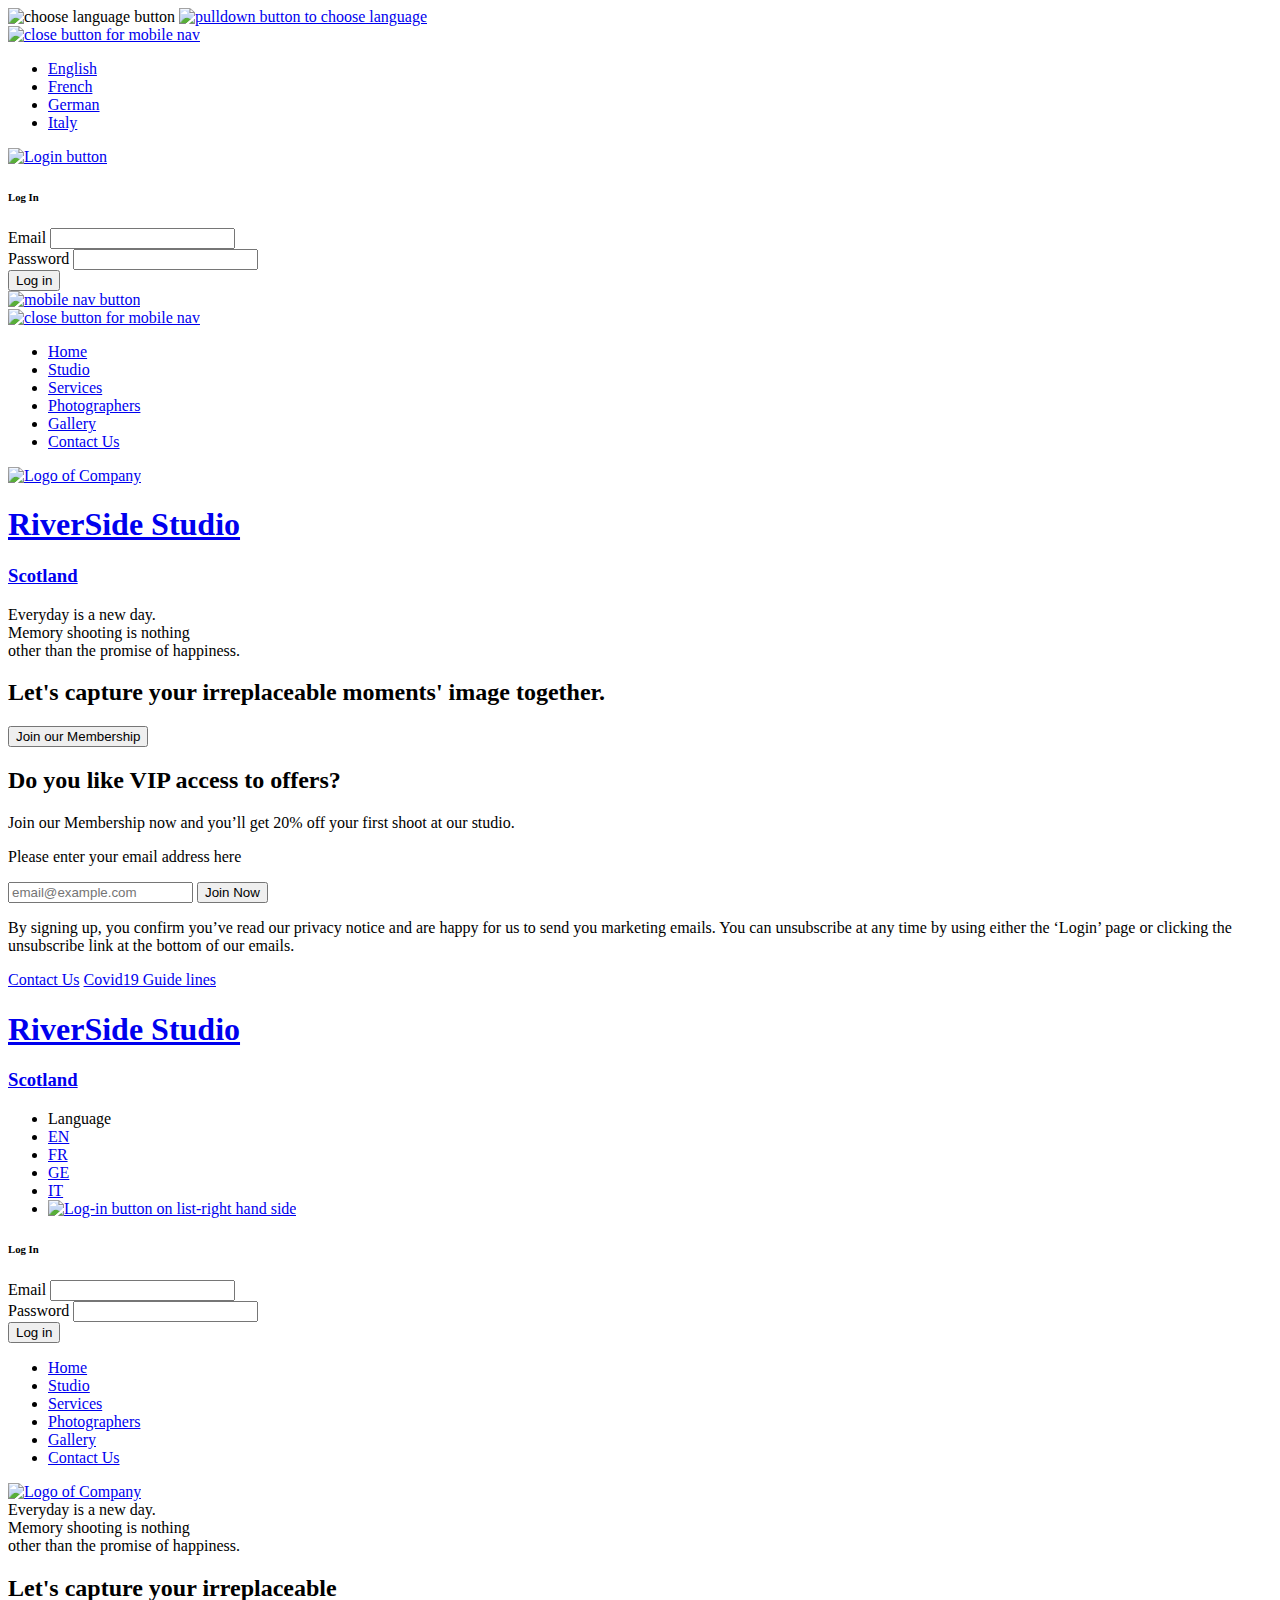
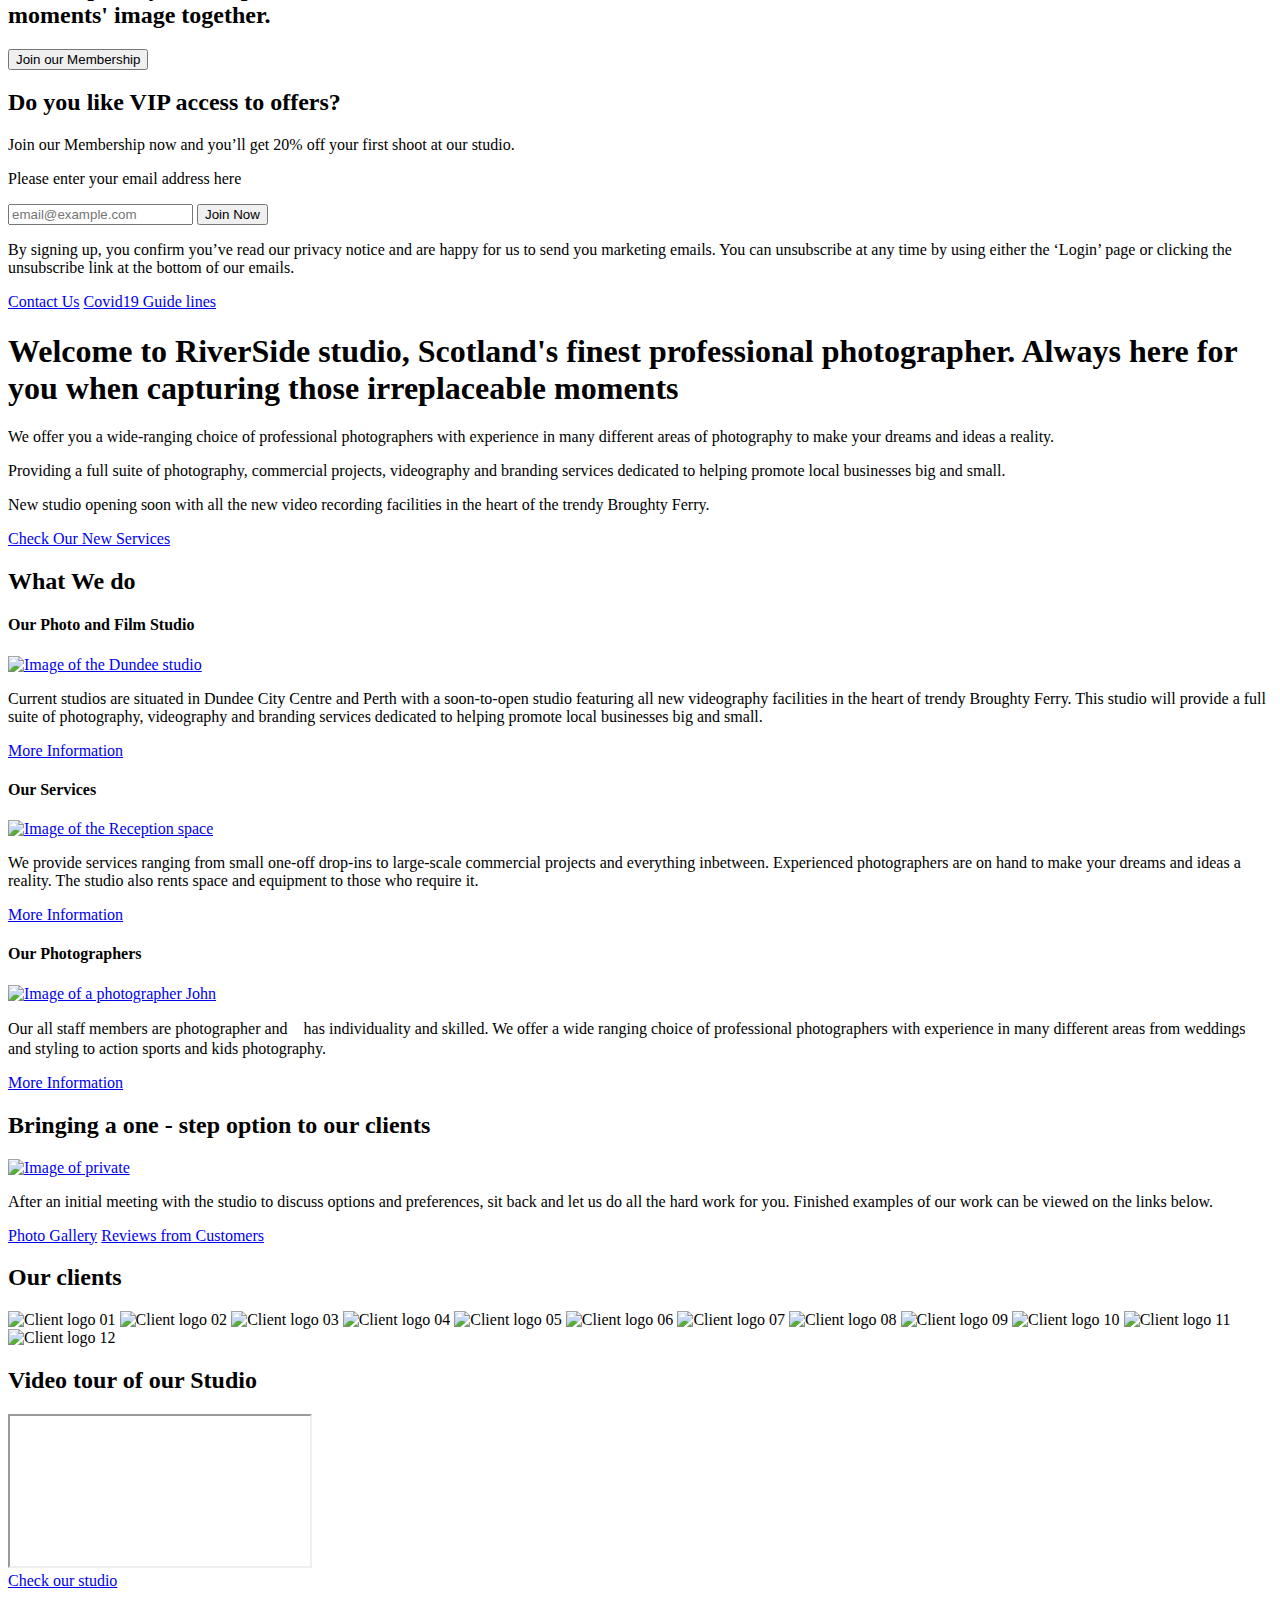
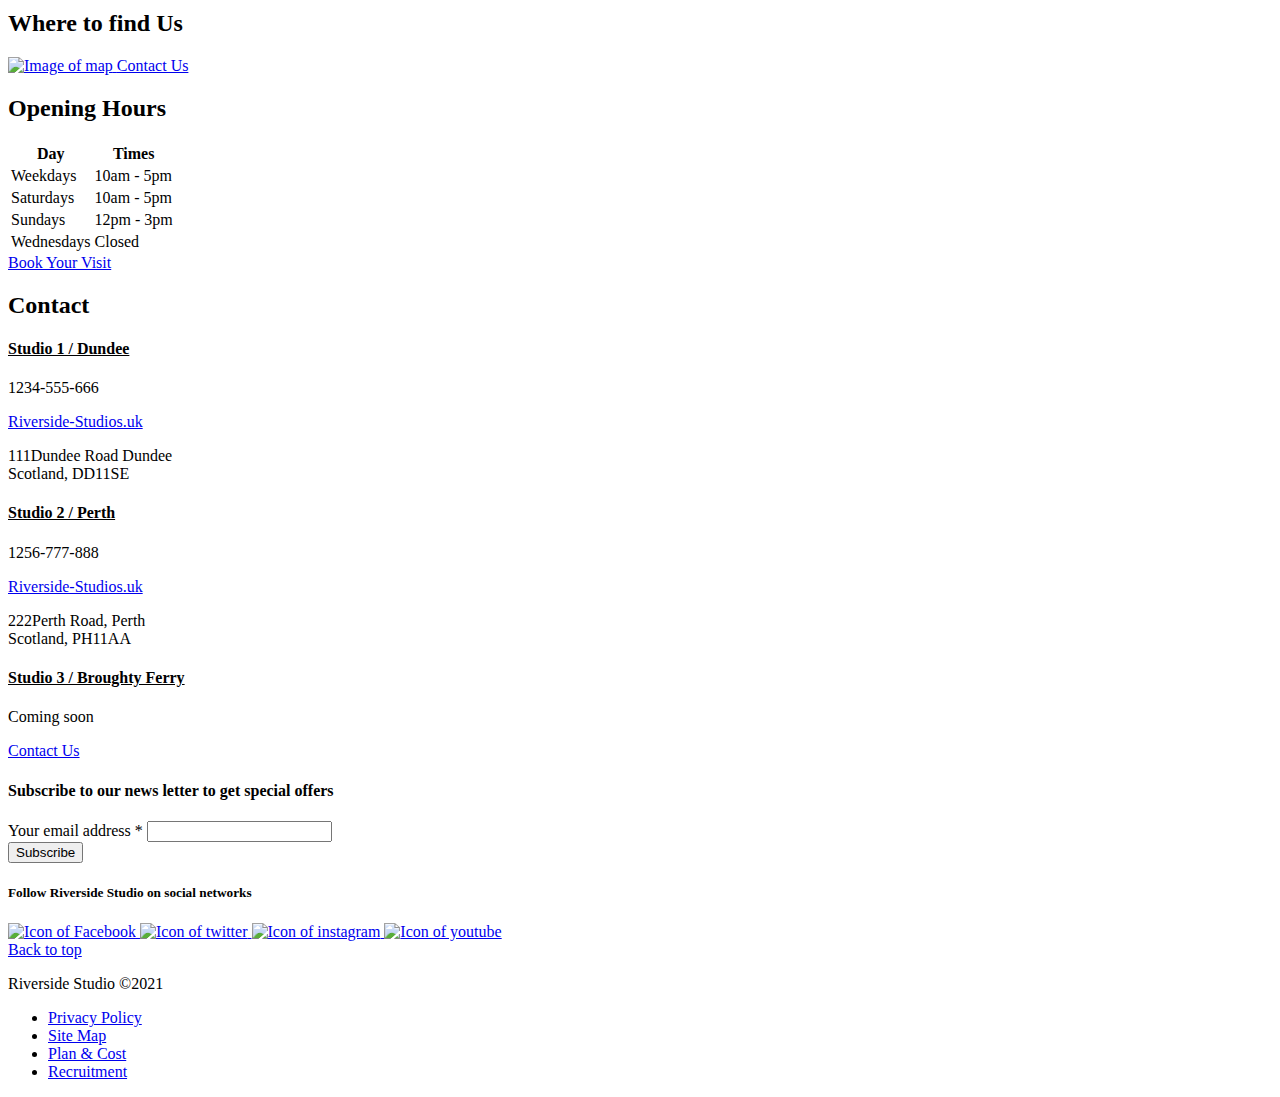
==== index.html @ 03b39ab3 "test" ====
<!DOCTYPE html>
<html lang="en">
<head>
  <meta charset="UTF-8">
  <meta name="viewport" content="width=device-width, initial-scale=1.0">
  <meta name="description" content="Welcome to RiverSide studio, We offer you a wide-ranging choice of professional photographers with experience in many different areas of photography to make your dreams and ideas a reality."/>

  <title>RS Studio - Home</title>

  <link rel="stylesheet" href="css/style.css">
  <link rel="icon" href="favicon/favicon.ico" id="favicon">
  <link rel="apple-touch-icon" href="favicon/apple-touch-icon.ico">

  <script src="scripts/mobileNav.js" defer></script>
  <script src="scripts/ctaJoinVip.js" defer></script>
  <script src="scripts/subscribeEmail.js" defer></script>
  
</head>

<body id="top">
  
  <header class="page-header">
    <section class="hero">
      
        <div class="header-button">
          <div class="header-left">
            <a class="language-btn" id="lng-btn">
              <img src="images/language_button.png" alt="choose language button">
            </a>
            <a href="javascript:;" class="pulldown-btn" id="pld-btn">
              <img src="images/pulldown_button.png" alt="pulldown button to choose language">
            </a>

            <nav class="lng-navigation" id="pld-list">
              <a href="javascript:;" class="close-btn" id="cls-btn">
                  <img src="images/button_close.png" alt="close button for mobile nav">
              </a>
              <ul class="pulldown-list">
                <li><a href="#">English</a></li>
                <li><a href="#">French</a></li>
                <li><a href="#">German</a></li>
                <li><a href="#">Italy</a></li>
              </ul>
            </nav>

            <a href="javascript:;" class="login-btn" id="log-btn">
              <img src="images/login_button.png" alt="Login button">
            </a>

            <div class="login-form" id="log-form">
              <form action="#" method="post">
                <h6>Log In</h6>

                <div class="subscribe">
                  <label for="email-1">Email</label>
                  <input id="email-1" class="email-1" type="email"  name="email" autocomplete="email">
                </div>

                <div class="subscribe">
                  <label for="password-1">Password</label>
                  <input id="password-1" class="password-1" type="password" >
                </div>
                
                <input class= "submit-login" type="submit" value="Log in" >
              </form>
            </div>
          </div>

          <div class="header-right">
            <a href="javascript:;" class="mobile-btn" id="nav-btn">
              <img src="images/menu_button.png" alt="mobile nav button">
            </a>

            <nav class="page-navigation" id="nav-list">
              <a href="javascript:;" class="close-btn" id="cls-btn-2">
                <img src="images/button_close.png" alt="close button for mobile nav">
              </a>
              <ul class="navigation-list">
                <li><a class="active" href="index.html">Home</a></li>
                <li><a href="pages/studio.html">Studio</a></li>
                <li><a href="pages/services.html">Services</a></li>
                <li><a href="pages/photographers.html">Photographers</a></li>
                <li><a href="pages/gallery.html">Gallery</a></li>
                <li><a href="pages/contact.html">Contact Us</a></li>
              </ul>
            </nav>
            
          </div>
        </div>
        <div class="header-content">
          <div class="logo-box">
            <a href="index.html">
              <img src="images/Logo_front.png" alt="Logo of Company" class="page-logo">
            </a>
          </div>
          <div class="hero-text">
            <a href="index.html">
              <h1 class="hero-title">RiverSide Studio</h1>
              <h3 class="hero-subtitle">Scotland</h3>
            </a>
          </div>
        </div>

        <div class="hero-content">
          <a class="btn-text">
            Everyday is a new day.<br>Memory shooting is nothing <br>other than the promise of happiness.<br>
          </a>
          <div class="under-line">
            <h2 class="btn-text-2">Let's capture your irreplaceable moments' image together.</h2>
          </div>

          <div class="btn-container">
            <button id="btn1" class="btn-primary">Join our Membership</button>
          </div>

          <div id="mask" class="hidden"></div>
          <div id="modal" class="hidden">
            <h2>Do you like VIP access to offers?</h2>
            <p class="cta-text">
              Join our Membership now and you’ll get 20% off your first shoot at our studio.
            </p>

            <p class="cta-text2">Please enter your email address here</p>
              <div class="vip-join">
                <input type="email" class="btn-contact" name="mail" placeholder="email@example.com" required>
                <button id="btn2" type="submit" class="btn-primary">Join Now</button>
              </div>
            
            <p class="cta-text3">
              By signing up, you confirm you’ve read our privacy notice and are happy for us to send you marketing emails. You can unsubscribe at any time by using either the ‘Login’ page or clicking the unsubscribe link at the bottom of our emails.
            </p>
          </div>
        </div>
          <a href="pages/contact.html" class="btn-contact">Contact Us</a>
          <a href="pages/covid19.html" class="btn-covid19">Covid19 Guide lines</a>

    </section>
  </header>

<!-- @media size 1366px Start-->
  <header class="desktop-header">
    <div class="top-box">
    <section class="header-top">
      <div class="header-text">
        <a href="index.html">
          <h1 class="header-title">RiverSide Studio</h1>
          <h3 class="header-subtitle">Scotland</h3>
        </a>
      </div>

      <div class="language-right">
        <nav class="navigation-right">
          <ul class="list-right">
            <li>Language</li>
            <li><a href="#">EN</a></li>
            <li><a href="#">FR</a></li>
            <li><a href="#">GE</a></li>
            <li><a href="#">IT</a></li>
            <li>
              <a href="javascript:;" class="login-right-btn" id="log-right-btn">
              <img src="images/login_button.png" alt="Log-in button on list-right hand side">
              </a>
            </li>
          </ul>
        </nav>

        <div class="login-right-form" id="log-dsk-form">
          <form action="#" method="post">
            <h6>Log In</h6>
            <div class="subscribe">
              <label for="email-2">Email</label>
              <input id="email-2" type="email" class="email-2" name="email" autocomplete="email" />
            </div>

            <div class="subscribe">
              <label for="password-2">Password</label>
              <input id="password-2" type="password" class="password-2" />
            </div>
            
            <input class= "submit-login" type="submit" value="Log in" >
          </form>
        </div>

      </div>
      <div class="desktop-menu">
        <nav class="desktop-navigation">
          <ul class="navigation-menu">
            <li><a class="active" href="index.html">Home</a></li>
            <li><a href="pages/studio.html">Studio</a></li>
            <li><a href="pages/services.html">Services</a></li>
            <li><a href="pages/photographers.html">Photographers</a></li>
            <li><a href="pages/gallery.html">Gallery</a></li>
            <li><a href="pages/contact.html">Contact Us</a></li>
          </ul>
        </nav>
      </div>
    </section>
    </div>

    <section class="header-bottom">
      <div class="hero-two">
        <div class="hero-middle">
          <div class="logo-box">
            <a href="index.html">
              <img src="images/Logo_front.png" alt="Logo of Company" class="page-logo">
            </a>
          </div>

          <div class="hero-content">
            <a class="btn-text">
              Everyday is a new day.<br>Memory shooting is nothing <br>other than the promise of happiness.<br>
            </a>
            <h2 class="btn-text-2">
              Let's capture your irreplaceable <br>moments' image together. 
            </h2>
            <div class="btn-container">
              <button id="btn3" class="btn-primary">Join our Membership</button>
            </div>

            <div id="mask2" class="hidden"></div>
            <div id="modal2" class="hidden">
              <h2>Do you like VIP access to offers?</h2>
              <p class="cta-text">
                Join our Membership now and you’ll get 20% off your first shoot at our studio.
              </p>

              <p class="cta-text2">Please enter your email address here</p>
                <div class="vip-join">
                  <input type="email" class="btn-contact" name="mail" placeholder="email@example.com" required>
                  <button id="btn4" type="submit" class="btn-primary">Join Now</button>
                </div>
              
              <p class="cta-text3">
                By signing up, you confirm you’ve read our privacy notice and are happy for us to send you marketing emails. You can unsubscribe at any time by using either the ‘Login’ page or clicking the unsubscribe link at the bottom of our emails.
              </p>
            </div>
          </div>
        </div>
          <a href="pages/contact.html" class="btn-contact">Contact Us</a>
          <a href="pages/covid19.html" class="btn-covid19">Covid19 Guide lines</a>
      </div>
    </section>
  </header>
<!-- @media size 1366px End-->
    
  <main class="page-content">
    
    <section class="section-services">


      <div class="copywriting_left">
        <h1>
          Welcome to RiverSide studio, Scotland's finest professional photographer. Always here for you when capturing those irreplaceable moments
        </h1>
      </div>

      <div class="copywriting_right">
        <p>
          We offer you a wide-ranging choice of professional photographers with experience in many different areas of photography to make your dreams and ideas a reality. 
        </p>

        <p>
          Providing a full suite of photography, commercial projects, videography and branding services dedicated to helping promote local businesses big and small.
        </p>

        <p>
          New studio opening soon with all the new video recording facilities in the heart of the trendy Broughty Ferry.
        </p>

        <a href="pages/services.html" class="btn-primary-2">
          Check Our New Services
        </a>
      </div>

      <div class="under-line">
        <h2 >What We do</h2>
      </div>
     
      <div class="services-container">

        <div class="service-card">
          <h4>Our Photo and Film Studio</h4>
          <div class="card-inner">
            <a class="service" href="pages/studio.html">
              <img src="images/our_studio.jpg" alt="Image of the Dundee studio" class="service-image">
            </a>
            <p>
              Current studios are situated in Dundee City Centre and Perth with a soon-to-open studio featuring all new videography facilities in the heart of trendy Broughty Ferry. This studio will provide a full suite of photography, videography and branding services dedicated to helping promote local businesses big and small.
            </p>
          </div>
            <a href="pages/studio.html" class="btn-primary">More Information</a>
        </div>

        <div class="service-card">
          <h4>Our Services</h4>
          <div class="card-inner">
            <a class="service" href="pages/services.html">
              <img src="images/our_services.jpg" alt="Image of the Reception space" class="service-image">
            </a>
            <p>
              We provide services ranging from small one-off drop-ins to large-scale commercial projects and everything inbetween. Experienced photographers are on hand to make your dreams and ideas a reality. 
              The studio also rents space and equipment to those who require it.
            </p>
          </div>
            <a href="pages/services.html" class="btn-primary">More Information</a> 
        </div>

        <div class="service-card">
          <h4>Our Photographers</h4>
          <div class="card-inner">
            <a class="service" href="pages/photographers.html">
              <img src="images/our_photographer.jpg" alt="Image of a photographer John" class="service-image">
            </a>
            <p>
              Our all staff members are photographer and　has individuality and skilled. We offer a wide ranging choice of professional photographers with experience in many different areas from weddings and styling to action sports and kids photography. 
            </p>
          </div>
            <a href="pages/photographers.html" class="btn-primary">More Information</a>
        </div>

      </div>
    </section>

    <section class="section-private">
      <div class="under-line">
        <h2>Bringing a one - step option to our clients</h2>
      </div>

      <div class="private-container">

        <div class="private-card">
          <div class="private-inner">
            <a class="private" href="pages/gallery.html">
              <img src="images/client_private.jpg" alt="Image of private " class="private-image">
            </a>
            <p>
              After an initial meeting with the studio to discuss options and preferences, sit back and let us do all the hard work for you. Finished examples of our work can be viewed on the links below.
            </p>
          </div>
            <a href="pages/gallery.html" class="btn-primary">Photo Gallery</a>
            <a href="pages/reviews.html" class="btn-primary">Reviews from Customers</a>
        </div>

      </div>
    </section>

    <section class="section-clients">
      <div class="under-line">
        <h2>Our clients</h2>
      </div>

      <div class="client-container">

        <a class="logo-container">
          <img class="client-image" src="images/client_logo01.png" alt="Client logo 01">
        </a>
        <a class="logo-container">
          <img class="client-image" src="images/client_logo02.png" alt="Client logo 02">
        </a>
        <a class="logo-container">
          <img class="client-image" src="images/client_logo03.png" alt="Client logo 03">
        </a>
        <a class="logo-container">
          <img class="client-image" src="images/client_logo04.png" alt="Client logo 04">
        </a>
        <a class="logo-container">
          <img class="client-image" src="images/client_logo05.png" alt="Client logo 05">
        </a>
        <a class="logo-container">
          <img class="client-image" src="images/client_logo06.png" alt="Client logo 06">
        </a>
        <a class="logo-container">
          <img class="client-image" src="images/client_logo07.png" alt="Client logo 07">
        </a>
        <a class="logo-container">
          <img class="client-image" src="images/client_logo08.png" alt="Client logo 08">
        </a>
        <a class="logo-container">
          <img class="client-image" src="images/client_logo09.png" alt="Client logo 09">
        </a>
        <a class="logo-container">
          <img class="client-image" src="images/client_logo10.png" alt="Client logo 10">
        </a>
        <a class="logo-container">
          <img class="client-image" src="images/client_logo11.png" alt="Client logo 11">
        </a>
        <a class="logo-container">
          <img class="client-image" src="images/client_logo12.png" alt="Client logo 12">
        </a>
      </div>
    </section>

    <section class="section-map">
      <div class="under-line">
        <h2>Video tour of our Studio</h2>
      </div>

      <div class="content-video">
        <iframe src="https://www.youtube.com/embed/ScMzIvxBSi4" allow="accelerometer; clipboard-write; encrypted-media; gyroscope; picture-in-picture" allowfullscreen>
        </iframe>
      </div>
        <a href="pages/studio.html" class="btn-primary">Check our studio</a>
    </section>

    <section class="section-map">
      <div class="under-line">
        <h2>Where to find Us</h2>
      </div>
      
      <div class="image-box">
        <a class="map" href="pages/studio.html">
          <img src="images/map_image.jpg" alt="Image of map " class="map-image">
        </a>
        <a href="pages/contact.html" class="btn-contact">Contact Us</a>
      </div>
    </section>

    <section class="section-table">
      <div class="under-line">
       <h2>Opening Hours</h2>
      </div>

      <table>
        <tr>
          <th>Day</th>
          <th>Times</th>
        </tr>

        <tr>
          <td>Weekdays</td>
          <td>10am - 5pm</td>
        </tr>

        <tr>
          <td>Saturdays</td>
          <td>10am - 5pm</td>
        </tr>

        <tr>
          <td>Sundays</td>
          <td>12pm - 3pm</td>
        </tr>

        <tr>
          <td>Wednesdays</td>
          <td>Closed</td>
        </tr>
      </table>

      <a href="pages/contact.html#visit" class="btn-primary">Book Your Visit</a>

    </section>

    <section class="section-contact">

      <div class="under-line">
       <h2>Contact</h2>
      </div>
      <div class="contact-box">
        <div class="contact-studio">
          <h4><u>Studio 1 / Dundee</u></h4>
            <p>1234-555-666</p>
            <a class="job-mail" href="mailto:Riverside-Studios.uk">Riverside-Studios.uk</a>
            <p>111Dundee Road Dundee<br>Scotland, DD11SE</p>
        </div>

        <div class="contact-studio">
          <h4><u>Studio 2 / Perth</u></h4>
            <p>1256-777-888</p>
            <a class="job-mail" href="mailto:Riverside-Studios.uk"> Riverside-Studios.uk</a>
            <p>222Perth Road, Perth<br>Scotland, PH11AA</p>
        </div>

        <div class="contact-studio">
          <h4><u>Studio 3 / Broughty Ferry</u></h4>
          <p>Coming soon</p>
        </div>
      </div>
        <a href="pages/contact.html" class="btn-contact">Contact Us</a>

    </section>

    <section class="section-subscribe">
      <h4>Subscribe to our news letter to get special offers</h4>

      <div class="subscribe-email">
        <form action="#" method="post">
          <div class="subscribe">
            <label for="email">Your email address * </label>
            <input id="email" class="email" type="email"  name="email" autocomplete="email">         
          </div>
          
            <input class= "submit" type="submit" value="Subscribe">
        </form>
      </div>
    </section>
   
  </main>

  <footer class="page-footer">
    
    <h5>Follow Riverside Studio on social networks</h5>
    
    <div class="footer-container">

      <a href="https://en-gb.facebook.com/" target="_blank" class="icon-container">
        <img class="footer-image" src="images/facebook.png" alt="Icon of Facebook">
      </a>

      <a href="https://twitter.com/?lang=en-gb" target="_blank" class="icon-container">
        <img class="footer-image" src="images/twitter.png" alt="Icon of twitter">
      </a>

      <a href="https://www.instagram.com/" target="_blank" class="icon-container">
        <img class="footer-image" src="images/instagram.png" alt="Icon of instagram">
      </a>

      <a href="https://www.youtube.com/" target="_blank" class="icon-container">
        <img class="footer-image" src="images/youtube.png" alt="Icon of youtube">
      </a>
      
    </div>

    <div class="footer-colum">
      <a href="#top">Back to top</a>
      
      <p>Riverside Studio &copy;2021</p>

      <ul class="footer-links">
        <li><a href="pages/privacy_policy.html">Privacy Policy</a></li>
        <li><a href="pages/sitemap.html">Site Map</a></li>
        <li><a href="pages/plan_and_cost.html">Plan &amp; Cost</a></li>
        <li><a href="pages/photographers.html#job">Recruitment</a></li>

      </ul>
    </div> 
    
  </footer>
</body>
</html>
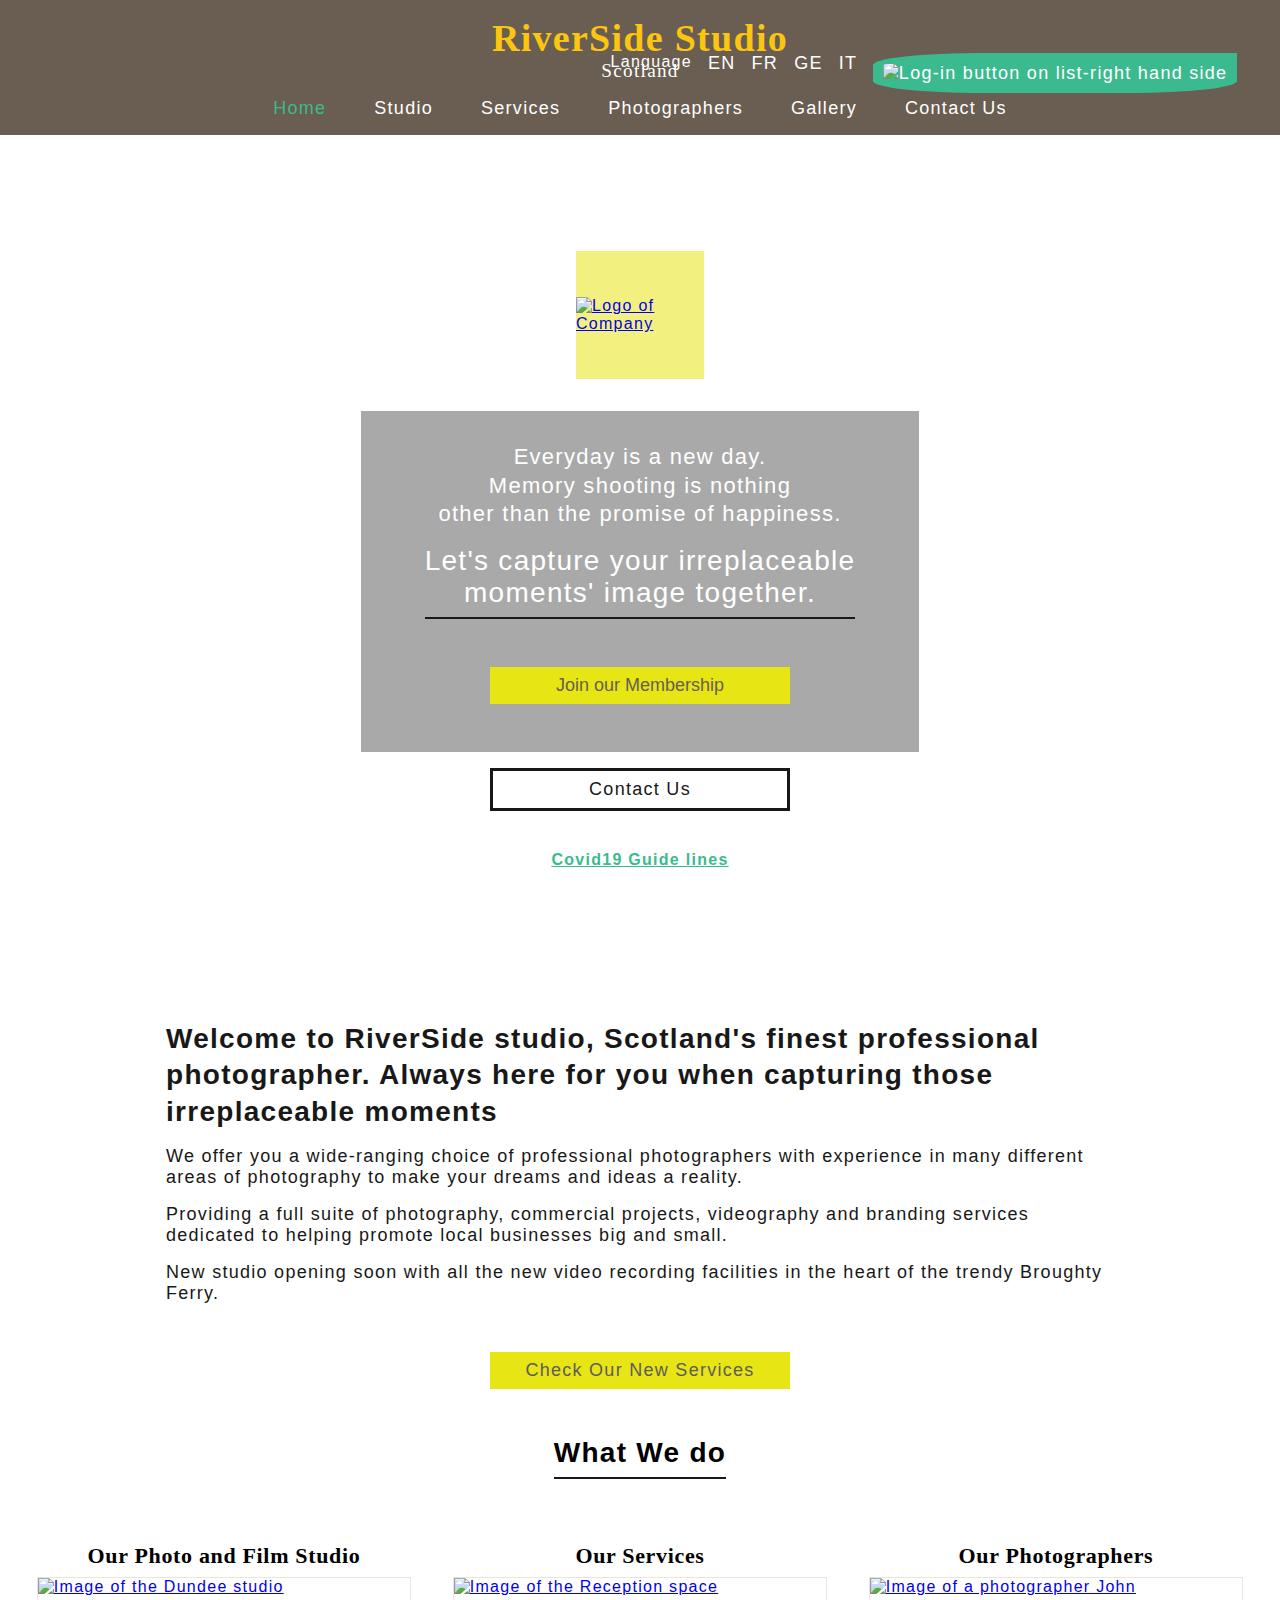
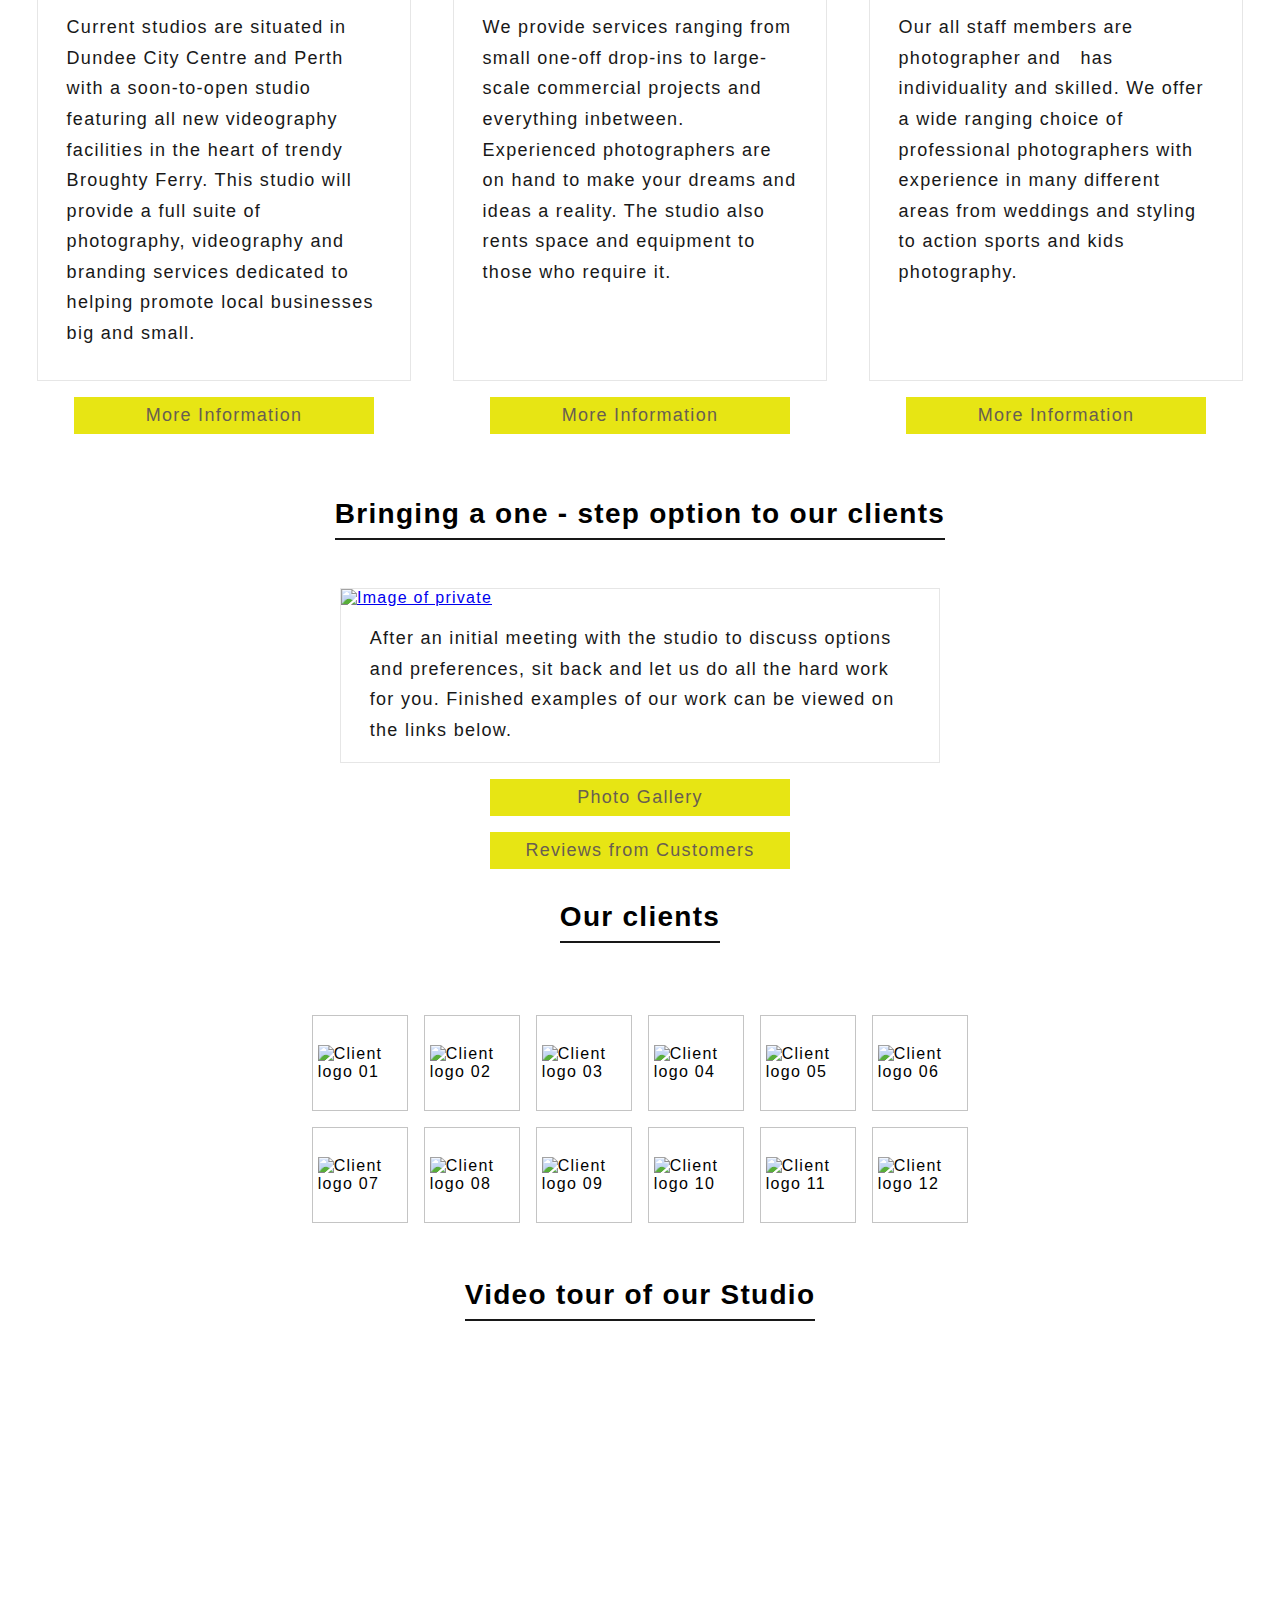
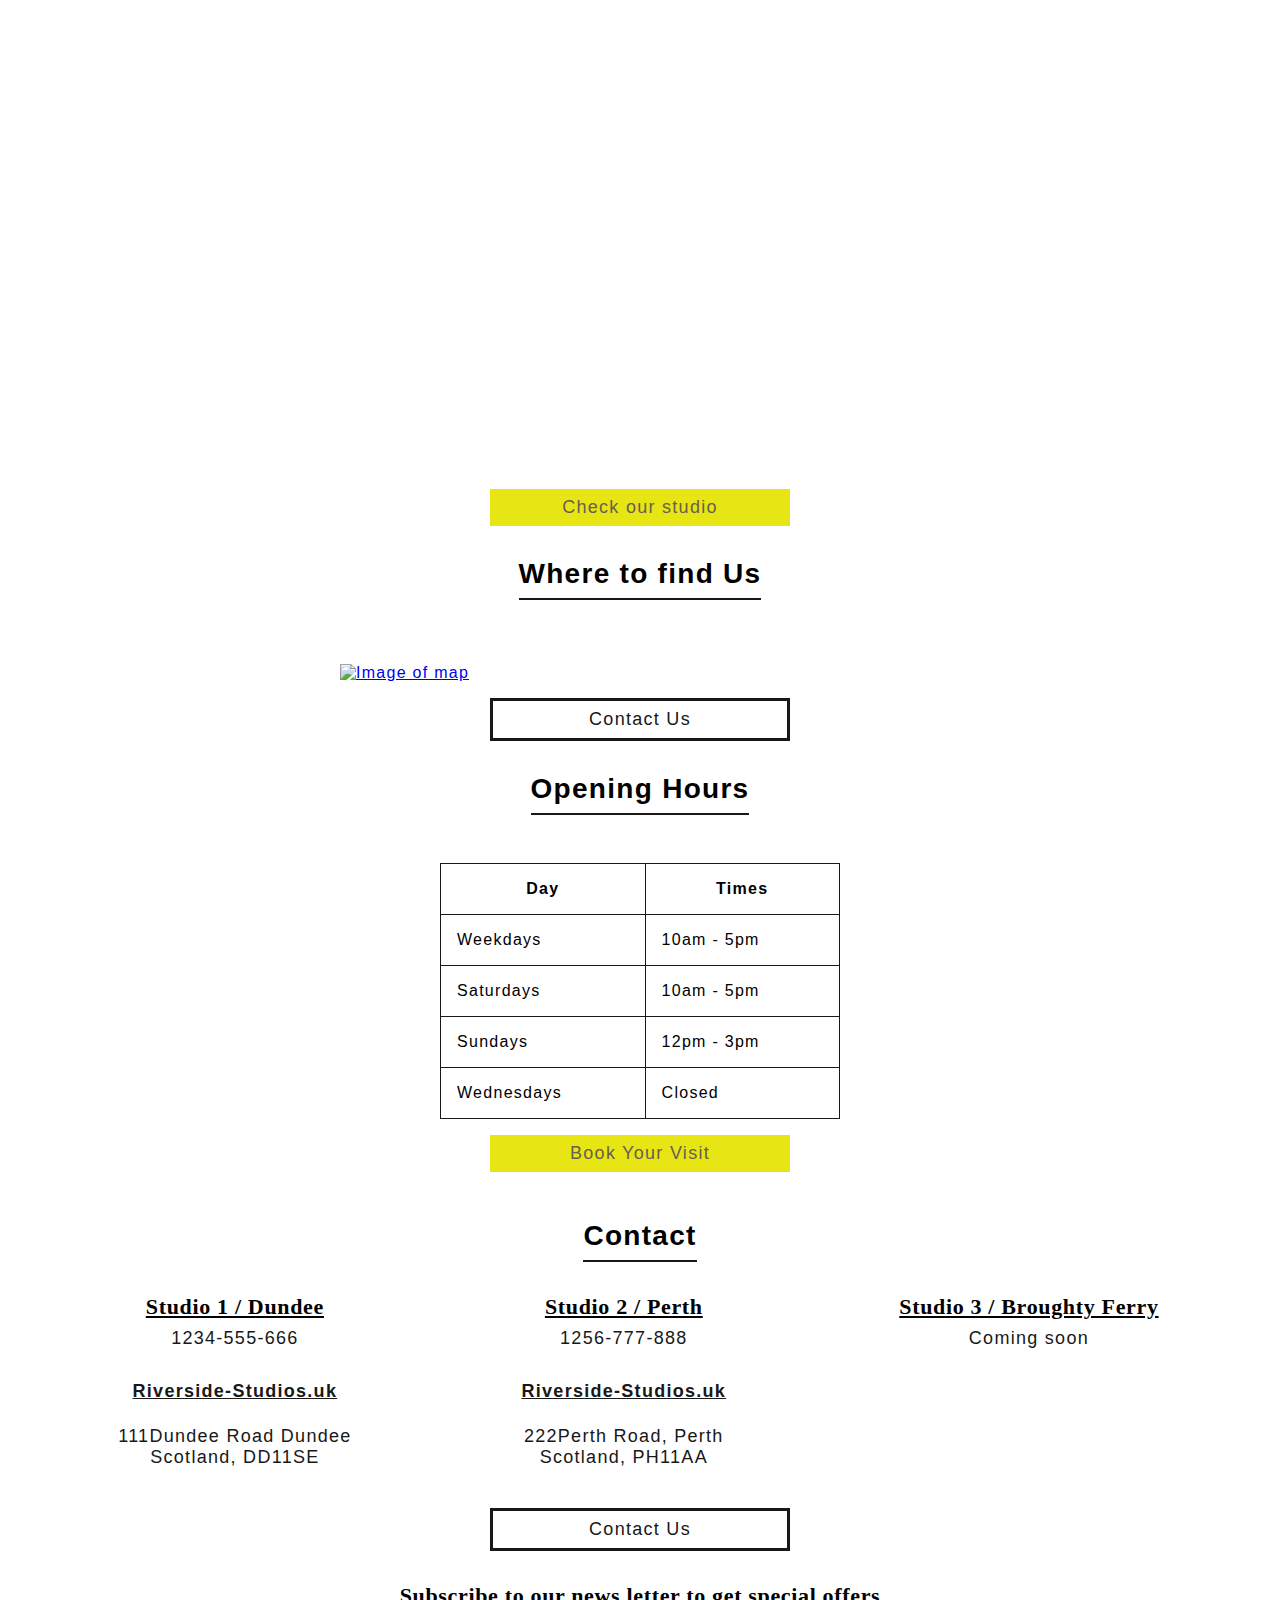
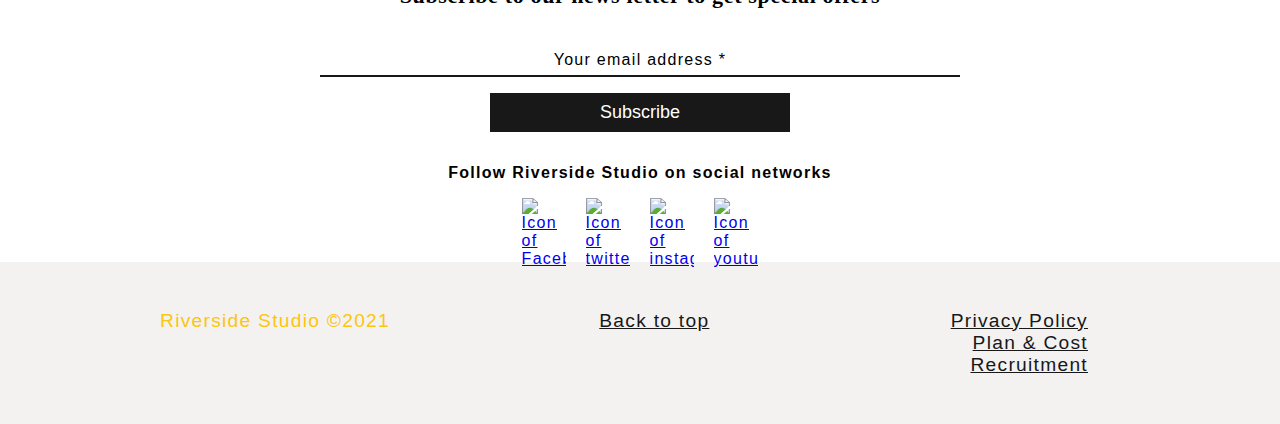
==== commit 2b6b5b1e: "first commit" ====
--- a/index.html
+++ b/index.html
@@ -31,7 +31,7 @@
               <img src="images/pulldown_button.png" alt="pulldown button to choose language">
             </a>
 
-            <nav class="lng-navigation" id="pld-list">
+            <!-- <nav class="lng-navigation" id="pld-list">
               <a href="javascript:;" class="close-btn" id="cls-btn">
                   <img src="images/button_close.png" alt="close button for mobile nav">
               </a>
@@ -41,7 +41,7 @@
                 <li><a href="#">German</a></li>
                 <li><a href="#">Italy</a></li>
               </ul>
-            </nav>
+            </nav> -->
 
             <a href="javascript:;" class="login-btn" id="log-btn">
               <img src="images/login_button.png" alt="Login button">
@@ -75,14 +75,14 @@
               <a href="javascript:;" class="close-btn" id="cls-btn-2">
                 <img src="images/button_close.png" alt="close button for mobile nav">
               </a>
-              <ul class="navigation-list">
+              <!-- <ul class="navigation-list">
                 <li><a class="active" href="index.html">Home</a></li>
                 <li><a href="pages/studio.html">Studio</a></li>
                 <li><a href="pages/services.html">Services</a></li>
                 <li><a href="pages/photographers.html">Photographers</a></li>
                 <li><a href="pages/gallery.html">Gallery</a></li>
                 <li><a href="pages/contact.html">Contact Us</a></li>
-              </ul>
+              </ul> -->
             </nav>
             
           </div>
@@ -528,7 +528,6 @@
 
       <ul class="footer-links">
         <li><a href="pages/privacy_policy.html">Privacy Policy</a></li>
-        <li><a href="pages/sitemap.html">Site Map</a></li>
         <li><a href="pages/plan_and_cost.html">Plan &amp; Cost</a></li>
         <li><a href="pages/photographers.html#job">Recruitment</a></li>
 
--- a/css/style.css
+++ b/css/style.css
@@ -0,0 +1,1618 @@
+* {
+  margin: 0;
+  padding: 0;
+  box-sizing: border-box;
+}
+
+/* input {
+  -webkit-appearance: none;
+  border: none;
+  border-radius: 0;
+  outline: none;
+} */
+
+input[type=text]{ 
+  -webkit-appearance: none;
+  -moz-appearance: none;
+  appearance: none; 
+}
+
+html {
+  scroll-behavior: smooth;
+}
+
+a.anchor {
+  display: block;
+  padding-top: 8.7rem;
+  margin-top: -8.7rem;
+}
+
+@font-face {
+	font-family: 'Goudy Old Style Bold';
+	src: url(Goudy-Old-Style-Bold.ttf) format("truetype");
+}
+
+body {
+  display: flex;
+  flex-direction: column;
+  min-height: 100vh;
+  font-family: "Helvetica Neue", Helvetica, Arial, sans-serif;
+  letter-spacing: 0.08em;
+}
+
+.desktop-header {
+  display: none;
+}
+
+/* h1,
+h3,
+h4 {
+  font-family: "Goudy Old Style", Garamond, "Big Caslon", "Times New Roman",
+    serif;
+} */
+
+h1,
+h3,
+h4 {
+  font-family: "Helvetica Neue", Garamond, "Big Caslon", "Times New Roman",
+    serif;
+}
+
+h1 {
+  font-size: 2rem; /*32px*/
+  color: #fcc50f;
+}
+
+h3 {
+  font-size: 1.125rem; /*18px*/
+  color: #5f5b5b;
+  text-align: center;
+  padding-bottom: 3rem;
+}
+
+h4 {
+  text-align: center;
+  font-size: 1.375rem; /*22px*/
+  margin: 0 2rem 0.5rem 2rem;
+  letter-spacing: 0.03em;
+}
+
+h2,
+h5,
+h6 {
+  font-family: "Helvetica Neue", Helvetica, Arial, sans-serif;
+  margin-top: 1rem;
+}
+
+h2 {
+  display: inline-block;
+  font-size: 1.75rem; /*28px*/
+  padding-bottom: 0.5rem;
+  border-bottom: 2px solid #181818;
+  margin: 1rem 2rem 2rem;
+}
+
+.under-line {
+  text-align: center;
+}
+
+h5 {
+  text-align: center;
+  font-size: 1rem; /*16px*/
+  margin: 1rem;
+}
+
+h6 {
+  display: inline-block;
+  font-size: 1.75rem; /*28px*/
+  padding-bottom: 0.5rem;
+  border-bottom: 2px solid #181818;
+  margin: 3rem 2rem 0;
+}
+
+/* HEADER */
+.header-content {
+  display: flex;
+  flex-direction: column;
+  align-items: center;
+  background-image: url("../images/studio_home.jpg");
+  background-position: center;
+  background-size: cover;
+  padding-top: 3.8rem;
+}
+
+.header-left {
+  width: 100%;
+  text-align: left;
+}
+
+.header-right {
+  width: 100%;
+  text-align: right;
+}
+
+.header-button {
+  display: flex;
+  justify-content: space-between;
+  padding: 1rem 1rem 0.2rem 1rem;
+  width: 100%;
+  position: fixed;
+  top: 0;
+  background-color: #18181888;
+  z-index: 100;
+}
+
+.language-btn,
+.pulldown-btn,
+.login-btn,
+.mobile-btn,
+.close-btn {
+  text-decoration: none;
+}
+
+.language-btn img {
+  width: 1.7rem;
+}
+
+.pulldown-btn img {
+  width: 1.3rem;
+  margin: 0rem;
+  padding: 0 0.3rem 0.2rem 0.3rem;
+  transition-duration: 0.5s;
+}
+
+.login-btn img,
+.mobile-btn img {
+  width: 1.09rem;
+  transition-duration: 0.5s;
+}
+
+.login-btn:hover img,
+.mobile-btn:hover img,
+.pulldown-btn:hover img {
+  transform: scale(1.2);
+  transition-duration: 0.5s;
+}
+
+.close-btn img {
+  width: 1rem;
+  text-align: center;
+  display: block;
+  margin: auto;
+}
+
+.login-form {
+  background-color: #ffffffe2;
+  position: fixed;
+  z-index: 50;
+  left: 0;
+  overflow-x: hidden;
+  text-align: center;
+  width: 18.75rem; /*300px*/
+  transition: all 0.2s;
+  transform: translate(-18.75rem); /*300px*/
+  padding: 0 1rem 3rem;
+  margin: 0.2rem auto;
+}
+
+form .subscribe {
+  /*padding: 0 0 1.5rem 0; 24px*/
+  position: relative;
+  text-align: center;
+}
+
+form label,
+form input {
+  display: block;
+  font-size: 1rem; /*16px*/
+  width: 78%;
+  margin: 0 auto;
+}
+
+form label {
+  cursor: text;
+  padding: 0 0.5px;
+  transform-origin: left;
+  transform: translateY(0);
+  transition: all 0.25s;
+  position: absolute;
+  top: 0.625rem; /*10px*/
+  background-color: transparent;
+  right: 0;
+  bottom: 0;
+  left: 0;
+  margin: auto;
+}
+
+form label.move {
+  transform: translateY(-1.875rem) scale(1); /*30px*/
+  font-size: 1rem; /*16px*/
+}
+
+form .focus {
+  outline: none;
+}
+
+form .email,
+form .email-1,
+form .email-2,
+form .password-1,
+form .password-2 {
+  width: 78%;
+  height: 2.25rem; /*36px*/
+  padding: 0 0.75rem; /*12px*/
+  border: none;
+  border-bottom: 2px solid #181818;
+  margin: auto;
+  transition: all 0.25s;
+}
+
+form .submit-login {
+  width: 78%;
+  margin: 1rem auto;
+  padding: 0.5rem 0;
+  background-color: #181818;
+  color: #ffffff;
+  border: 1px solid #181818;
+  font-size: 1.125rem; /*18px*/
+}
+
+.lng-navigation {
+  background-color: #ffffffe2;
+  position: fixed;
+  z-index: 30;
+  top: 2.6rem;
+  left: 0;
+  overflow-x: hidden;
+  text-align: center;
+  width: 18.75rem; /*300px*/
+  transition: all 0.2s;
+  transform: translate(-18.75rem); /*300px*/
+  padding: 1.5rem;
+}
+
+.page-navigation {
+  background-color: #ffffffe2;
+  position: fixed;
+  z-index: 40;
+  top: 2.6rem;
+  right: 0;
+  overflow-x: hidden;
+  text-align: center;
+  width: 18.75rem; /*300px*/
+  transition: all 0.2s;
+  transform: translate(18.75rem); /*300px*/
+  padding: 1.5rem;
+}
+
+.lng-navigation li,
+.page-navigation li {
+  margin: 0.5rem 0;
+}
+
+.lng-navigation a,
+.page-navigation a {
+  color: #181818;
+  display: block;
+  font-size: 1.2rem;
+  padding: 0.5rem 0;
+  text-align: center;
+  text-decoration: none;
+  white-space: nowrap;
+}
+
+.lng-navigation a:hover,
+.page-navigation a:hover {
+  color: #3cba8f;
+}
+
+.page-navigation a.active {
+  color: #3cba8f;
+}
+
+.logo-box {
+  z-index: 10;
+  width: 9.375rem; /*150px*/
+  height: 9.375rem; /*150px*/
+  background-color: #e7e4148c;
+  margin-top: 2rem;
+  display: flex;
+  justify-content: center;
+  align-items: center;
+}
+
+.page-logo {
+  width: 3.75rem; /*60px*/
+  z-index: 20;
+}
+
+.footer-links,
+.navigation-list,
+.pulldown-list {
+  list-style: none;
+}
+
+.footer-colum a:hover {
+  color: #fcc50f;
+}
+
+.footer-colum li:hover {
+  color: #fcc50f;
+}
+
+/*Java Script*************/
+nav.show-navigation,
+nav.show-pulldown,
+div.show-form {
+  width: 70%;
+  transform: translate(0);
+}
+/*************************/
+
+.hero-text a {
+  text-decoration: none;
+}
+
+.hero-content {
+  background-color: #695e51;
+  text-align: center;
+  padding: 2rem;
+}
+
+.hero-content p {
+  font-family: "Goudy Old Style", Garamond, "Big Caslon", "Times New Roman",
+    serif;
+  color: white;
+  font-size: 1.125rem; /*18px*/
+  margin: 1rem;
+  padding: 1rem;
+  text-align: center;
+  line-height: 1.7;
+}
+
+.btn-text {
+  font-size: 1.375rem; /*22px*/
+  color: #ffffff;
+  line-height: 1.3;
+}
+
+.hidden {
+  display: none;
+}
+
+p.cta-text {
+  font-family: "Helvetica Neue", Helvetica, Arial, sans-serif;
+  color: #695e51;
+  font-size: 1.375rem; /*22px*/
+  font-weight: 700;
+  padding: 0 0 1rem;
+  margin: 0;
+}
+
+p.cta-text2 {
+  font-family: "Helvetica Neue", Helvetica, Arial, sans-serif;
+  color: #695e51;
+  padding: 0;
+  margin: 0;
+}
+
+p.cta-text3 {
+  color: #695e51;
+  font-family: "Helvetica Neue", Helvetica, Arial, sans-serif;
+  font-size: 0.688rem;
+  text-align: left;
+  padding: 0;
+  margin: 0;
+
+}
+
+#mask2,
+#mask {
+  background: #000000b3;
+  position: fixed;
+  top: 0;
+  bottom: 0;
+  right: 0;
+  left: 0;
+  z-index: 101;
+}
+
+#modal2,
+#modal {
+  background: #fff;
+  width: 80%;
+  padding: 24px;
+  border-radius: 4px;
+  color: #695e51;
+  position: fixed;
+  top: 10%;
+  left: 10%;
+  right: 10%;
+  text-align: center;
+  margin: 0 auto;
+  z-index: 102;
+}
+
+.btn-text-2 {
+  font-weight: 500;
+  color: #ffffff;
+}
+
+.copywriting_left h1 {
+  font-size: 1.75rem;
+  font-family: "Helvetica Neue", Helvetica, Arial, sans-serif;
+  color: #181818;
+  margin: 0 auto;
+  text-align: start;
+  padding: 1rem;
+  line-height: 1.3;
+  max-width: 980px;
+}
+
+.copywriting_right p {
+  font-size: 1.125rem;
+  padding: 0 1rem 1rem 1rem;
+  color: #181818;
+  margin: 0 auto;
+  max-width: 980px;
+}
+
+.copywriting_right a {
+  margin: 2rem auto;
+  text-align: center;
+}
+
+.services-container {
+  margin: auto;
+  display: flex;
+  flex-flow: row wrap;
+  padding: 0 1rem;
+}
+
+.service-card {
+  margin-top: 1rem;
+}
+
+.private-inner,
+.card-inner {
+  border: 1px solid #a5a5a546;
+}
+
+#new-services {
+  border: 2px solid #fcc50f;
+}
+
+.private-container {
+  margin-top: 1rem;
+  padding: 0 1rem;
+}
+
+.private-card p,
+.service-card p {
+  color: #181818;
+  background-color: #ffffff;
+  padding: 1rem 1.8rem;
+  margin: auto;
+  font-family: "Helvetica Neue", Helvetica, Arial, sans-serif;
+  font-size: 1.125rem; /*18px*/
+  line-height: 1.7;
+}
+
+.section-contact p {
+  color: #181818;
+  background-color: transparent;
+  padding: 0 1.8rem 0.5rem;
+  margin: auto;
+  font-family: "Helvetica Neue", Helvetica, Arial, sans-serif;
+  font-size: 1.125rem; /*18px*/
+  text-align: center;
+}
+
+.job-mail {
+  font-size: 1.125rem; /*18px*/
+  font-weight: bold;
+  display: block;
+  text-align: center;
+  color: #181818;
+  margin: 1rem auto 1rem;
+  padding: 0.5rem;
+  width: 15.625rem;
+}
+
+.job-mail:hover {
+  background-color: #181818;
+  color: #ffffff;
+}
+
+.btn-primary-3,
+.btn-primary,
+.btn-contact,
+.btn-covid19 {
+  display: block;
+  text-align: center;
+  margin: 1rem auto;
+  padding: 0.5rem;
+  width: 15.625rem; /*250px*/
+}
+
+.btn-primary-2:hover,
+.btn-primary:hover,
+.btn-contact:hover,
+.btn-covid19:hover {
+  background-color: #181818;
+  color: #ffffff;
+}
+
+.btn-primary {
+  background-color: #e7e514;
+  color: #695e51;
+  font-size: 1.125rem; /*18px*/
+  text-decoration: none;
+  border: none;
+}
+
+.btn-primary-2 {
+  display: block;
+  width: 18.75rem;
+  font-size: 1.125rem; /*22px*/
+  max-width: 34.375rem; /*550px*/
+  padding: 0.5rem;
+  margin: 0 auto;
+  background-color: #e7e514;
+  text-decoration: none;
+  color: #5f5b5b;
+  font-family: "Helvetica Neue", Helvetica, Arial, sans-serif;
+}
+
+.btn-contact {
+  background-color: white;
+  color: #181818;
+  font-size: 1.125rem; /*18px*/
+  text-decoration: none;
+  border: 3px solid #181818;
+}
+
+.btn-covid19 {
+  color: #3cba8f;
+  font-size: 1rem; /*16px*/
+  font-weight: bold;
+}
+
+.service img,
+.private img {
+  width: 100%;
+}
+
+.map img {
+  width: 100%;
+  padding: 1rem 1rem 0;
+}
+
+section > p {
+  margin: 1rem 0 2rem;
+}
+
+.content-video {
+  position: relative;
+  width: 100%;
+  height: 0;
+  margin-bottom: 1rem;
+  padding-bottom: 56.25%;
+}
+
+.content-video iframe {
+  position: absolute;
+  width: 100%;
+  height: 100%;
+  border: none;
+  border: 0px;
+}
+
+/* CLIENTS-LOGO & FOOTER-ICON */
+.client-container,
+.footer-container {
+  display: flex;
+  flex-wrap: wrap;
+  justify-content: center;
+  align-items: center;
+  margin: 0 auto;
+  width: 350px;
+}
+
+.logo-container {
+  border: 0.3px solid #c4c4c4;
+  width: 6rem;
+  height: 6rem;
+  margin: 0.5rem;
+  display: flex;
+  justify-content: center;
+  align-items: center;
+}
+
+.icon-container {
+  width: 4rem;
+  height: 4rem;
+  display: flex;
+  justify-content: center;
+  align-items: start;
+}
+
+.client-image {
+  width: 90%;
+}
+
+.footer-image {
+  width: 70%;
+}
+
+/* TABLE - opening time - */
+table {
+  border-collapse: collapse;
+  margin: 1rem auto;
+  width: 90%;
+  max-width: 25rem; /*400px*/
+  min-width: 19rem; /*304px*/
+  background-color: #ffffffce;
+  border: none;
+}
+
+th,
+td {
+  border: 1px solid #181818;
+  padding: 1rem;
+  margin: 1rem;
+}
+
+/*SUBSCRIBE form*/
+.section-subscribe {
+  margin-top: 0;
+}
+
+.subscribe {
+  margin-top: 2rem;
+}
+
+.subscribe-email {
+  text-align: center;
+  position: relative;
+}
+
+.subscribe input {
+  text-align: left;
+}
+
+form .submit {
+  background-color: #181818;
+  color: #ffffff;
+  font-size: 1.125rem; /*18px*/
+  width: 15.625rem; /*250px*/
+  margin: 1rem auto;
+  padding: 0.5rem;
+  text-align: center;
+  border: 1px solid #181818;
+}
+
+form .submit:hover {
+  background-color: #e7e514;
+  color: #695e51;
+  border: 1px solid #e7e514;
+}
+
+::placeholder {
+  color: #d1d0cf;
+}
+
+/* for old Edge */
+::-ms-input-placeholder {
+  color: #d1d0cf;
+}
+
+/* for old IE */
+:-ms-input-placeholder {
+  color: #d1d0cf;
+}
+
+/* FOOTER */
+.footer-colum {
+  /*background-color: #181818;*/
+  background-color: #695e5115;
+  color: #695e51;
+  display: flex;
+  flex-direction: column;
+  padding: 1rem 0;
+  text-align: center;
+  font-size: 0.9rem;
+}
+
+.footer-colum p {
+  padding-top: 1rem;
+  color: #fcc50f;
+  order: 1;
+  margin: 0;
+}
+
+.footer-colum a {
+  color: #181818;
+  padding-bottom: 1rem;
+}
+
+.footer-colum a.active {
+  color: #3cba8f;
+}
+
+/* page STUDIO */
+
+.header-middle {
+  width: 100%;
+}
+
+.header-middle a {
+  text-decoration: none;
+}
+
+.header-middle h1 {
+  font-size: 1rem;
+  text-align: center;
+  margin: 0;
+  letter-spacing: 0;
+}
+
+.header-middle h3 {
+  font-size: 0.6rem;
+  padding: 0;
+  color: #ffffff;
+}
+
+.studio p {
+  font-size: 1.125rem;
+  padding: 0.5rem 1rem 0;
+  color: #3cba8f;
+  margin-top: 3.1rem;
+}
+
+.studio-two img {
+  width: 100%;
+  margin: 1.5rem 0;
+}
+
+.studio-container {
+  position: relative;
+  width: 100%;
+}
+
+.image {
+  display: block;
+  width: 100%;
+  height: auto;
+  margin-bottom: 1rem;
+}
+
+.service-image {
+  display: block;
+  width: 100%;
+  height: auto;
+  padding-top: 0;
+}
+
+.overlay {
+  position: absolute;
+  top: 0;
+  bottom: 0;
+  left: 0;
+  right: 0;
+  height: 100%;
+  width: 100%;
+  opacity: 0;
+  transition: 0.5s ease;
+  background-color: #ffffff65;
+}
+
+.studio-container:hover .overlay {
+  opacity: 1;
+}
+
+.text {
+  color: #181818;
+  font-size: 1.4rem;
+  position: absolute;
+  top: 50%;
+  left: 50%;
+  -webkit-transform: translate(-50%, -50%);
+  -ms-transform: translate(-50%, -50%);
+  transform: translate(-50%, -50%);
+  text-align: center;
+}
+
+/* page GALLERY */
+.second-level {
+  display: none;
+}
+
+.gallery-container {
+  display: flex;
+  flex-wrap: wrap;
+  justify-content: space-evenly;
+  margin: 0 0.5rem 5rem;
+}
+
+.gallery-card-bottom,
+.gallery-card-top {
+  width: 45%;
+  margin-bottom: 1rem;
+  margin: 0.5rem;
+  overflow: hidden;
+}
+
+.gallery-card-bottom img,
+.gallery-card-top img {
+  transition: 1s all;
+}
+
+.gallery-card-bottom img:hover,
+.gallery-card-top img:hover {
+  transform: scale(1.4, 1.4);
+  transition: 1s all;
+  display: flex;
+  justify-content: center;
+}
+
+.gallery-image {
+  width: 100%;
+}
+
+.gallery-inner {
+  position: relative;
+}
+
+.gallery-inner a {
+  position: absolute;
+  color: white;
+  bottom: 5%;
+  left: 0;
+  padding: 0.3rem 1rem;
+  background-color: #1818189f;
+  font-size: 0.875rem;
+  text-decoration: none;
+}
+
+.gallery-inner a:hover {
+  background-color: #181818;
+}
+
+/* page CONTACT*/
+.contact-all {
+  background-image: url("../images/contact01.jpg");
+  background-position: center;
+  background-size: cover;
+  margin-top: 3.1rem;
+}
+
+.bg {
+  background-color: #e7e4145d;
+  margin: 0 auto;
+}
+
+.under-line p {
+  text-align: center;
+  margin: 1rem;
+  line-height: 1.7;
+}
+
+.section-contact {
+  padding: 1rem 0;
+}
+
+.contact-all label {
+  min-width: 19rem;
+  max-width: 25rem;
+  position: relative;
+  margin: 1.4rem auto;
+  padding-left: 0.8rem;
+  cursor: text;
+  transform-origin: left;
+  transform: translateY(0);
+  transition: all 0.25s;
+  top: 0.625rem;
+  background-color: transparent;
+  right: 0;
+  bottom: 0;
+  left: 0;
+}
+
+.contact-all input {
+  min-width: 19rem;
+  max-width: 25rem;
+  margin-top: -2.4rem;
+}
+
+.submit-login:hover {
+  background-color: #e7e514;
+  color: #695e51;
+  border: 1px solid #e7e514;
+}
+
+form input[type="date"] {
+  min-width: 19rem;
+  max-width: 25rem;
+  margin: 0.5rem auto 0;
+  cursor: text;
+}
+
+.page-contact-data {
+  width: 100%;
+}
+
+.page-contact-data p{
+  width: 19rem;
+  max-width: 25rem;
+  height: 2.25rem;
+  margin: 0 auto;
+  padding: 0.5rem 0.8rem;
+  background-color: #ffffff
+}
+
+form label[for="message"],
+form label[for="service"],
+form label[for="date"] {
+  min-width: 19rem;
+  max-width: 25rem;
+  height: 2.25rem;
+  text-align: left;
+  margin: 0.8rem auto;
+  padding: 0.5rem 0.8rem;
+  background-color: #ffffff;
+}
+
+form label[for="send"] {
+  margin-top: 3rem;
+}
+
+.contact-select {
+  display: flex;
+  justify-content: center;
+  align-items: center;
+  position: relative;
+  min-width: 19rem;
+}
+
+textarea {
+  padding: 0.75rem;
+  border: none;
+  border-bottom: 2px solid #181818;
+  margin: auto;
+  transition: all 0.25s;
+  height: 100px;
+  min-width: 19rem;
+  display: flex;
+  justify-content: center;
+  position: relative;
+}
+
+form select[name="service"] {
+  border: none;
+  border-bottom: 2px solid #181818;
+  font-size: 1rem;
+  background-color: #3cba8f;
+  color: #ffffff;
+  min-width: 19rem;
+  height: 3rem;
+  padding: 0.8rem;
+}
+
+form select::after {
+  position: absolute;
+  content: "";
+  width: 0.5rem;
+  height: 0.5rem;
+  right: 0.625rem;
+  top: 50%;
+  transform: translateY(-50%) rotate(45deg);
+  border-bottom: 2px solid #fff;
+  border-right: 2px solid #fff;
+  z-index: -1;
+}
+
+form select::-ms-expand {
+  display: none;
+}
+
+hr {
+  border-top: 1px dashed #bbb;
+  border-bottom: 1px dashed #fff;
+  margin: 0 1.5rem;
+}
+
+.page-contact-data {
+  margin-bottom: 1rem;
+}
+
+.contact-studio {
+  margin: 0 auto 1rem;
+}
+
+.contact-container {
+  padding-bottom: 1.5rem;
+}
+
+/* page COVID-19*/
+
+.covid-title h4 {
+  text-align: left;
+  margin: 0;
+}
+
+.covid-inner {
+  margin: 2rem 0;
+}
+
+.covid-inner img {
+  width: 100%;
+}
+
+.covid-container {
+  margin: 2rem 2rem;
+}
+
+.covid-inner p {
+  width: 100%;
+  text-align: start;
+  padding-bottom: 2rem;
+  line-height: 1.7;
+}
+
+
+
+.covid-list ul {
+  padding: 0 1.5rem;
+  line-height: 1.7;
+}
+
+.covid-title a {
+  text-decoration: none;
+}
+
+.covid-title p,
+.covid-government p {
+  text-align: center;
+  margin: 3rem auto 3rem;
+  font-size: 1.125rem;
+  font-weight: bold;
+  color: #3cba8f;
+  padding: 0.5rem;
+  width: 15.625rem;
+}
+
+.covid-title p:hover,
+.covid-government p:hover {
+  background-color: #181818;
+  color: #ffffff;
+}
+
+.covid-government a {
+  text-decoration: none;
+}
+
+
+
+/* page MAINTENANCE */
+.header-title h1 {
+  text-align: center;
+}
+
+.header-title h3 {
+  padding-bottom:0;
+}
+
+.header-title a {
+  text-decoration: none;
+}
+
+.maintenance-logo {
+  z-index: 10;
+  width: 5rem;
+  height: 5rem;
+  background-color: #e7e4148c;
+  margin: 2rem auto;  
+  display: flex;
+  justify-content: center;
+  align-items: center;
+}
+
+.maintenance-logo img{
+  width: 3rem; /*60px*/
+  z-index: 20;
+}
+
+.maintenance-inner {
+  text-align: center;
+  margin-bottom: 5rem;
+}
+
+.maintenance-title p {
+  font-size: 1.438rem;
+  font-weight: bold;
+  margin: 1rem;
+  background-color: #e7e514;
+  padding: 1rem;
+}
+
+.maintenance-info p {
+  font-size: 1.125rem;
+  margin: 1rem 2rem;
+  line-height: 2;
+  text-align: center;
+}
+
+/* page PRIVACY POLICY */
+.privacy-title h4 {
+  text-align: left;
+}
+.privacy-policy p {
+  width: 100%;
+  margin: 2rem 0;
+  line-height: 1.7;
+  padding: 0 2rem;
+}
+
+.privacy-policy ul {
+  padding-left: 4rem;
+}
+
+.privacy-policy li {
+  padding-bottom: 2rem;
+  line-height: 1.7;
+}
+
+
+/*--------------------------------------------------*/
+@media only screen and (min-width: 375px) and (min-width: 768px) {
+  .header-button {
+    padding: 1.4rem 3rem;
+  }
+
+  .header-content {
+    padding-top: 10rem;
+    padding-bottom: 5rem;
+  }
+
+  .lng-navigation,
+  .page-navigation,
+  form label.move {
+    top: 3.7rem;
+  }
+  
+  .header-middle h1 {
+    font-size: 1.4rem;
+  }
+
+  h1 {
+    margin-top: 3rem;
+  }
+
+  h3 {
+    padding-bottom: 5rem;
+  }
+  
+  .btn-covid19,
+  .btn-contact,
+  .btn-primary,
+  form .submit {
+    width: 18.75rem; /*300px*/
+    margin: 1rem auto;
+  }
+
+  .login-form {
+    margin: 0.85rem auto;
+  }
+
+  form label.move {
+    transform: translateY(-80px) scale(1);
+    font-size: 1rem; /*16px*/
+  }
+
+  form input[type="email"],
+  form input[type="password"] {
+    height: 2.25rem; /*45px*/
+  }
+
+  #modal {
+    width: 50%;
+  }
+
+  .services-container {
+    display: flex;
+    flex-wrap: wrap;
+    justify-content: flex-start;
+  }
+
+  .service-card {
+    width: 45%;
+    margin: 1rem auto;
+  }
+
+  .service-card p {
+    height: 27.5rem; /*300px*/
+  }
+
+  .client-container {
+    margin: 1rem auto;
+    width: 500px;
+  }
+  .private img {
+    width: 37.5rem; /*600px*/
+  }
+
+  .map img {
+    padding: 2rem 0 0 0;
+  }
+
+  .private-card,
+  .image-box {
+    max-width: 37.5rem; /*600px*/
+    min-width: 19rem; /*304px*/
+    margin: 0 auto;
+  }
+
+  /* page STUDIO */
+  .studio p {
+    padding: 1rem 2rem 0;
+    margin-top: 5.1rem;
+    font-size: 1.4rem;
+  }
+
+  /* page GALLERY */
+  .gallery-inner a {
+    font-size: 1rem;
+  }
+
+  /* page CONTACT */
+  form select[name="service"] {
+    max-width: 25rem;
+  }
+
+  textarea {
+    max-width: 25rem;
+  }
+
+  .contact-box {
+    display: flex;
+    margin: 0 2rem;
+  }
+
+  .visit-box {
+    display: flex;
+    justify-content: center;
+  }
+
+  .contact-all form {
+    display: flex;
+    justify-content: center;
+  }
+
+  /* page COVID-19*/
+  .covid-container {
+    display: flex;
+    justify-content: center;
+  }
+
+  .covid-left {
+    width: 35%;
+  }
+
+  .covid-right {
+    width: 50%;
+  }
+
+  .covid-inner {
+    margin: 2rem 0;
+  }
+
+  .covid-inner img {
+    padding-right: 20%;
+  }
+
+  .covid-title p {
+    display: none;
+  }
+  
+  /* page MAINTENANCE */
+  .maintenance-title p {
+    padding: 2rem;
+  }
+
+  .maintenance-inner {
+    margin: 0 4rem;
+  }
+
+  /* page PRIVACY POLICY */
+  .privacy-left {
+    padding: 0 5rem;
+
+  }
+}
+
+@media only screen and (min-width: 1280px/*1365px*/) {
+  /*a.anchor {
+    padding-top: 5rem;
+    margin-top: -5rem;
+  }*/
+  .top-box {
+    margin: 0 auto;
+  }
+
+  .header-bottom,
+  .page-content {
+    width: 100%;
+    max-width: 1500px;
+    margin: auto;
+  }
+
+  .bg {
+    width: 100%;
+  }
+
+  .page-header {
+    display: none;
+  }
+  
+  .desktop-menu,
+  .desktop-header {
+    display: block;
+  }
+  
+  .header-top {
+    width: 100%;
+    background-color: #695e51;
+    position: fixed;
+    z-index: 60;
+  }
+
+  .header-text a {
+    text-decoration: none;
+  }
+
+  h1 {
+    margin-top: 0;
+    text-align: center;
+    padding-top: 1rem;
+    font-size: 2.375rem;
+  }
+
+  h3 {
+    color: #ffffff;
+    padding-bottom: 0;
+    font-size: 1.2rem;
+    font-weight: normal;
+  }
+
+  .language-right {
+    position: absolute;
+    top: 3rem;
+    right: 1.875rem; /*30px*/
+    height: 2rem;
+    padding: 5px;
+  }
+
+  .list-right {
+    display: flex;
+    justify-content: center;
+    list-style: none;
+    text-align: justify;
+  }
+
+  .list-right p {
+    margin: 0 1rem;
+  }
+
+  .list-right li {
+    margin: 0 0.5rem;
+    color: #ffffff;
+  }
+
+  .navigation-menu a,
+  .list-right a {
+    color: #ffffff;
+    text-decoration: none;
+    font-size: 1.125rem; /* 18px */
+  }
+
+  .navigation-menu a:link {
+    color: #ffffff;
+  }
+
+  .navigation-menu a.active {
+    color: #3cba8f;
+  }
+
+  .list-right a:hover,
+  .navigation-menu a:hover {
+    color: #fcc50f;
+    text-decoration: underline;
+    text-decoration-color: #fcc50f;
+  }
+
+  .navigation-menu {
+    display: flex;
+    justify-content: center;
+    list-style: none;
+    text-decoration: none;
+  }
+
+  .navigation-menu li {
+    margin: 1rem 1.5rem;
+  }
+
+  .hero-two {
+    display: flex;
+    flex-direction: column;
+    background-image: url("../images/studio_home.jpg");
+    background-position: center;
+    background-size: cover;
+    justify-content: space-between;
+    padding-bottom: 5rem;
+    padding-top: 5rem;
+    margin-bottom: 2rem;
+  }
+
+  .hero-middle {
+    display: block;
+    padding: 8.7rem 0 0;
+    max-width: 1366px;
+    margin: 0 auto;
+  }
+
+  .logo-box {
+    width: 8rem;
+    height: 8rem;
+    margin: 2rem auto;
+  }
+
+  .page-logo {
+    width: 5rem;
+    height: 5rem;
+  }
+
+  .hero-content {
+    background-color: #00000056;
+    display: block;
+    text-align: center;
+    padding: 2rem;
+  }
+
+  .header-content a {
+    width: 550px;
+    margin: 5rem;
+  }
+
+  #modal2 {
+    width: 30%;
+  }
+
+  .service-card {
+    width: 30%;
+    margin: 2rem auto;
+  }
+
+  .service-card p {
+    height: 24rem; /*300px*/
+  }
+
+  .client-container {
+    width: 700px;
+    margin: 2rem auto;
+  }
+  form input[type="email"],
+  form input[type="password"] {
+    width: 50%;
+  }
+
+  form .submit-login {
+    width: 50%;
+  }
+  .footer-colum {
+    display: flex;
+    flex-direction: row;
+    justify-content: space-between;
+    align-items: flex-start;
+    padding: 3rem 10rem;
+  }
+  .footer-colum a {
+    padding-right: 2rem;
+    font-size: 1.2rem;
+  }
+  .footer-colum p {
+    order: -1;
+    margin: 0;
+    padding-top: 0;
+    font-size: 1.2rem;
+  }
+  .footer-links {
+    text-align: right;
+  }
+
+  .login-right-btn img {
+    width: 2.5rem;
+    padding: 0.6rem;
+    background-color: #3cba8f;
+    border-radius: 30% 0% 30% 30%;
+    cursor: pointer;
+    transition-duration: 0.5s;
+  }
+
+  .login-right-btn img:hover {
+    background-color: #181818;
+  }
+
+  .login-right-form {
+    background-color: #ffffffe2;
+    position: fixed;
+    z-index: 50;
+    top: 5.3rem;
+    right: 0;
+    padding: 2rem 0 3rem 0;
+    margin: 0.8rem auto;
+    text-align: center;
+    transition: 0.5s;
+    transform: translate(100%);
+  }
+
+  .show-log-dsk-form {
+    width: 50%;
+    transform: translate(0);
+  }
+
+  /* page STUDIO */
+  .studio p {
+    padding: 5.1rem 3rem 0;
+    font-size: 1.4rem;
+  }
+
+  /* page GALLERY */
+  .studio {
+    display: inline-block;
+  }
+
+  .second-level {
+    display: inline-block;
+  }
+
+  .level-parts {
+    display: inline-block;
+    transition: all 0.3s ease 0s;
+    text-decoration: none;
+    color: #181818;
+    padding: 0 0.3rem;
+  }
+  .level-parts:hover {
+    cursor: pointer;
+    transform: scale(1.1);
+    color: #3cba8f;
+  }
+
+  .gallery-card-top,
+  .gallery-card-bottom {
+    width: 23%;
+  }
+
+  /* page CONTACT */
+  .contact-all {
+    margin-top: 0;
+  }
+
+  .covid-card p {
+    width: 100%;
+  }
+
+  .covid-title p {
+    width: 25rem;
+  }
+
+  .maintenance-logo {
+    width: 9rem;
+    height: 9rem;
+  }
+  
+  .maintenance-logo img{
+    width: 5rem; /*60px*/
+  }
+}
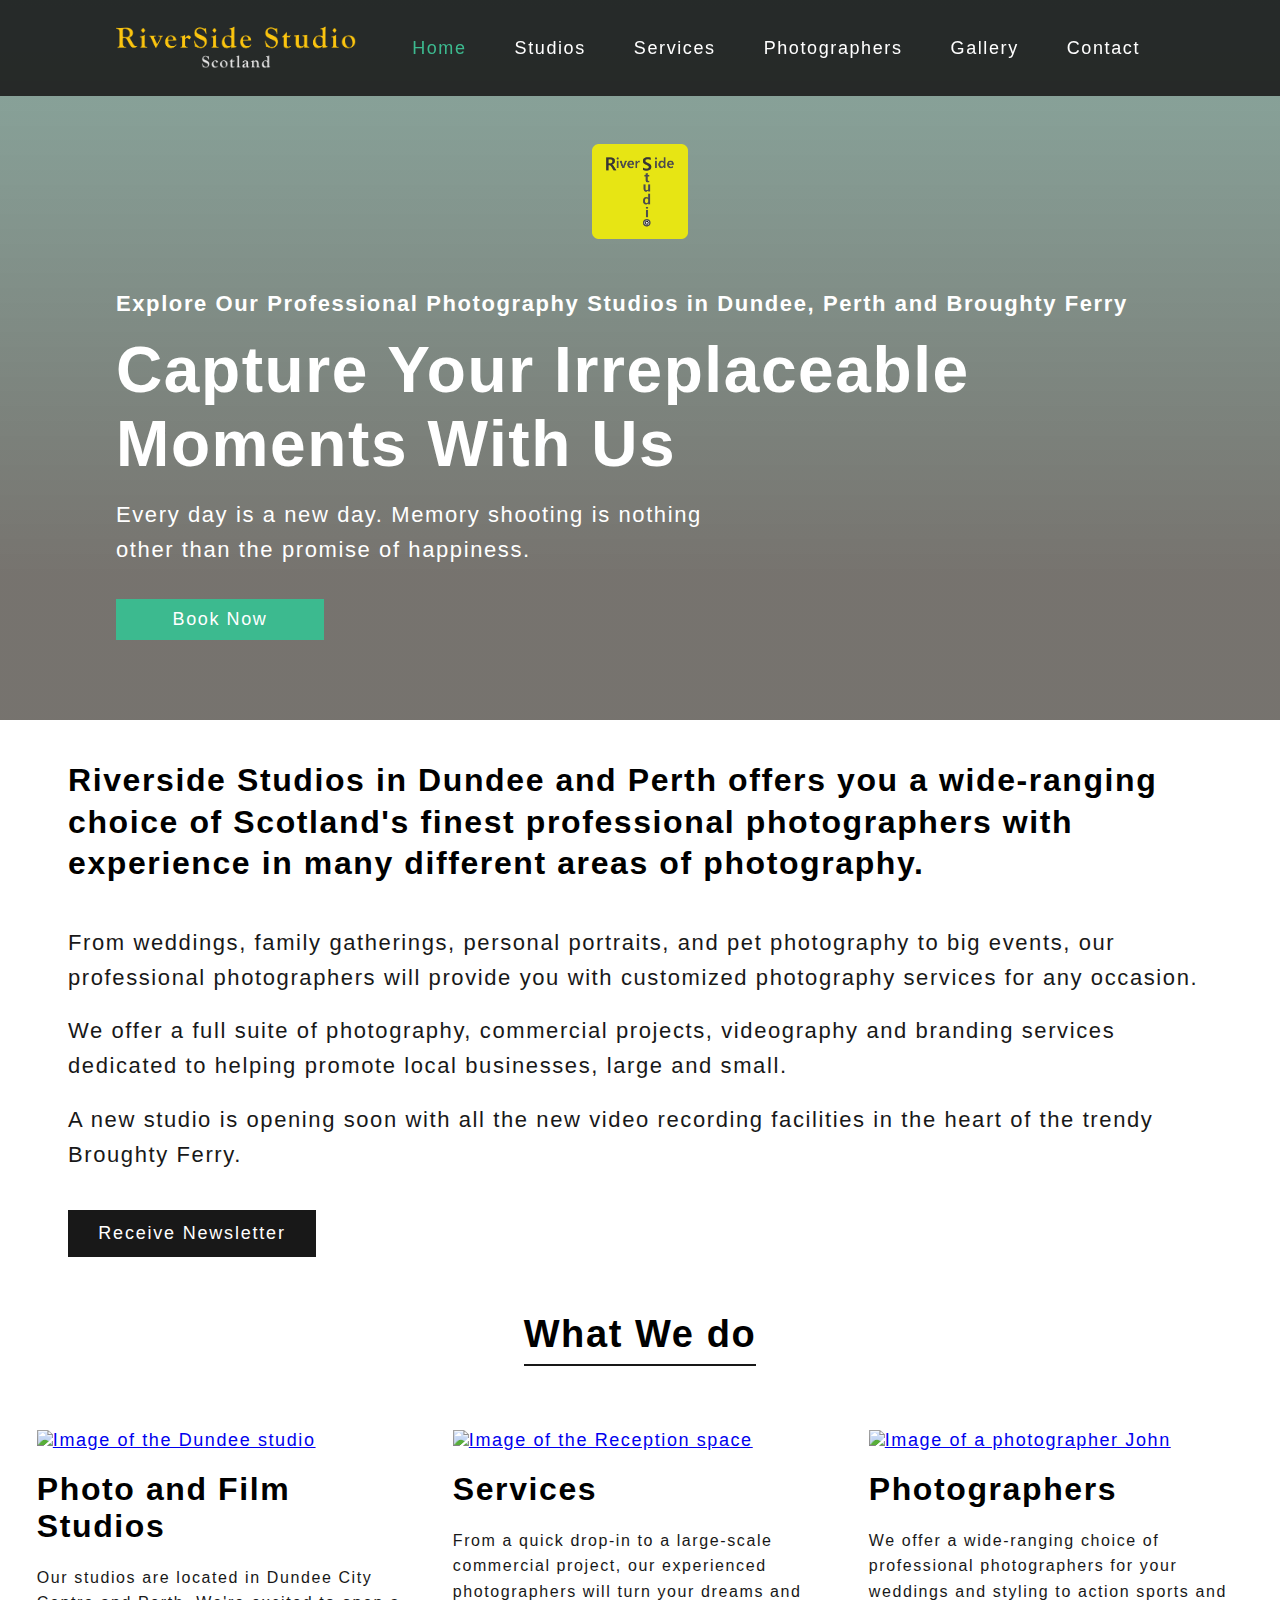
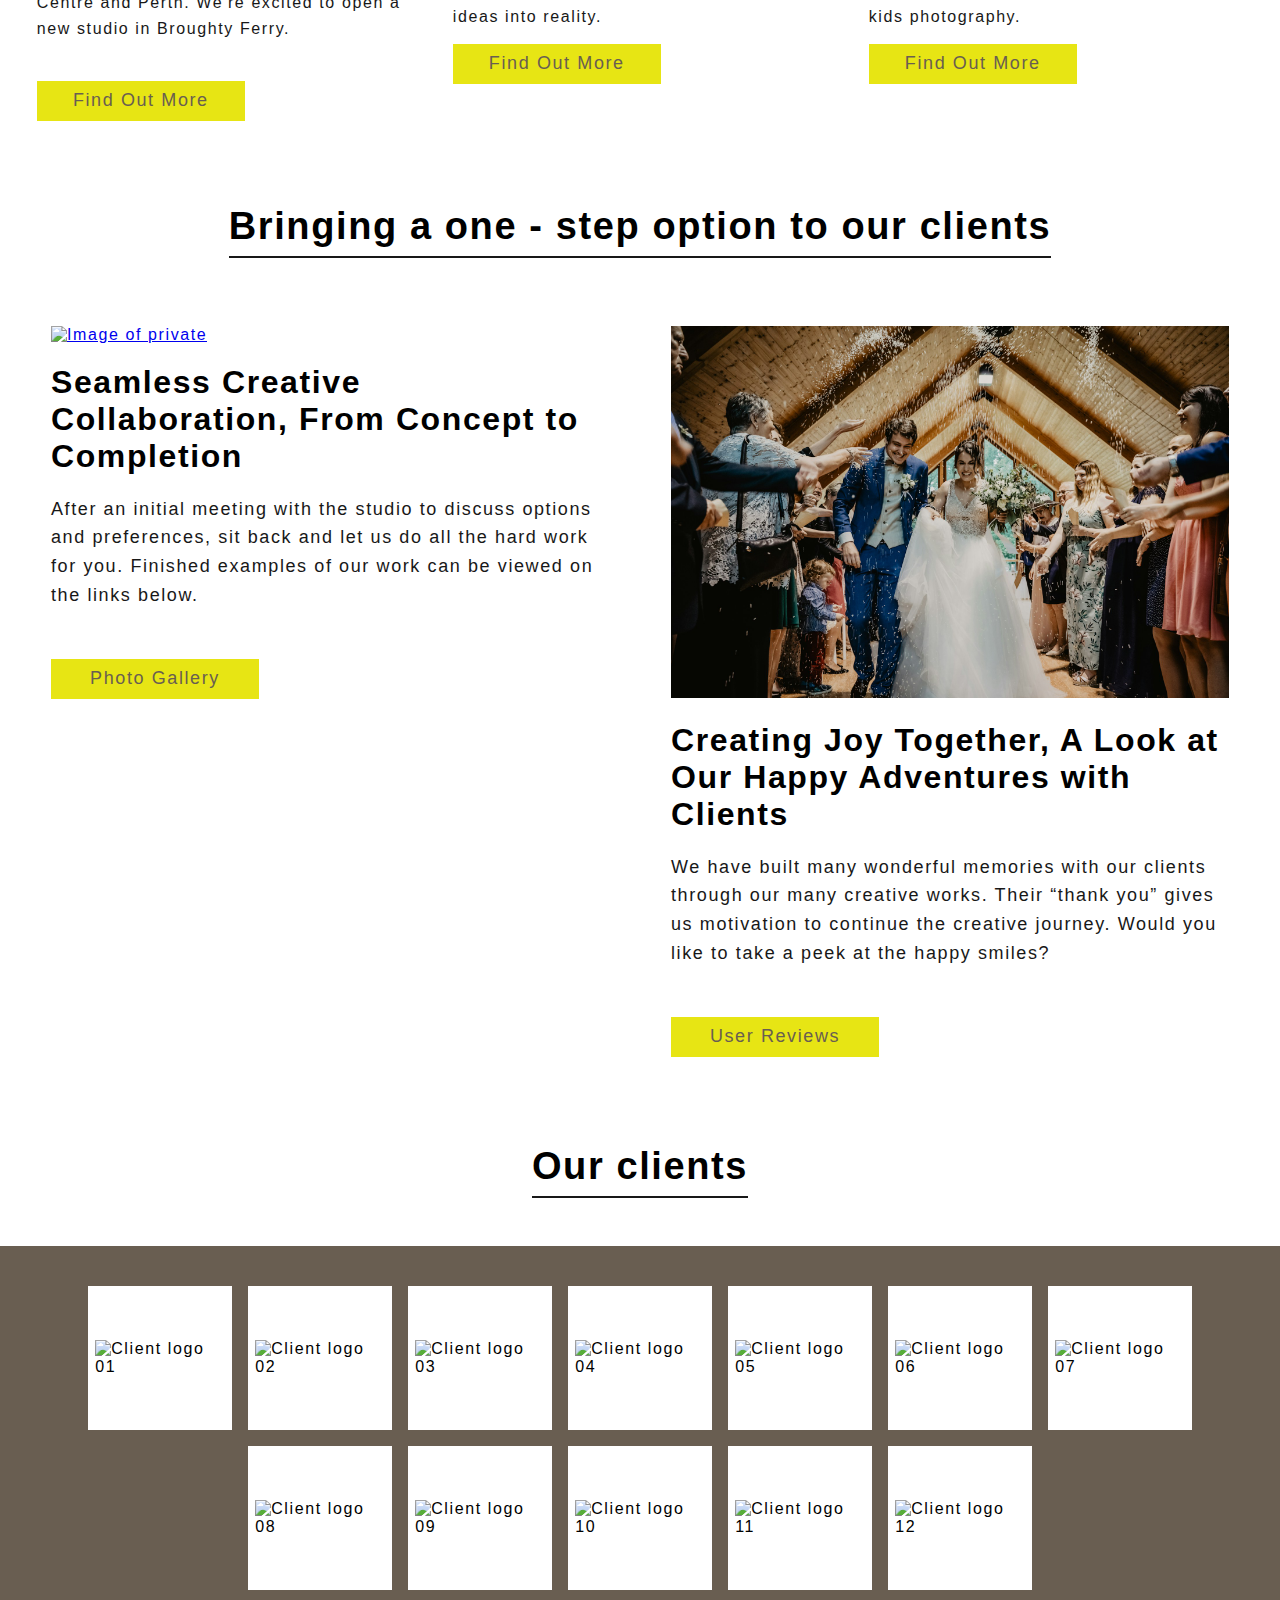
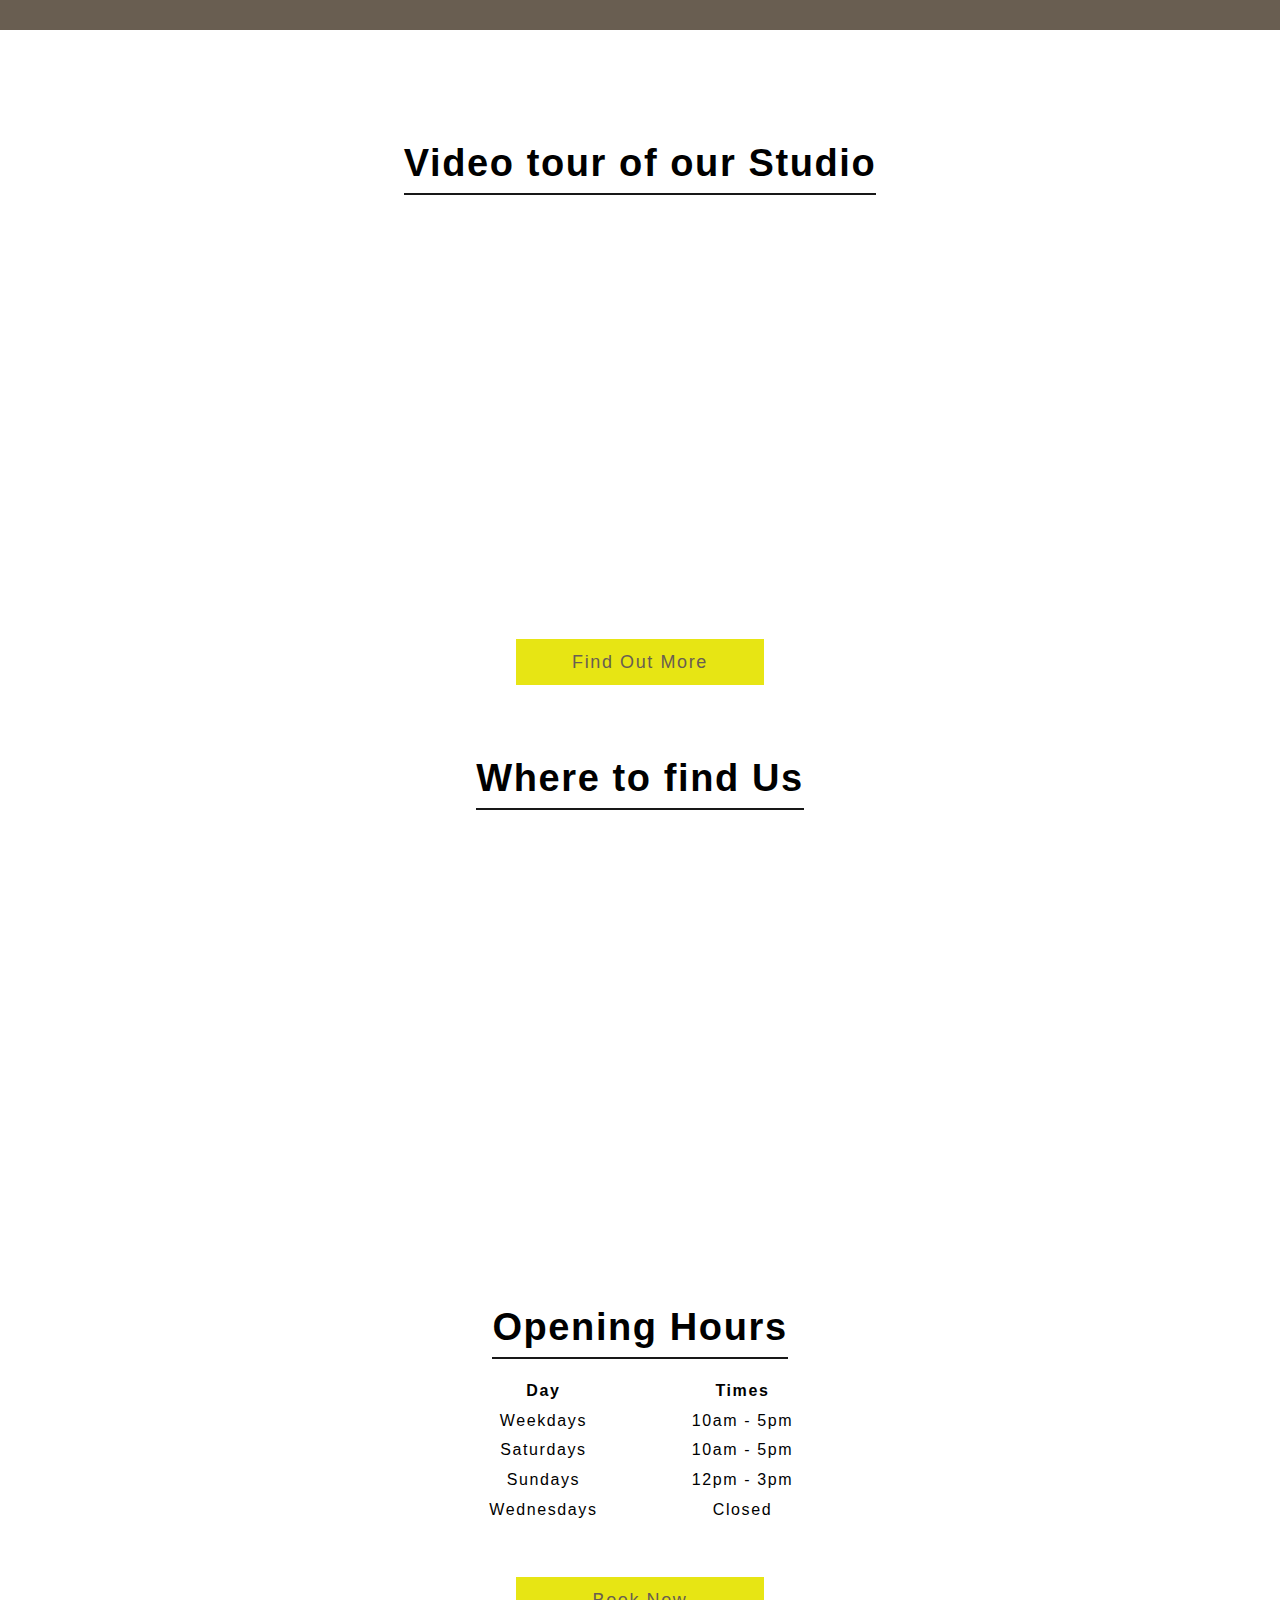
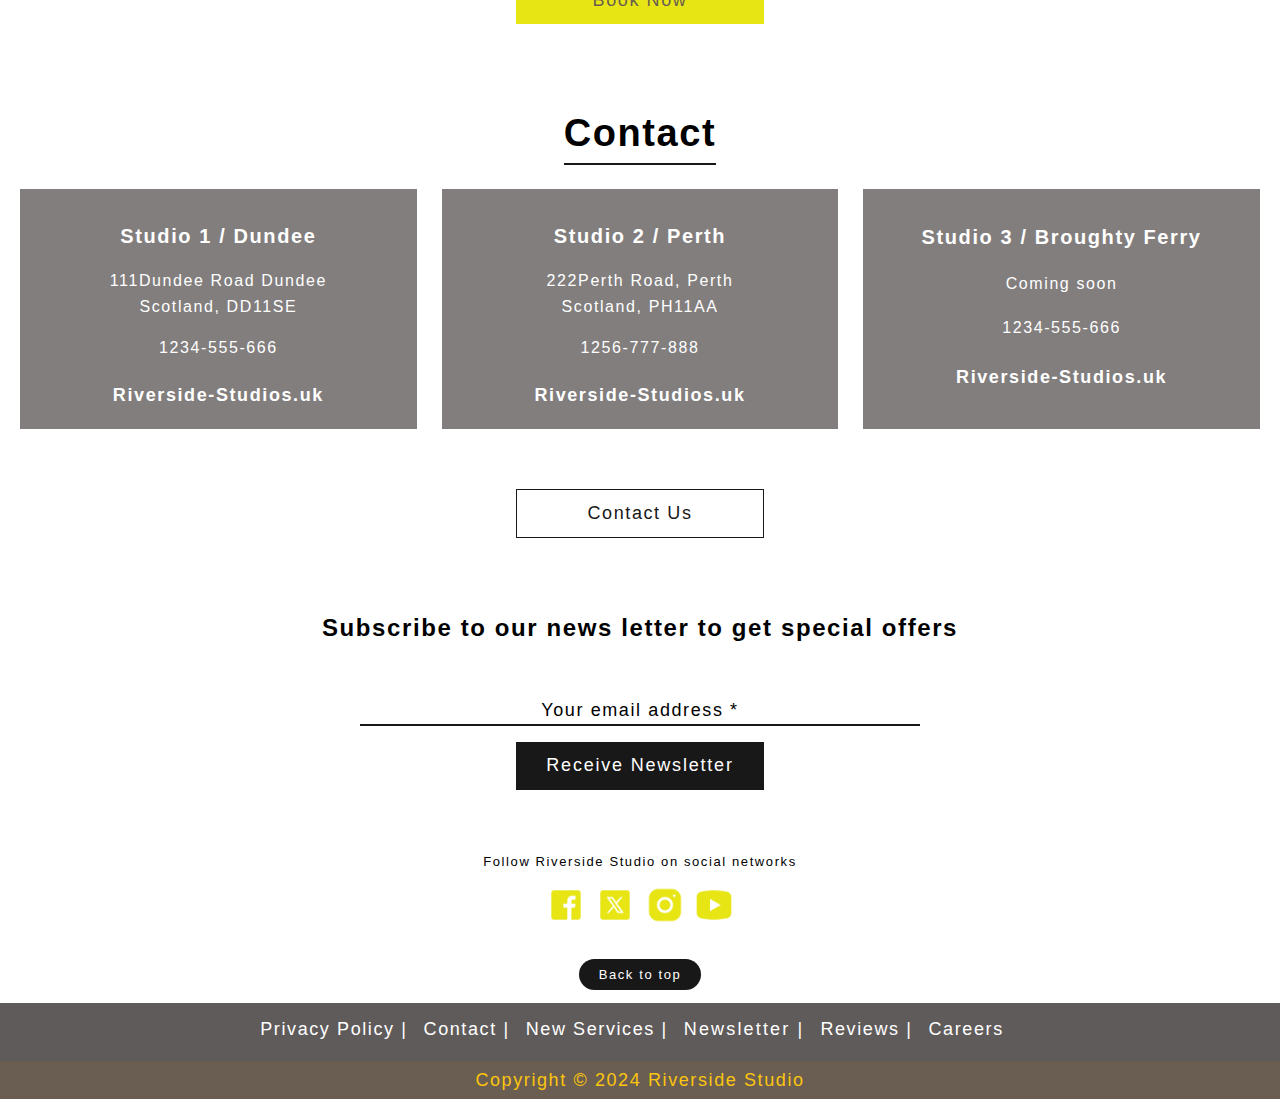
==== commit 432f3d61: "redesign ver 1.0" ====
--- a/index.html
+++ b/index.html
@@ -12,310 +12,236 @@
   <link rel="apple-touch-icon" href="favicon/apple-touch-icon.ico">
 
   <script src="scripts/mobileNav.js" defer></script>
-  <script src="scripts/ctaJoinVip.js" defer></script>
+  <script src="scripts/catNewsLetter.js" defer></script>
   <script src="scripts/subscribeEmail.js" defer></script>
   
 </head>
 
 <body id="top">
-  
   <header class="page-header">
     <section class="hero">
+
+      <div class="header-button">
+
+        <div class="header-left"></div>
+
+        <div class="header-middle">
+          <a href="index.html">
+            <img src="images/Logo_Typo.png" alt="Logo of Company" class="page-typo">
+          </a>
+        </div>
+
+        <div class="header-right">
+          <a href="javascript:;" class="mobile-btn" id="nav-btn">
+            <img src="images/menu_button.png" alt="mobile nav button">
+          </a>
+
+          <nav class="page-navigation" id="nav-list">
+            <a href="javascript:;" class="close-btn" id="cls-btn-2">
+              <img src="images/button_close.png" alt="close button for mobile nav">
+            </a>
+            <ul class="navigation-list">
+              <li><a class="active" href="index.html">Home</a></li>
+              <li><a href="pages/studio.html">Studios</a></li>
+              <li><a href="pages/services.html">Services</a></li>
+              <li><a href="pages/photographers.html">Photographers</a></li>
+              <li><a href="pages/gallery.html">Gallery</a></li>
+              <li><a href="pages/contact.html">Contact</a></li>
+            </ul>
+          </nav>           
+        </div>
+
+      </div>
+
+      <div class="header-content">
+        <div class="logo-box">
+          <a href="index.html">
+            <img src="images/Logo_front.png" alt="Logo of Company" class="page-logo">
+          </a>
+        </div>
+        
+        <div class="hero-text">
+          <h1 class="hero-title">
+            Explore Our Professional Photography Studios in Dundee, Perth and Broughty Ferry
+          </h1>
+
+          <h3 class="hero-subtitle">
+            Capture Your Irreplaceable Moments With Us
+          </h3>
+
+          <p class="hero-copywriting">
+            Every day is a new day. Memory shooting is nothing other than the promise of happiness.
+          </p>
+
+          <a href="pages/contact.html#book" class="btn-primary-2">
+            Book Now
+          </a>
+          
+        </div>     
+      </div>
+    </section>
+
+  <!-- @media size 1366px Start ***************************************************-->
+    <section class="desktop-header">          
+      <div class="header-button">
+        <div class="header-middle">
+          <a href="index.html">
+            <img src="images/Logo_Typo.png" alt="Logo of Company" class="page-typo">
+          </a>
+        </div>         
       
-        <div class="header-button">
-          <div class="header-left">
-            <a class="language-btn" id="lng-btn">
-              <img src="images/language_button.png" alt="choose language button">
-            </a>
-            <a href="javascript:;" class="pulldown-btn" id="pld-btn">
-              <img src="images/pulldown_button.png" alt="pulldown button to choose language">
-            </a>
-
-            <!-- <nav class="lng-navigation" id="pld-list">
-              <a href="javascript:;" class="close-btn" id="cls-btn">
-                  <img src="images/button_close.png" alt="close button for mobile nav">
-              </a>
-              <ul class="pulldown-list">
-                <li><a href="#">English</a></li>
-                <li><a href="#">French</a></li>
-                <li><a href="#">German</a></li>
-                <li><a href="#">Italy</a></li>
-              </ul>
-            </nav> -->
-
-            <a href="javascript:;" class="login-btn" id="log-btn">
-              <img src="images/login_button.png" alt="Login button">
-            </a>
-
-            <div class="login-form" id="log-form">
-              <form action="#" method="post">
-                <h6>Log In</h6>
-
-                <div class="subscribe">
-                  <label for="email-1">Email</label>
-                  <input id="email-1" class="email-1" type="email"  name="email" autocomplete="email">
-                </div>
-
-                <div class="subscribe">
-                  <label for="password-1">Password</label>
-                  <input id="password-1" class="password-1" type="password" >
-                </div>
-                
-                <input class= "submit-login" type="submit" value="Log in" >
-              </form>
-            </div>
-          </div>
-
-          <div class="header-right">
-            <a href="javascript:;" class="mobile-btn" id="nav-btn">
-              <img src="images/menu_button.png" alt="mobile nav button">
-            </a>
-
-            <nav class="page-navigation" id="nav-list">
-              <a href="javascript:;" class="close-btn" id="cls-btn-2">
-                <img src="images/button_close.png" alt="close button for mobile nav">
-              </a>
-              <!-- <ul class="navigation-list">
-                <li><a class="active" href="index.html">Home</a></li>
-                <li><a href="pages/studio.html">Studio</a></li>
-                <li><a href="pages/services.html">Services</a></li>
-                <li><a href="pages/photographers.html">Photographers</a></li>
-                <li><a href="pages/gallery.html">Gallery</a></li>
-                <li><a href="pages/contact.html">Contact Us</a></li>
-              </ul> -->
-            </nav>
+        <div class="desktop-menu">
+          <nav class="desktop-navigation">
+            <ul class="navigation-menu">
+              <li><a class="active" href="index.html">Home</a></li>
+              <li><a href="pages/studio.html">Studios</a></li>
+              <li><a href="pages/services.html">Services</a></li>
+              <li><a href="pages/photographers.html">Photographers</a></li>
+              <li><a href="pages/gallery.html">Gallery</a></li>
+              <li><a href="pages/contact.html">Contact</a></li>
+            </ul>
+          </nav>
+        </div>
+      </div>   
+   
+      <div class="header-content">
+        <div class="logo-box">
+          <a href="index.html">
+            <img src="images/Logo_front.png" alt="Logo of Company" class="page-logo">
+          </a>
+        </div>
+          
+        <div class="hero-text">
+          <h1 class="hero-title">
+            Explore Our Professional Photography Studios in Dundee, Perth and Broughty Ferry
+          </h1>
+
+          <h3 class="hero-subtitle">
+            Capture Your Irreplaceable Moments With Us
+          </h3>
+
+          <p class="hero-copywriting">
+            Every day is a new day. Memory shooting is nothing other than the promise of happiness.
+          </p>
+
+          <a href="pages/contact.html" class="btn-primary-2">
+            Book Now
+          </a>
+          
+        </div>
+      </div>
+    </section>
+  <!-- @media size 1366px End *****************************************************-->
+
+  <!-- For COPYWRITING AREA start *************-->
+    <section>
+      <div class="hero-content">
+        <div class="copywriting">
+          <div class="copywriting_left">
+            <h2>
+              Riverside Studios in Dundee and Perth offers you a wide-ranging choice of Scotland's finest professional photographers with experience in many different areas of photography.
+            </h2>
+          </div>
+    
+          <div class="copywriting_right">
+            <p>
+              From weddings, family gatherings, personal portraits, and pet photography to big events, our professional photographers will provide you with customized photography services for any occasion. 
+            </p>
+    
+            <p>
+              We offer a full suite of photography, commercial projects, videography and branding services dedicated to helping promote local businesses, large and small.
+            </p>
+    
+            <p>
+              A new studio is opening soon with all the new video recording facilities in the heart of the trendy Broughty Ferry.
+            </p>
+    
+          </div>           
+        
+          <div class="btn-container">
+            <button id="btn1" class="btn-primary-3">Receive Newsletter</button>
+          </div>
+        </div>
+                 
+        <div id="mask" class="hidden"></div>
+          <div id="modal" class="hidden">
             
-          </div>
-        </div>
-        <div class="header-content">
-          <div class="logo-box">
-            <a href="index.html">
-              <img src="images/Logo_front.png" alt="Logo of Company" class="page-logo">
-            </a>
-          </div>
-          <div class="hero-text">
-            <a href="index.html">
-              <h1 class="hero-title">RiverSide Studio</h1>
-              <h3 class="hero-subtitle">Scotland</h3>
-            </a>
-          </div>
-        </div>
-
-        <div class="hero-content">
-          <a class="btn-text">
-            Everyday is a new day.<br>Memory shooting is nothing <br>other than the promise of happiness.<br>
-          </a>
-          <div class="under-line">
-            <h2 class="btn-text-2">Let's capture your irreplaceable moments' image together.</h2>
-          </div>
-
-          <div class="btn-container">
-            <button id="btn1" class="btn-primary">Join our Membership</button>
-          </div>
-
-          <div id="mask" class="hidden"></div>
-          <div id="modal" class="hidden">
-            <h2>Do you like VIP access to offers?</h2>
-            <p class="cta-text">
-              Join our Membership now and you’ll get 20% off your first shoot at our studio.
-            </p>
+            <h2 class="cta-text">
+              Subscribe to our Newsletter now and you’ll get 20% off your first shoot at our studio.
+            </h2>
 
             <p class="cta-text2">Please enter your email address here</p>
+
               <div class="vip-join">
-                <input type="email" class="btn-contact" name="mail" placeholder="email@example.com" required>
-                <button id="btn2" type="submit" class="btn-primary">Join Now</button>
+                <input type="email" class="btn-popup" name="mail" placeholder="email@example.com" required>
+                <button id="btn2" type="submit" class="btn-primary-4">Subscribe</button>
               </div>
             
             <p class="cta-text3">
-              By signing up, you confirm you’ve read our privacy notice and are happy for us to send you marketing emails. You can unsubscribe at any time by using either the ‘Login’ page or clicking the unsubscribe link at the bottom of our emails.
-            </p>
-          </div>
-        </div>
-          <a href="pages/contact.html" class="btn-contact">Contact Us</a>
-          <a href="pages/covid19.html" class="btn-covid19">Covid19 Guide lines</a>
-
+              By signing up, you confirm you’ve read our privacy notice and are happy for us to send you marketing emails. You can unsubscribe at any time by sending us a message or alternatively clicking the unsubscribe link at the bottom of our newsletters.
+            </p>
+          </div>
+      </div>
     </section>
   </header>
-
-<!-- @media size 1366px Start-->
-  <header class="desktop-header">
-    <div class="top-box">
-    <section class="header-top">
-      <div class="header-text">
-        <a href="index.html">
-          <h1 class="header-title">RiverSide Studio</h1>
-          <h3 class="header-subtitle">Scotland</h3>
-        </a>
-      </div>
-
-      <div class="language-right">
-        <nav class="navigation-right">
-          <ul class="list-right">
-            <li>Language</li>
-            <li><a href="#">EN</a></li>
-            <li><a href="#">FR</a></li>
-            <li><a href="#">GE</a></li>
-            <li><a href="#">IT</a></li>
-            <li>
-              <a href="javascript:;" class="login-right-btn" id="log-right-btn">
-              <img src="images/login_button.png" alt="Log-in button on list-right hand side">
-              </a>
-            </li>
-          </ul>
-        </nav>
-
-        <div class="login-right-form" id="log-dsk-form">
-          <form action="#" method="post">
-            <h6>Log In</h6>
-            <div class="subscribe">
-              <label for="email-2">Email</label>
-              <input id="email-2" type="email" class="email-2" name="email" autocomplete="email" />
-            </div>
-
-            <div class="subscribe">
-              <label for="password-2">Password</label>
-              <input id="password-2" type="password" class="password-2" />
-            </div>
-            
-            <input class= "submit-login" type="submit" value="Log in" >
-          </form>
-        </div>
-
-      </div>
-      <div class="desktop-menu">
-        <nav class="desktop-navigation">
-          <ul class="navigation-menu">
-            <li><a class="active" href="index.html">Home</a></li>
-            <li><a href="pages/studio.html">Studio</a></li>
-            <li><a href="pages/services.html">Services</a></li>
-            <li><a href="pages/photographers.html">Photographers</a></li>
-            <li><a href="pages/gallery.html">Gallery</a></li>
-            <li><a href="pages/contact.html">Contact Us</a></li>
-          </ul>
-        </nav>
-      </div>
-    </section>
-    </div>
-
-    <section class="header-bottom">
-      <div class="hero-two">
-        <div class="hero-middle">
-          <div class="logo-box">
-            <a href="index.html">
-              <img src="images/Logo_front.png" alt="Logo of Company" class="page-logo">
-            </a>
-          </div>
-
-          <div class="hero-content">
-            <a class="btn-text">
-              Everyday is a new day.<br>Memory shooting is nothing <br>other than the promise of happiness.<br>
-            </a>
-            <h2 class="btn-text-2">
-              Let's capture your irreplaceable <br>moments' image together. 
-            </h2>
-            <div class="btn-container">
-              <button id="btn3" class="btn-primary">Join our Membership</button>
-            </div>
-
-            <div id="mask2" class="hidden"></div>
-            <div id="modal2" class="hidden">
-              <h2>Do you like VIP access to offers?</h2>
-              <p class="cta-text">
-                Join our Membership now and you’ll get 20% off your first shoot at our studio.
-              </p>
-
-              <p class="cta-text2">Please enter your email address here</p>
-                <div class="vip-join">
-                  <input type="email" class="btn-contact" name="mail" placeholder="email@example.com" required>
-                  <button id="btn4" type="submit" class="btn-primary">Join Now</button>
-                </div>
-              
-              <p class="cta-text3">
-                By signing up, you confirm you’ve read our privacy notice and are happy for us to send you marketing emails. You can unsubscribe at any time by using either the ‘Login’ page or clicking the unsubscribe link at the bottom of our emails.
-              </p>
-            </div>
-          </div>
-        </div>
-          <a href="pages/contact.html" class="btn-contact">Contact Us</a>
-          <a href="pages/covid19.html" class="btn-covid19">Covid19 Guide lines</a>
-      </div>
-    </section>
-  </header>
-<!-- @media size 1366px End-->
-    
+  <!-- For COPYWRITING AREA end *************-->
+
   <main class="page-content">
     
     <section class="section-services">
 
-
-      <div class="copywriting_left">
-        <h1>
-          Welcome to RiverSide studio, Scotland's finest professional photographer. Always here for you when capturing those irreplaceable moments
-        </h1>
-      </div>
-
-      <div class="copywriting_right">
-        <p>
-          We offer you a wide-ranging choice of professional photographers with experience in many different areas of photography to make your dreams and ideas a reality. 
-        </p>
-
-        <p>
-          Providing a full suite of photography, commercial projects, videography and branding services dedicated to helping promote local businesses big and small.
-        </p>
-
-        <p>
-          New studio opening soon with all the new video recording facilities in the heart of the trendy Broughty Ferry.
-        </p>
-
-        <a href="pages/services.html" class="btn-primary-2">
-          Check Our New Services
-        </a>
-      </div>
-
-      <div class="under-line">
-        <h2 >What We do</h2>
+      <div class="under-line">
+        <h4 >What We do</h4>
       </div>
      
       <div class="services-container">
 
-        <div class="service-card">
-          <h4>Our Photo and Film Studio</h4>
+        <div class="home-card">
+          
           <div class="card-inner">
             <a class="service" href="pages/studio.html">
               <img src="images/our_studio.jpg" alt="Image of the Dundee studio" class="service-image">
             </a>
-            <p>
-              Current studios are situated in Dundee City Centre and Perth with a soon-to-open studio featuring all new videography facilities in the heart of trendy Broughty Ferry. This studio will provide a full suite of photography, videography and branding services dedicated to helping promote local businesses big and small.
-            </p>
-          </div>
-            <a href="pages/studio.html" class="btn-primary">More Information</a>
-        </div>
-
-        <div class="service-card">
-          <h4>Our Services</h4>
+            <h2>Photo and Film Studios</h2>
+            <p>
+              Our studios are located in Dundee City Centre and Perth. We're excited to open a new studio in Broughty Ferry.
+            </p>            
+          </div>
+          <div>
+            <a href="pages/studio.html" class="btn-primary">Find Out More</a>           
+          </div>
+        </div>
+
+        <div class="home-card">
+          
           <div class="card-inner">
             <a class="service" href="pages/services.html">
               <img src="images/our_services.jpg" alt="Image of the Reception space" class="service-image">
             </a>
-            <p>
-              We provide services ranging from small one-off drop-ins to large-scale commercial projects and everything inbetween. Experienced photographers are on hand to make your dreams and ideas a reality. 
-              The studio also rents space and equipment to those who require it.
-            </p>
-          </div>
-            <a href="pages/services.html" class="btn-primary">More Information</a> 
-        </div>
-
-        <div class="service-card">
-          <h4>Our Photographers</h4>
+            <h2>Services</h2>
+            <p>
+              From a quick drop-in to a large-scale commercial project, our experienced photographers will turn your dreams and ideas into reality.
+            </p>           
+          </div>
+          <div>
+            <a href="pages/services.html" class="btn-primary">Find Out More</a> 
+          </div>
+        </div>
+
+        <div class="home-card">
+          
           <div class="card-inner">
             <a class="service" href="pages/photographers.html">
               <img src="images/our_photographer.jpg" alt="Image of a photographer John" class="service-image">
             </a>
-            <p>
-              Our all staff members are photographer and　has individuality and skilled. We offer a wide ranging choice of professional photographers with experience in many different areas from weddings and styling to action sports and kids photography. 
-            </p>
-          </div>
-            <a href="pages/photographers.html" class="btn-primary">More Information</a>
+            <h2>Photographers</h2>
+            <p>
+              We offer a wide-ranging choice of professional photographers for your weddings and styling to action sports and kids photography.  
+            </p>
+          </div>
+          <div>
+            <a href="pages/photographers.html" class="btn-primary">Find Out More</a>
+          </div>
         </div>
 
       </div>
@@ -323,7 +249,7 @@
 
     <section class="section-private">
       <div class="under-line">
-        <h2>Bringing a one - step option to our clients</h2>
+        <h4>Bringing a one - step option to our clients</h4>
       </div>
 
       <div class="private-container">
@@ -333,12 +259,33 @@
             <a class="private" href="pages/gallery.html">
               <img src="images/client_private.jpg" alt="Image of private " class="private-image">
             </a>
+          </div>    
+          
+          <div class="private-inner">
+            <h2>Seamless Creative Collaboration, From Concept to Completion</h2>
             <p>
               After an initial meeting with the studio to discuss options and preferences, sit back and let us do all the hard work for you. Finished examples of our work can be viewed on the links below.
             </p>
-          </div>
+            
             <a href="pages/gallery.html" class="btn-primary">Photo Gallery</a>
-            <a href="pages/reviews.html" class="btn-primary">Reviews from Customers</a>
+          </div>
+        </div>     
+
+        <div class="private-card">
+          <div class="private-inner">
+            <a class="private" href="pages/gallery.html">
+              <img src="images/happy_wedding.jpg" alt="Image of private " class="private-image">
+            </a>
+          </div>
+          
+          <div class="private-inner">
+            <h2>Creating Joy Together, A Look at Our Happy Adventures with Clients</h2>
+            <p>
+              We have built many wonderful memories with our clients through our many creative works. Their “thank you” gives us motivation to continue the creative journey. Would you like to take a peek at the happy smiles?
+            </p>
+          
+            <a href="pages/reviews.html" class="btn-primary">User Reviews</a>
+          </div>
         </div>
 
       </div>
@@ -346,7 +293,7 @@
 
     <section class="section-clients">
       <div class="under-line">
-        <h2>Our clients</h2>
+        <h4>Our clients</h4>
       </div>
 
       <div class="client-container">
@@ -390,98 +337,110 @@
       </div>
     </section>
 
+    <section class="section-video">
+      <div class="under-line">
+        <h4>Video tour of our Studio</h4>
+      </div>
+
+      <div class="video-container">
+        <div class="content-video">
+          <iframe src="https://www.youtube.com/embed/ScMzIvxBSi4" allow="accelerometer; clipboard-write; encrypted-media; gyroscope; picture-in-picture" allowfullscreen>
+          </iframe>
+          
+        </div> 
+          <a href="pages/studio.html" class="btn-primary-4">Find Out More</a>      
+      </div>           
+    </section>
+
     <section class="section-map">
       <div class="under-line">
-        <h2>Video tour of our Studio</h2>
-      </div>
-
-      <div class="content-video">
-        <iframe src="https://www.youtube.com/embed/ScMzIvxBSi4" allow="accelerometer; clipboard-write; encrypted-media; gyroscope; picture-in-picture" allowfullscreen>
-        </iframe>
-      </div>
-        <a href="pages/studio.html" class="btn-primary">Check our studio</a>
-    </section>
-
-    <section class="section-map">
-      <div class="under-line">
-        <h2>Where to find Us</h2>
-      </div>
-      
-      <div class="image-box">
-        <a class="map" href="pages/studio.html">
-          <img src="images/map_image.jpg" alt="Image of map " class="map-image">
-        </a>
+        <h4>Where to find Us</h4>
+      </div>
+
+        <div class="gmap-container">
+          <div class="google-map">
+            <iframe src="https://www.google.com/maps/embed?pb=!1m18!1m12!1m3!1d2234.93432245139!2d-3.216792322249692!3d55.933176478082714!2m3!1f0!2f0!3f0!3m2!1i1024!2i768!4f13.1!3m3!1m2!1s0x4887c7094d1a3ff9%3A0x63b967e8d1488094!2sEdinburgh%20Napier%20University%20Merchiston%20Campus!5e0!3m2!1sen!2suk!4v1710790081666!5m2!1sen!2suk" width="600" height="450" style="border:0;" allowfullscreen="" loading="lazy" referrerpolicy="no-referrer-when-downgrade"></iframe>
+          </div>
+          
+        </div>
+    </section>
+
+    <section class="section-table">
+      <div class="under-line">
+       <h4>Opening Hours</h4>
+      </div>
+
+      <div class="hours-container">
+        <table>
+          <tr>
+            <th>Day</th>
+            <th>Times</th>
+          </tr>
+
+          <tr>
+            <td>Weekdays</td>
+            <td>10am - 5pm</td>
+          </tr>
+
+          <tr>
+            <td>Saturdays</td>
+            <td>10am - 5pm</td>
+          </tr>
+
+          <tr>
+            <td>Sundays</td>
+            <td>12pm - 3pm</td>
+          </tr>
+
+          <tr>
+            <td>Wednesdays</td>
+            <td>Closed</td>
+          </tr>
+        </table>
+
+        <a href="pages/contact.html#book" class="btn-primary-4">Book Now</a> 
+      </div>
+    </section>
+
+    <section class="section-contact">
+      <div class="under-line">
+       <h4>Contact</h4>
+      </div>
+      <div class="contact-box">
+        
+        <div class="contact-card">
+          <div class="contact-studio">
+            <h2><a href="pages/studio.html#studio1">Studio 1 / Dundee</a></h2>
+              <p>111Dundee Road Dundee<br>Scotland, DD11SE</p>
+              <p>1234-555-666</p>
+              <a class="job-mail" href="mailto:Riverside-Studios.uk">Riverside-Studios.uk</a>
+              
+          </div> 
+        </div>
+        <div class="contact-card">
+          <div class="contact-studio">
+            <h2><a href="pages/studio.html#studio2">Studio 2 / Perth</a></h2>
+              <p>222Perth Road, Perth<br>Scotland, PH11AA</p>
+              <p>1256-777-888</p>
+              <a class="job-mail" href="mailto:Riverside-Studios.uk"> Riverside-Studios.uk</a>
+              
+          </div>
+        </div>
+        <div class="contact-card">
+          <div class="contact-studio">
+            <h2><a href="pages/studio.html#studio3">Studio 3 / Broughty Ferry</a></h2>
+            <p>Coming soon</p>
+            <p>1234-555-666</p>
+            <a class="job-mail" href="mailto:Riverside-Studios.uk"> Riverside-Studios.uk</a>
+          </div>
+        </div>
+        
+      </div>
         <a href="pages/contact.html" class="btn-contact">Contact Us</a>
-      </div>
-    </section>
-
-    <section class="section-table">
-      <div class="under-line">
-       <h2>Opening Hours</h2>
-      </div>
-
-      <table>
-        <tr>
-          <th>Day</th>
-          <th>Times</th>
-        </tr>
-
-        <tr>
-          <td>Weekdays</td>
-          <td>10am - 5pm</td>
-        </tr>
-
-        <tr>
-          <td>Saturdays</td>
-          <td>10am - 5pm</td>
-        </tr>
-
-        <tr>
-          <td>Sundays</td>
-          <td>12pm - 3pm</td>
-        </tr>
-
-        <tr>
-          <td>Wednesdays</td>
-          <td>Closed</td>
-        </tr>
-      </table>
-
-      <a href="pages/contact.html#visit" class="btn-primary">Book Your Visit</a>
-
-    </section>
-
-    <section class="section-contact">
-
-      <div class="under-line">
-       <h2>Contact</h2>
-      </div>
-      <div class="contact-box">
-        <div class="contact-studio">
-          <h4><u>Studio 1 / Dundee</u></h4>
-            <p>1234-555-666</p>
-            <a class="job-mail" href="mailto:Riverside-Studios.uk">Riverside-Studios.uk</a>
-            <p>111Dundee Road Dundee<br>Scotland, DD11SE</p>
-        </div>
-
-        <div class="contact-studio">
-          <h4><u>Studio 2 / Perth</u></h4>
-            <p>1256-777-888</p>
-            <a class="job-mail" href="mailto:Riverside-Studios.uk"> Riverside-Studios.uk</a>
-            <p>222Perth Road, Perth<br>Scotland, PH11AA</p>
-        </div>
-
-        <div class="contact-studio">
-          <h4><u>Studio 3 / Broughty Ferry</u></h4>
-          <p>Coming soon</p>
-        </div>
-      </div>
-        <a href="pages/contact.html" class="btn-contact">Contact Us</a>
-
     </section>
 
     <section class="section-subscribe">
-      <h4>Subscribe to our news letter to get special offers</h4>
+      <h2>Subscribe to our news letter to get special offers</h2>
 
       <div class="subscribe-email">
         <form action="#" method="post">
@@ -490,7 +449,7 @@
             <input id="email" class="email" type="email"  name="email" autocomplete="email">         
           </div>
           
-            <input class= "submit" type="submit" value="Subscribe">
+            <input class= "submit" type="submit" value="Receive Newsletter">
         </form>
       </div>
     </section>
@@ -521,18 +480,25 @@
       
     </div>
 
+    <div class="footer-back">
+      <a href="#top">Back to top</a>
+    </div>
+    
     <div class="footer-colum">
-      <a href="#top">Back to top</a>
-      
-      <p>Riverside Studio &copy;2021</p>
-
-      <ul class="footer-links">
-        <li><a href="pages/privacy_policy.html">Privacy Policy</a></li>
-        <li><a href="pages/plan_and_cost.html">Plan &amp; Cost</a></li>
-        <li><a href="pages/photographers.html#job">Recruitment</a></li>
-
-      </ul>
-    </div> 
+      <div class="footer-links">
+        <ul>
+          <li><a href="pages/privacy_policy.html">Privacy Policy |</a></li>
+          <li><a href="pages/contact.html">Contact |</a></li>
+          <li><a href="pages/services.html">New Services |</a></li>
+          <li><button id="btn3">Newsletter |</button></li>
+          <li><a href="pages/reviews.html">Reviews |</a></li>
+          <li><a href="pages/photographers.html#job">Careers</a></li>
+        </ul>  
+      </div>
+    </div>
+    <div class="footer-end">
+      <p>Copyright &copy; 2024 Riverside Studio</p>
+    </div>
     
   </footer>
 </body>
--- a/css/style.css
+++ b/css/style.css
@@ -4,13 +4,6 @@
   box-sizing: border-box;
 }
 
-/* input {
-  -webkit-appearance: none;
-  border: none;
-  border-radius: 0;
-  outline: none;
-} */
-
 input[type=text]{ 
   -webkit-appearance: none;
   -moz-appearance: none;
@@ -23,8 +16,8 @@
 
 a.anchor {
   display: block;
-  padding-top: 8.7rem;
-  margin-top: -8.7rem;
+  padding-top: 6rem;
+  margin-top: -6rem;
 }
 
 @font-face {
@@ -33,170 +26,131 @@
 }
 
 body {
-  display: flex;
-  flex-direction: column;
   min-height: 100vh;
-  font-family: "Helvetica Neue", Helvetica, Arial, sans-serif;
-  letter-spacing: 0.08em;
-}
+  font-family: 'Helvetica Neue', Helvetica, Arial, sans-serif;
+  letter-spacing: 0.1em;
+  -webkit-text-size-adjust: 100%;
+}
+
+/* MOBILE DEVICE -- Start -- ********************************** */
 
 .desktop-header {
   display: none;
 }
 
-/* h1,
-h3,
-h4 {
-  font-family: "Goudy Old Style", Garamond, "Big Caslon", "Times New Roman",
-    serif;
-} */
-
-h1,
-h3,
-h4 {
-  font-family: "Helvetica Neue", Garamond, "Big Caslon", "Times New Roman",
-    serif;
+h1,h2,h3,h4,h5,h6 {
+  font-family: 'Helvetica Neue', Helvetica, Arial, sans-serif;
 }
 
 h1 {
-  font-size: 2rem; /*32px*/
-  color: #fcc50f;
-}
-
+  font-size: 0.875rem; /*14px*/
+  color: #ffffff;
+  padding: 0 1.25rem 1rem 1.25rem;
+}
+
+h2 {
+  font-size: 1.5rem; /*24px*/
+  margin: 1.25rem 0;
+}
 h3 {
-  font-size: 1.125rem; /*18px*/
-  color: #5f5b5b;
-  text-align: center;
-  padding-bottom: 3rem;
-}
-
-h4 {
-  text-align: center;
-  font-size: 1.375rem; /*22px*/
-  margin: 0 2rem 0.5rem 2rem;
-  letter-spacing: 0.03em;
-}
-
-h2,
-h5,
+  font-size: 2.375rem; /*38px*/
+  color: #ffffff;
+  text-align: left;
+  padding: 0 1.25rem 1rem 1.25rem;
+}
+
+h4 {  
+  font-size: 1.75rem; /*28px*/
+  display: inline-block;
+  border-bottom: 2px solid #181818;
+  padding-bottom: 0.5rem; /*8px*/
+  margin: 1rem 0;
+}
+
+.under-line {
+  text-align: center;
+  margin: 0 1.25rem; /*2px*/
+}
+
+h5 {
+  font-size: 0.813rem; /*13px*/
+  text-align: center;
+  font-weight: 200;
+}
+
 h6 {
-  font-family: "Helvetica Neue", Helvetica, Arial, sans-serif;
-  margin-top: 1rem;
-}
-
-h2 {
-  display: inline-block;
-  font-size: 1.75rem; /*28px*/
-  padding-bottom: 0.5rem;
-  border-bottom: 2px solid #181818;
-  margin: 1rem 2rem 2rem;
-}
-
-.under-line {
-  text-align: center;
-}
-
-h5 {
-  text-align: center;
-  font-size: 1rem; /*16px*/
-  margin: 1rem;
-}
-
-h6 {
-  display: inline-block;
-  font-size: 1.75rem; /*28px*/
-  padding-bottom: 0.5rem;
-  border-bottom: 2px solid #181818;
-  margin: 3rem 2rem 0;
+  font-size: 1.125rem; /*18px */
+  /* display: inline-block; */
+  /* padding-bottom: 0.5rem; */
+  /* border-bottom: 2px solid #181818; */
+  /* margin: 1rem; */
+}
+
+p {
+  font-size: 1rem;
+  line-height: 1.6;
+  font-family: 'Helvetica Neue', Helvetica, Arial, sans-serif;
 }
 
 /* HEADER */
+.header-button {
+  position: fixed;
+  top: 0;
+  right: 0;
+  z-index: 100;
+  padding: 0.5rem 1.25rem 0.3rem 1.25rem;
+  background-color: #181818df;
+  display: flex;
+  justify-content: space-between;
+  align-items: center;
+  width: 100%;
+}
+
+.header-left {
+  width: 1.25rem;
+}
+
+.header-middle img {
+  width: 8.5rem;
+}
+
 .header-content {
+  width: 100%;
   display: flex;
   flex-direction: column;
   align-items: center;
-  background-image: url("../images/studio_home.jpg");
-  background-position: center;
+  justify-content: space-evenly;
+  background-image: url("../images/studio_home.jpg"), linear-gradient(180deg, #1d5a4783 0%, #322d26aa 80%);
+  background-blend-mode: overlay;
+  background-position: center center;
   background-size: cover;
-  padding-top: 3.8rem;
-}
-
-.header-left {
-  width: 100%;
-  text-align: left;
-}
-
-.header-right {
-  width: 100%;
-  text-align: right;
-}
-
-.header-button {
-  display: flex;
-  justify-content: space-between;
-  padding: 1rem 1rem 0.2rem 1rem;
-  width: 100%;
-  position: fixed;
-  top: 0;
-  background-color: #18181888;
-  z-index: 100;
-}
-
-.language-btn,
-.pulldown-btn,
-.login-btn,
+}
 .mobile-btn,
 .close-btn {
   text-decoration: none;
 }
 
-.language-btn img {
-  width: 1.7rem;
-}
-
-.pulldown-btn img {
-  width: 1.3rem;
-  margin: 0rem;
-  padding: 0 0.3rem 0.2rem 0.3rem;
-  transition-duration: 0.5s;
-}
-
-.login-btn img,
 .mobile-btn img {
   width: 1.09rem;
   transition-duration: 0.5s;
 }
 
-.login-btn:hover img,
-.mobile-btn:hover img,
-.pulldown-btn:hover img {
+.close-btn:hover img,
+.mobile-btn:hover img{
   transform: scale(1.2);
   transition-duration: 0.5s;
 }
 
 .close-btn img {
   width: 1rem;
-  text-align: center;
-  display: block;
-  margin: auto;
-}
-
-.login-form {
-  background-color: #ffffffe2;
-  position: fixed;
-  z-index: 50;
-  left: 0;
-  overflow-x: hidden;
-  text-align: center;
-  width: 18.75rem; /*300px*/
-  transition: all 0.2s;
-  transform: translate(-18.75rem); /*300px*/
-  padding: 0 1rem 3rem;
-  margin: 0.2rem auto;
+  position: absolute;
+  top: 8%;
+  left:90%;
+  transform: translate(-50%,-50%);
 }
 
 form .subscribe {
-  /*padding: 0 0 1.5rem 0; 24px*/
+  /* padding: 0 0 1rem 0; */
   position: relative;
   text-align: center;
 }
@@ -226,23 +180,19 @@
 
 form label.move {
   transform: translateY(-1.875rem) scale(1); /*30px*/
-  font-size: 1rem; /*16px*/
-}
-
+  font-size: 0.875rem; /*14px*/
+}
+.btn-popup:focus,
 form .focus {
-  outline: none;
-}
-
-form .email,
-form .email-1,
-form .email-2,
-form .password-1,
-form .password-2 {
-  width: 78%;
+  outline: 0;
+}
+
+form .email {
+  max-width: 35rem;
   height: 2.25rem; /*36px*/
   padding: 0 0.75rem; /*12px*/
   border: none;
-  border-bottom: 2px solid #181818;
+  /* border-bottom: 2px solid #181818; */
   margin: auto;
   transition: all 0.25s;
 }
@@ -257,51 +207,38 @@
   font-size: 1.125rem; /*18px*/
 }
 
-.lng-navigation {
-  background-color: #ffffffe2;
-  position: fixed;
-  z-index: 30;
-  top: 2.6rem;
-  left: 0;
-  overflow-x: hidden;
-  text-align: center;
-  width: 18.75rem; /*300px*/
-  transition: all 0.2s;
-  transform: translate(-18.75rem); /*300px*/
-  padding: 1.5rem;
+.page-navigation img {
+  text-align: right;
 }
 
 .page-navigation {
-  background-color: #ffffffe2;
+  background-color: #ffffffeb;
   position: fixed;
   z-index: 40;
-  top: 2.6rem;
+  top: 2.8rem;
   right: 0;
   overflow-x: hidden;
-  text-align: center;
+  /* text-align: center; */
   width: 18.75rem; /*300px*/
   transition: all 0.2s;
   transform: translate(18.75rem); /*300px*/
   padding: 1.5rem;
 }
 
-.lng-navigation li,
 .page-navigation li {
   margin: 0.5rem 0;
 }
 
-.lng-navigation a,
 .page-navigation a {
   color: #181818;
   display: block;
   font-size: 1.2rem;
   padding: 0.5rem 0;
-  text-align: center;
+  text-align: left;
   text-decoration: none;
   white-space: nowrap;
 }
 
-.lng-navigation a:hover,
 .page-navigation a:hover {
   color: #3cba8f;
 }
@@ -312,62 +249,72 @@
 
 .logo-box {
   z-index: 10;
-  width: 9.375rem; /*150px*/
-  height: 9.375rem; /*150px*/
-  background-color: #e7e4148c;
-  margin-top: 2rem;
+  margin: 0 auto;
+  /* width: 9.375rem;
+  margin: 4rem 0 2rem 0;
   display: flex;
   justify-content: center;
-  align-items: center;
+  align-items: center; */
 }
 
 .page-logo {
   width: 3.75rem; /*60px*/
+  margin: 4rem 0 2rem 0;
   z-index: 20;
 }
 
-.footer-links,
-.navigation-list,
-.pulldown-list {
+.navigation-list {
   list-style: none;
 }
 
 .footer-colum a:hover {
-  color: #fcc50f;
+  color: #3cba8f;
 }
 
 .footer-colum li:hover {
-  color: #fcc50f;
+  color: #3cba8f;
 }
 
 /*Java Script*************/
+/* nav.show-pulldown, */
 nav.show-navigation,
-nav.show-pulldown,
 div.show-form {
   width: 70%;
+  max-width: 30rem; /* 480px */
   transform: translate(0);
 }
 /*************************/
 
-.hero-text a {
-  text-decoration: none;
+.hero-text {
+  padding-bottom: 2rem;
+}
+
+.hero-text h1 {
+  max-width: 30rem; /* 680px */
+}
+
+.hero-copywriting {
+  font-size: 1rem;
+  font-weight: 200;
+  padding: 0 1.25rem 1rem 1.25rem;
+  color: #ffffff;
+  /* margin: 0 auto; */
+  max-width: 1500px;
+}
+
+.hero-copywriting a {
+  margin: 2rem auto;
+  text-align: center;
 }
 
 .hero-content {
-  background-color: #695e51;
-  text-align: center;
-  padding: 2rem;
-}
-
-.hero-content p {
-  font-family: "Goudy Old Style", Garamond, "Big Caslon", "Times New Roman",
-    serif;
-  color: white;
-  font-size: 1.125rem; /*18px*/
-  margin: 1rem;
-  padding: 1rem;
-  text-align: center;
-  line-height: 1.7;
+  text-align: center;
+  padding: 1.25rem; /*20px*/
+}
+
+.copywriting {
+  max-width: 1500px;
+  margin: 0 auto;
 }
 
 .btn-text {
@@ -376,12 +323,13 @@
   line-height: 1.3;
 }
 
+ 
+.hidden4, .hidden5, .hidden6, .hidden7, .hidden8, .hidden9, .hidden10,
 .hidden {
   display: none;
 }
 
 p.cta-text {
-  font-family: "Helvetica Neue", Helvetica, Arial, sans-serif;
   color: #695e51;
   font-size: 1.375rem; /*22px*/
   font-weight: 700;
@@ -390,7 +338,7 @@
 }
 
 p.cta-text2 {
-  font-family: "Helvetica Neue", Helvetica, Arial, sans-serif;
+  font-size: 1rem;
   color: #695e51;
   padding: 0;
   margin: 0;
@@ -398,14 +346,13 @@
 
 p.cta-text3 {
   color: #695e51;
-  font-family: "Helvetica Neue", Helvetica, Arial, sans-serif;
-  font-size: 0.688rem;
+  font-size: 0.688rem; /*11px*/
   text-align: left;
   padding: 0;
   margin: 0;
 
 }
-
+#mask4, #mask5, #mask6, #mask7, #mask8, #mask9, #mask10,
 #mask2,
 #mask {
   background: #000000b3;
@@ -416,11 +363,12 @@
   left: 0;
   z-index: 101;
 }
-
+#modal4, #modal5, #modal6, #modal7,#modal8, #modal9, #modal10,
 #modal2,
 #modal {
   background: #fff;
   width: 80%;
+  max-width: 42rem;
   padding: 24px;
   border-radius: 4px;
   color: #695e51;
@@ -438,23 +386,32 @@
   color: #ffffff;
 }
 
-.copywriting_left h1 {
-  font-size: 1.75rem;
-  font-family: "Helvetica Neue", Helvetica, Arial, sans-serif;
+.copywriting_left h2 {
+  text-align: start;
+  padding-bottom: 1.25rem;
+  line-height: 1.3;
+  max-width: 1500px;
+}
+
+.copywriting_services {
+  margin: 1.25rem;
+}
+.copywriting_services p {
+  font-size: 1rem;
+  font-weight: 200;
+  max-width: 1500px;
+  text-align: center;
+  padding: 0 0 1.125rem 0;
+}
+
+.copywriting_right p {
+  font-size: 1rem;
+  font-weight: 200;
+  text-align: start;
+  padding: 0 0 1.125rem 0;
   color: #181818;
-  margin: 0 auto;
-  text-align: start;
-  padding: 1rem;
-  line-height: 1.3;
-  max-width: 980px;
-}
-
-.copywriting_right p {
-  font-size: 1.125rem;
-  padding: 0 1rem 1rem 1rem;
-  color: #181818;
-  margin: 0 auto;
-  max-width: 980px;
+  max-width: 1500px;
+  /* letter-spacing: 0.1em; */
 }
 
 .copywriting_right a {
@@ -463,19 +420,16 @@
 }
 
 .services-container {
-  margin: auto;
+  margin: 0 auto;
   display: flex;
   flex-flow: row wrap;
-  padding: 0 1rem;
-}
-
+  padding: 1rem;
+  max-width: 1500px;
+}
+
+.home-card,
 .service-card {
-  margin-top: 1rem;
-}
-
-.private-inner,
-.card-inner {
-  border: 1px solid #a5a5a546;
+  margin: 1rem 0;
 }
 
 #new-services {
@@ -483,29 +437,54 @@
 }
 
 .private-container {
-  margin-top: 1rem;
-  padding: 0 1rem;
-}
-
+  margin: 1rem auto;
+  padding: 1.25rem;
+  max-width: 1500px;
+}
+
+/* GOOGLE map */
+.video-container,
+.gmap-container {
+  margin: 1rem auto;
+  padding: 1.25rem;
+  max-width: 47.5rem;
+}
+
+.content-video,
+.google-map {
+  position: relative;
+  padding-bottom: 50%;
+  width: 100%;
+  height: 0;
+  margin-bottom: 2rem;
+}
+
+.content-video iframe,
+.google-map iframe {
+  position: absolute;
+  top: 0;
+  left: 0;
+  width: 100%;
+  height: 100%;
+  border: 0px;
+}
+
+.private-card {
+  margin: 0 0 4rem 0;
+}
+
+.home-card p,
 .private-card p,
 .service-card p {
   color: #181818;
   background-color: #ffffff;
-  padding: 1rem 1.8rem;
   margin: auto;
-  font-family: "Helvetica Neue", Helvetica, Arial, sans-serif;
-  font-size: 1.125rem; /*18px*/
-  line-height: 1.7;
+  font-size: 1rem; /*16px*/
 }
 
 .section-contact p {
   color: #181818;
-  background-color: transparent;
-  padding: 0 1.8rem 0.5rem;
-  margin: auto;
-  font-family: "Helvetica Neue", Helvetica, Arial, sans-serif;
-  font-size: 1.125rem; /*18px*/
-  text-align: center;
+  padding: 0 0 1.25rem 0;
 }
 
 .job-mail {
@@ -514,31 +493,11 @@
   display: block;
   text-align: center;
   color: #181818;
-  margin: 1rem auto 1rem;
   padding: 0.5rem;
   width: 15.625rem;
 }
 
 .job-mail:hover {
-  background-color: #181818;
-  color: #ffffff;
-}
-
-.btn-primary-3,
-.btn-primary,
-.btn-contact,
-.btn-covid19 {
-  display: block;
-  text-align: center;
-  margin: 1rem auto;
-  padding: 0.5rem;
-  width: 15.625rem; /*250px*/
-}
-
-.btn-primary-2:hover,
-.btn-primary:hover,
-.btn-contact:hover,
-.btn-covid19:hover {
   background-color: #181818;
   color: #ffffff;
 }
@@ -546,36 +505,96 @@
 .btn-primary {
   background-color: #e7e514;
   color: #695e51;
-  font-size: 1.125rem; /*18px*/
+  margin: 1.25rem 0;
+  width: 10rem; /*200px*/
+
+  font-size: 0.875rem; /*14px*/
   text-decoration: none;
   border: none;
+  display: block;
+  text-align: center;
+  padding: 0.6rem;
 }
 
 .btn-primary-2 {
+  background-color: #3cba8f;
+  color: #ffffff;
+  margin: 1rem 1.25rem 1rem 1.25rem;
+  width: 10rem; /*128px */
+
+  font-size: 0.875rem; /*14px*/
+  text-decoration: none;
+  border: none;
   display: block;
-  width: 18.75rem;
-  font-size: 1.125rem; /*22px*/
-  max-width: 34.375rem; /*550px*/
-  padding: 0.5rem;
-  margin: 0 auto;
+  text-align: center;
+  padding: 0.6rem;
+}
+
+.btn-primary-3 {
+  background-color: #181818;
+  color: #ffffff;
+  margin: 1.25rem 0;
+  width: 13.5rem; /*216px*/
+  font-family: 'Helvetica Neue', Helvetica, Arial, sans-serif;
+
+  font-size: 0.875rem; /*14px*/
+  text-decoration: none;
+  border: none;
+  display: block;
+  text-align: center;
+  padding: 0.6rem;
+  letter-spacing: 0.1em;
+}
+
+.btn-primary-4 {
   background-color: #e7e514;
+  color: #695e51;
+  margin: 1.25rem auto;
+  width: 11.5rem; /*200px*/
+
+  font-size: 0.875rem; /*14px*/
   text-decoration: none;
-  color: #5f5b5b;
-  font-family: "Helvetica Neue", Helvetica, Arial, sans-serif;
-}
-
+  border: none;
+  display: block;
+  text-align: center;
+  padding: 0.6rem;
+}
+
+.btn-popup,
+.btn-contact {
+  display: block;
+  text-align: center;
+  margin: 1.25rem auto;
+  padding: 0.6rem;
+  width: 12.5rem; /*200px*/
+}
+.btn-popup:hover {
+  color: #181818;
+}
+.btn-primary-4:hover,
+.btn-primary:hover,
+.btn-contact:hover {
+  background-color: #181818;
+  color: #ffffff;
+}
+
+.btn-primary-2:hover {
+  background-color: #e7e514;
+  color: #695e51;
+}
+
+.btn-primary-3:hover {
+  background-color: #e7e514;
+  color: #695e51;
+}
+
+.btn-popup,
 .btn-contact {
   background-color: white;
   color: #181818;
-  font-size: 1.125rem; /*18px*/
+  font-size: 1rem; /*16px*/
   text-decoration: none;
-  border: 3px solid #181818;
-}
-
-.btn-covid19 {
-  color: #3cba8f;
-  font-size: 1rem; /*16px*/
-  font-weight: bold;
+  border: 1px solid #181818;
 }
 
 .service img,
@@ -585,89 +604,83 @@
 
 .map img {
   width: 100%;
-  padding: 1rem 1rem 0;
 }
 
 section > p {
   margin: 1rem 0 2rem;
 }
 
-.content-video {
-  position: relative;
-  width: 100%;
-  height: 0;
-  margin-bottom: 1rem;
-  padding-bottom: 56.25%;
-}
-
-.content-video iframe {
-  position: absolute;
-  width: 100%;
-  height: 100%;
-  border: none;
-  border: 0px;
-}
-
 /* CLIENTS-LOGO & FOOTER-ICON */
-.client-container,
-.footer-container {
+.section-clients {
+  padding-bottom: 4rem;
+}
+.client-container {
   display: flex;
   flex-wrap: wrap;
   justify-content: center;
   align-items: center;
   margin: 0 auto;
-  width: 350px;
+  background-color: #695e51;
+  padding: 2rem 1.25rem;
+  max-width: 1500px;
+}
+
+.client-image {
+  width: 90%;
 }
 
 .logo-container {
-  border: 0.3px solid #c4c4c4;
-  width: 6rem;
-  height: 6rem;
+  width: 9rem;
+  height: 9rem;
   margin: 0.5rem;
   display: flex;
   justify-content: center;
   align-items: center;
-}
-
-.icon-container {
-  width: 4rem;
-  height: 4rem;
+  background-color: #ffffff;
+}
+
+.footer-container {
   display: flex;
   justify-content: center;
-  align-items: start;
-}
-
-.client-image {
-  width: 90%;
 }
 
 .footer-image {
-  width: 70%;
+  width: 2.5rem;
+  height: 2.5rem;
+  margin: 1rem 0.3rem;
 }
 
 /* TABLE - opening time - */
 table {
-  border-collapse: collapse;
-  margin: 1rem auto;
+  margin: 0 auto;
   width: 90%;
   max-width: 25rem; /*400px*/
   min-width: 19rem; /*304px*/
-  background-color: #ffffffce;
   border: none;
 }
 
-th,
+th {
+  text-align: center;
+  padding: 0.3rem;
+}
+
 td {
-  border: 1px solid #181818;
-  padding: 1rem;
-  margin: 1rem;
+  text-align: center;
+  padding: 0.3rem;
 }
 
 /*SUBSCRIBE form*/
 .section-subscribe {
   margin-top: 0;
-}
-
+  padding: 1rem;
+}
+
+.section-subscribe h2 {
+  font-size: 1.125rem;
+  display: flex;
+  justify-content: center;
+  text-align: center;
+}
 .subscribe {
   margin-top: 2rem;
 }
@@ -678,18 +691,20 @@
 }
 
 .subscribe input {
-  text-align: left;
+  text-align: center;
+  border-bottom: 2px solid #181818;
 }
 
 form .submit {
   background-color: #181818;
   color: #ffffff;
-  font-size: 1.125rem; /*18px*/
-  width: 15.625rem; /*250px*/
+  font-size: 1rem; /*16px*/
+  width: 13.5rem; /*200px*/
   margin: 1rem auto;
-  padding: 0.5rem;
+  padding: 0.6rem;
   text-align: center;
   border: 1px solid #181818;
+  letter-spacing: 0.1em;
 }
 
 form .submit:hover {
@@ -713,54 +728,70 @@
 }
 
 /* FOOTER */
+.page-footer {
+  margin-top: 2rem;
+}
+
+.footer-back {
+  display: none !important;
+}
+
 .footer-colum {
-  /*background-color: #181818;*/
-  background-color: #695e5115;
-  color: #695e51;
+  background-color: #5f5b5b;
+  padding: 1rem;
+}
+
+.footer-links ul {
   display: flex;
-  flex-direction: column;
-  padding: 1rem 0;
-  text-align: center;
-  font-size: 0.9rem;
-}
-
-.footer-colum p {
-  padding-top: 1rem;
+  flex-wrap: wrap;
+  justify-content: center;
+}
+
+.footer-links li {
+  list-style: none;
+  margin: 0 1rem 0.3rem 0;
+}
+
+.footer-links a {
+  text-decoration: none;
+  font-size: 0.813rem; /*13px*/
+  color: #ffffff;
+  font-weight: 200;
+}
+
+.footer-links button {
+  padding: 0;
+  border: none;
+  outline: none;
+  appearance: none;
+  background: none;
+  cursor: pointer;
+  color: #ffffff;
+  font-weight: 200;
+  font-size: 0.813rem;
+  font-family: 'Helvetica Neue', Helvetica, Arial, sans-serif;
+  letter-spacing: 0.12em;
+}
+
+.footer-end {
+  background-color: #695e51;
+  text-align: center;
+}
+
+.footer-end p {
+  font-size: 0.688rem; /*11px*/
+  padding: 0.3rem;
   color: #fcc50f;
-  order: 1;
-  margin: 0;
-}
-
-.footer-colum a {
-  color: #181818;
-  padding-bottom: 1rem;
-}
-
-.footer-colum a.active {
+  font-weight: 200;
+}
+
+/* page STUDIO */
+.services-title h1 {
   color: #3cba8f;
-}
-
-/* page STUDIO */
-
-.header-middle {
-  width: 100%;
-}
-
-.header-middle a {
-  text-decoration: none;
-}
-
-.header-middle h1 {
-  font-size: 1rem;
-  text-align: center;
-  margin: 0;
-  letter-spacing: 0;
-}
-
-.header-middle h3 {
-  font-size: 0.6rem;
-  padding: 0;
-  color: #ffffff;
+  font-size: 1.75rem; /*38px*/
+  padding: 5rem 1.25rem 0 1.25rem;
+  text-align: center;
+  filter: drop-shadow(2px 2px 5px rgba(228, 228, 228, 0.773));
 }
 
 .studio p {
@@ -775,11 +806,6 @@
   margin: 1.5rem 0;
 }
 
-.studio-container {
-  position: relative;
-  width: 100%;
-}
-
 .image {
   display: block;
   width: 100%;
@@ -794,26 +820,23 @@
   padding-top: 0;
 }
 
+.studio-container {
+ position: relative;
+ width: 100%;
+}
+
 .overlay {
   position: absolute;
   top: 0;
-  bottom: 0;
   left: 0;
-  right: 0;
+  width: 100%;
   height: 100%;
-  width: 100%;
-  opacity: 0;
-  transition: 0.5s ease;
-  background-color: #ffffff65;
-}
-
-.studio-container:hover .overlay {
-  opacity: 1;
+  background-color: rgba(28, 13, 57, 0.223);
 }
 
 .text {
-  color: #181818;
-  font-size: 1.4rem;
+  color: #ffffff;
+  font-size: 1.125rem;
   position: absolute;
   top: 50%;
   left: 50%;
@@ -823,10 +846,31 @@
   text-align: center;
 }
 
+.studio-card {
+  padding: 1.25rem;
+}
+
+/* page PHOTOGRAPHERS */
+.requirement p{
+  text-align: start;
+  padding: 1rem 2rem 0;
+}
+
+.requirement p a {
+  font-size: 1.125rem;
+  font-weight: 700;
+  text-decoration: none;
+  color: #3cba8f;
+}
+
+.image-box {
+  width: 100%;
+  max-width: 47.5rem;
+  margin: 0 auto;
+  padding-bottom: 1rem;
+}
+
 /* page GALLERY */
-.second-level {
-  display: none;
-}
 
 .gallery-container {
   display: flex;
@@ -881,10 +925,10 @@
 
 /* page CONTACT*/
 .contact-all {
-  background-image: url("../images/contact01.jpg");
-  background-position: center;
+  background-image: url("../images/contact01.jpg"), linear-gradient(rgba(0, 0, 0, 0.3), rgba(0, 0, 0, 0.3));
+  background-blend-mode: overlay;
+  background-position: center center;
   background-size: cover;
-  margin-top: 3.1rem;
 }
 
 .bg {
@@ -892,14 +936,40 @@
   margin: 0 auto;
 }
 
-.under-line p {
-  text-align: center;
-  margin: 1rem;
-  line-height: 1.7;
-}
-
 .section-contact {
+  padding: 1.25rem;
+}
+
+.contact-logo img {
+  margin: 0 0 1.25rem 0;
+  filter:drop-shadow(1px 3px 5px #5f5b5bc5);
+}
+
+.contact-logo {
+  text-align: center;
+}
+
+.table-container {
+  background-color: #5f5b5bc8;
+  width: 90%;
+  max-width: 25rem;
+  min-width: 19rem;
+  margin: 0 auto;
   padding: 1rem 0;
+}
+
+.table-container th, 
+.table-container td {
+  color: #ffffff;
+}
+
+.section-table {
+  padding-bottom: 2rem;
+}
+
+.section-table p {
+  text-align: center;
+  padding: 0.6rem;
 }
 
 .contact-all label {
@@ -931,6 +1001,19 @@
   border: 1px solid #e7e514;
 }
 
+.visit-title {
+  text-align: center;
+  margin: 0 1.25rem;
+}
+
+.visit-title h2 {
+  margin-top: 0;
+}
+
+.visit-box {
+  padding: 1rem 0 2rem 0;
+}
+
 form input[type="date"] {
   min-width: 19rem;
   max-width: 25rem;
@@ -938,13 +1021,13 @@
   cursor: text;
 }
 
+.contact-container 
+
 .page-contact-data {
   width: 100%;
 }
-
+.page-contact-data label,
 .page-contact-data p{
-  width: 19rem;
-  max-width: 25rem;
   height: 2.25rem;
   margin: 0 auto;
   padding: 0.5rem 0.8rem;
@@ -978,11 +1061,12 @@
 textarea {
   padding: 0.75rem;
   border: none;
-  border-bottom: 2px solid #181818;
   margin: auto;
   transition: all 0.25s;
   height: 100px;
   min-width: 19rem;
+  width: 78%;
+  max-width: 25rem;
   display: flex;
   justify-content: center;
   position: relative;
@@ -990,13 +1074,14 @@
 
 form select[name="service"] {
   border: none;
-  border-bottom: 2px solid #181818;
   font-size: 1rem;
   background-color: #3cba8f;
   color: #ffffff;
-  min-width: 19rem;
   height: 3rem;
   padding: 0.8rem;
+  min-width: 19rem;
+  max-width: 25rem;
+  width: 78%;
 }
 
 form select::after {
@@ -1017,123 +1102,108 @@
 }
 
 hr {
-  border-top: 1px dashed #bbb;
-  border-bottom: 1px dashed #fff;
-  margin: 0 1.5rem;
+  display: none;
 }
 
 .page-contact-data {
   margin-bottom: 1rem;
 }
 
+.contact-box {
+  margin: 2rem 0 0 0;
+}
+
+.contact-card {
+  margin-bottom: 2rem;
+}
+
 .contact-studio {
-  margin: 0 auto 1rem;
+  display: flex;
+  flex-direction: column;
+  justify-content: space-around;
+  align-items: center;
+  width: 100%;
+  height: 15rem;
+  padding: 1rem 1rem 2rem 1rem;
+  color: #ffffff;
+  background-color: #5f5b5bc8;
+  text-align: center;
+  margin: 0.5rem 0 0.5rem;
+}
+
+.contact-studio h2 {
+  font-size: 1.25rem;
+}
+
+.contact-studio p {
+  color: #ffffff;
+  padding: 0 0 1rem 0;
+}
+
+.contact-studio a {
+  color: #ffffff;
+  text-decoration: none;
+}
+
+.contact-studio a:hover {
+  color: #fcc50f;
 }
 
 .contact-container {
   padding-bottom: 1.5rem;
 }
 
-/* page COVID-19*/
-
-.covid-title h4 {
-  text-align: left;
-  margin: 0;
-}
-
-.covid-inner {
-  margin: 2rem 0;
-}
-
-.covid-inner img {
+/* Page MAINTENANCE */
+
+.logo-typo {
+  z-index: 10;
+  margin: 2rem auto;  
+}
+
+.logo-typo img{
+  width: 15rem; /*60px*/
+  z-index: 20;
+}
+
+.maintenance-card {
   width: 100%;
-}
-
-.covid-container {
-  margin: 2rem 2rem;
-}
-
-.covid-inner p {
-  width: 100%;
-  text-align: start;
-  padding-bottom: 2rem;
-  line-height: 1.7;
-}
-
-
-
-.covid-list ul {
-  padding: 0 1.5rem;
-  line-height: 1.7;
-}
-
-.covid-title a {
+  max-width: 1500px;
+  text-align: center;
+  margin: 0 auto;
+  
+}
+
+.maintenance-inner {
+  display: flex;
+  flex-direction: column;
+}
+
+.back-home {
+  display: block;
+  text-align: center;
+  margin: 1.25rem;
+  margin: 1.25rem 1.25rem 2.3rem 1.25rem;
+}
+
+.back-home a {
   text-decoration: none;
-}
-
-.covid-title p,
-.covid-government p {
-  text-align: center;
-  margin: 3rem auto 3rem;
-  font-size: 1.125rem;
-  font-weight: bold;
-  color: #3cba8f;
-  padding: 0.5rem;
-  width: 15.625rem;
-}
-
-.covid-title p:hover,
-.covid-government p:hover {
-  background-color: #181818;
-  color: #ffffff;
-}
-
-.covid-government a {
-  text-decoration: none;
-}
-
-
-
-/* page MAINTENANCE */
-.header-title h1 {
-  text-align: center;
-}
-
-.header-title h3 {
-  padding-bottom:0;
-}
-
-.header-title a {
-  text-decoration: none;
-}
-
-.maintenance-logo {
-  z-index: 10;
-  width: 5rem;
-  height: 5rem;
-  background-color: #e7e4148c;
-  margin: 2rem auto;  
-  display: flex;
-  justify-content: center;
-  align-items: center;
-}
-
-.maintenance-logo img{
-  width: 3rem; /*60px*/
-  z-index: 20;
-}
-
-.maintenance-inner {
-  text-align: center;
-  margin-bottom: 5rem;
+  color: #ffffff;
+  font-size: 0.813rem;
+  background-color: #5f5b5b;
+  padding: 0.5rem 1.25rem;
+  border-radius: 1rem;
+}
+
+.back-home a:hover {
+  color: #695e51;
+  background-color: #e7e514;
 }
 
 .maintenance-title p {
   font-size: 1.438rem;
   font-weight: bold;
-  margin: 1rem;
+  margin: 1.25rem;
   background-color: #e7e514;
-  padding: 1rem;
 }
 
 .maintenance-info p {
@@ -1144,70 +1214,112 @@
 }
 
 /* page PRIVACY POLICY */
-.privacy-title h4 {
+.section-privacy {
+  margin: 0 1.25rem;
+}
+.privacy-title h2 {
   text-align: left;
 }
 .privacy-policy p {
   width: 100%;
-  margin: 2rem 0;
-  line-height: 1.7;
-  padding: 0 2rem;
+  margin: 1.25rem 0;
 }
 
 .privacy-policy ul {
-  padding-left: 4rem;
+  padding-left: 2rem;
 }
 
 .privacy-policy li {
   padding-bottom: 2rem;
-  line-height: 1.7;
-}
-
-
-/*--------------------------------------------------*/
-@media only screen and (min-width: 375px) and (min-width: 768px) {
+  line-height: 1.6;
+}
+
+
+/*----------------------------------------------------------------------*/
+/* @media only screen and (min-width: 375px) and (min-width: 768px) { */
+  @media only screen and (min-width: 768px) {
+  
   .header-button {
-    padding: 1.4rem 3rem;
+    padding: 1.25rem 4rem;
   }
 
   .header-content {
-    padding-top: 10rem;
-    padding-bottom: 5rem;
-  }
-
-  .lng-navigation,
-  .page-navigation,
+    padding: 3rem 3rem 2rem 3rem;
+    align-items: start;
+    height: 80vh;
+  }
+
+  .page-navigation {
+    top: 6rem;
+  }
+
+  .page-logo {
+    width: 6rem;
+    margin: 6rem 0 3rem 0;
+  }
+
+  .header-middle img {
+    width: 15rem;
+  }
+
+  .hero-text h1 {
+    font-size: 1rem;
+  }
+
+  .hero-copywriting,
+  h3 {
+    max-width: 42.5rem; /*680px */
+  }
+
+  .hero-copywriting {
+    font-size: 1.25rem;
+    max-width: 42.5rem; /*680px */
+  }
+
+  form label,
+  form input,
+  .home-card,
+  .private-card p,
+  .service-card p,
+  .copywriting_right p {
+    font-size: 1.125rem; /*18px */
+  }
+
+  .hero-content {
+    padding: 1.25rem 4.25rem;
+  }
+
+  .btn-primary,
+  .btn-primary-2 {
+    font-size: 1.125rem;
+    width: 13rem;
+  }
+
+  form .submit,
+  .btn-popup,
+  .btn-contact,
+  .btn-primary-3,
+  .btn-primary-4 {
+    font-size: 1.125rem;
+    width: 15.5rem; /*216px*/
+    padding: 0.8rem;
+  }
+
+  p.cta-text3 {
+    font-size: 0.813rem; /*13px*/
+  }
+
+  /* .login-form {
+    margin: 0.85rem auto;
+  } */
+
   form label.move {
-    top: 3.7rem;
-  }
-  
-  .header-middle h1 {
-    font-size: 1.4rem;
-  }
-
-  h1 {
+    transform: translateY(-35px) scale(1);
+    font-size: 1rem; /*16px*/
+  }
+
+  .subscribe {
     margin-top: 3rem;
-  }
-
-  h3 {
-    padding-bottom: 5rem;
-  }
-  
-  .btn-covid19,
-  .btn-contact,
-  .btn-primary,
-  form .submit {
-    width: 18.75rem; /*300px*/
-    margin: 1rem auto;
-  }
-
-  .login-form {
-    margin: 0.85rem auto;
-  }
-
-  form label.move {
-    transform: translateY(-80px) scale(1);
-    font-size: 1rem; /*16px*/
   }
 
   form input[type="email"],
@@ -1215,49 +1327,103 @@
     height: 2.25rem; /*45px*/
   }
 
-  #modal {
-    width: 50%;
-  }
-
+  .private-container,
   .services-container {
     display: flex;
     flex-wrap: wrap;
     justify-content: flex-start;
   }
 
+  .home-card,
+  .private-card,
   .service-card {
     width: 45%;
     margin: 1rem auto;
   }
 
-  .service-card p {
-    height: 27.5rem; /*300px*/
+  .private-card p {
+    height: 12rem;
   }
 
   .client-container {
-    margin: 1rem auto;
-    width: 500px;
-  }
-  .private img {
-    width: 37.5rem; /*600px*/
+    padding: 2rem;
   }
 
   .map img {
     padding: 2rem 0 0 0;
   }
 
-  .private-card,
-  .image-box {
-    max-width: 37.5rem; /*600px*/
-    min-width: 19rem; /*304px*/
+  table {
+    padding-bottom: 2rem;
+  }
+
+  .contact-box {
+    display: flex;
+    justify-content: space-between;
+    max-width: 1500px;
+    /* max-width: 2000px; */
     margin: 0 auto;
   }
+  .contact-card {
+    width: 32%;
+  }
+
+  .footer-container img {
+    transition:1s all;
+  }
+
+  .footer-container img:hover {
+    transform:scale(1.2,1.2);
+    transition:1s all;
+  }
+
+  .footer-back {
+    display: none !important;
+  }
 
   /* page STUDIO */
-  .studio p {
-    padding: 1rem 2rem 0;
-    margin-top: 5.1rem;
-    font-size: 1.4rem;
+  .services-title h1 {
+    padding: 8rem 0 1rem;
+  }
+
+  .copywriting_services {
+    padding: 1.25rem 3.25rem;
+    display: flex;
+    flex-direction: column;
+    align-items: center;
+  }
+
+  .studio-box {
+    /* max-width: 2000px; */
+    max-width: 1500px;
+    margin: 0 auto;
+  }
+
+   .studio-card p {
+    font-size: 1.25rem;
+    padding-bottom: 1rem;
+  }
+
+  .card-top {
+    display: flex;
+    justify-content: center;
+  }
+
+  .card-bottom {
+    display: flex;
+    justify-content: center;
+  } 
+
+  .studio-inner {
+    display: flex;
+    width: 45%;
+    margin: 1rem;
+    flex-direction: column;
+    justify-content: center;
+  }
+
+  .image {
+    margin-bottom: 0;
   }
 
   /* page GALLERY */
@@ -1274,14 +1440,10 @@
     max-width: 25rem;
   }
 
-  .contact-box {
-    display: flex;
-    margin: 0 2rem;
-  }
-
   .visit-box {
     display: flex;
     justify-content: center;
+    padding-top: 2rem;
   }
 
   .contact-all form {
@@ -1289,30 +1451,11 @@
     justify-content: center;
   }
 
-  /* page COVID-19*/
-  .covid-container {
-    display: flex;
-    justify-content: center;
-  }
-
-  .covid-left {
-    width: 35%;
-  }
-
-  .covid-right {
-    width: 50%;
-  }
-
-  .covid-inner {
-    margin: 2rem 0;
-  }
-
-  .covid-inner img {
-    padding-right: 20%;
-  }
-
-  .covid-title p {
-    display: none;
+  hr {
+    display: block;
+    border-top: 1px dashed #bbb;
+    border-bottom: 1px dashed #fff;
+    margin: 0 1.5rem;
   }
   
   /* page MAINTENANCE */
@@ -1324,96 +1467,76 @@
     margin: 0 4rem;
   }
 
+  
+  /* form select[name="service"],
+  .page-contact-data p {
+    width: 19rem;
+  } */
+
   /* page PRIVACY POLICY */
   .privacy-left {
     padding: 0 5rem;
-
-  }
-}
-
+  }
+
+}
+
+/* ------------------------------------------------------------------------ */
 @media only screen and (min-width: 1280px/*1365px*/) {
-  /*a.anchor {
-    padding-top: 5rem;
-    margin-top: -5rem;
-  }*/
-  .top-box {
-    margin: 0 auto;
-  }
-
-  .header-bottom,
-  .page-content {
-    width: 100%;
-    max-width: 1500px;
-    margin: auto;
-  }
-
-  .bg {
-    width: 100%;
-  }
-
-  .page-header {
+  
+  .hero {
     display: none;
   }
-  
-  .desktop-menu,
+
   .desktop-header {
     display: block;
   }
+
+  a.anchor {
+    padding-top: 7rem;
+    margin-top: -7rem;
+  }
+
+  h2 {
+    font-size: 1,75rem;
+  }
   
-  .header-top {
-    width: 100%;
-    background-color: #695e51;
-    position: fixed;
-    z-index: 60;
-  }
-
-  .header-text a {
-    text-decoration: none;
-  }
-
-  h1 {
-    margin-top: 0;
-    text-align: center;
-    padding-top: 1rem;
+  h3 {
+    font-size: 4rem;
+    max-width: 65rem;
+  }
+
+  h4 {
     font-size: 2.375rem;
   }
-
-  h3 {
-    color: #ffffff;
-    padding-bottom: 0;
-    font-size: 1.2rem;
-    font-weight: normal;
-  }
-
-  .language-right {
-    position: absolute;
-    top: 3rem;
-    right: 1.875rem; /*30px*/
-    height: 2rem;
-    padding: 5px;
-  }
-
-  .list-right {
-    display: flex;
-    justify-content: center;
-    list-style: none;
-    text-align: justify;
-  }
-
-  .list-right p {
-    margin: 0 1rem;
-  }
-
-  .list-right li {
-    margin: 0 0.5rem;
-    color: #ffffff;
+  
+  /* page HOME */
+  .page-header {
+    margin: 0 auto;
+  }
+
+  .header-button {
+    padding: 1.25rem 7.25rem;
+  }
+
+  .private-card p {
+    height: 9rem;
+  }
+
+  .footer-links button,
+  .footer-links a,
+  .footer-end p {
+    font-size: 1.125rem;
+  }
+ 
+  .desktop-menu {
+    display: block;
   }
 
   .navigation-menu a,
   .list-right a {
     color: #ffffff;
     text-decoration: none;
-    font-size: 1.125rem; /* 18px */
+    font-size: 1.125rem;
   }
 
   .navigation-menu a:link {
@@ -1427,8 +1550,8 @@
   .list-right a:hover,
   .navigation-menu a:hover {
     color: #fcc50f;
-    text-decoration: underline;
-    text-decoration-color: #fcc50f;
+    /* text-decoration: underline;
+    text-decoration-color: #fcc50f; */
   }
 
   .navigation-menu {
@@ -1442,65 +1565,141 @@
     margin: 1rem 1.5rem;
   }
 
-  .hero-two {
-    display: flex;
-    flex-direction: column;
-    background-image: url("../images/studio_home.jpg");
-    background-position: center;
-    background-size: cover;
-    justify-content: space-between;
-    padding-bottom: 5rem;
-    padding-top: 5rem;
-    margin-bottom: 2rem;
-  }
-
-  .hero-middle {
-    display: block;
-    padding: 8.7rem 0 0;
-    max-width: 1366px;
-    margin: 0 auto;
-  }
-
-  .logo-box {
-    width: 8rem;
-    height: 8rem;
+  .hero-text h1 {
+    font-size: 1.375rem;
+    max-width: initial;
+  }
+
+  .header-content {
+    padding: 3rem 6rem 2rem 6rem;
+  }
+
+  .hero-copywriting {
+    font-size: 1.375rem;
+    /* max-width: 65rem; */
+  }
+
+  .copywriting_right p {
+    font-size: 1.375rem;
+  }
+  
+  .section-subscribe h2 {
+    font-size: 1.5rem;
+  }
+  
+  .studio-inner h2,
+  .private-inner h2,
+  .card-inner h2,
+  .copywriting_left h2 {
+    font-size: 2rem;
+  }
+  
+  .services-title h1 {
+    font-size: 3rem;
+  }
+  
+  .home-card,
+  .service-card {
+      width: 30%;
+      margin: 2rem auto;
+  }
+
+  .home-card p {
+    height: 6rem;
+  }
+
+  .service-card p {
+    height: 19rem;
+  }
+  .studio-card {
+    margin-top: 2rem;
+    margin-bottom: 4rem;
+  }
+
+  .footer-back {
+    display: block !important;
+    text-align: center;
+    margin: 1.25rem;
+  }
+
+  .footer-back a {
+    text-decoration: none;
+    color: #ffffff;
+    font-size: 0.813rem;
+    background-color: #181818;
+    padding: 0.5rem 1.25rem;
+    border-radius: 1rem;
+  }
+
+  .footer-back a:hover {
+    color: #ffffff;
+    background-color: #5f5b5b;
+  }
+
+  .text {
+    font-size: 1.375rem;
+  }
+
+  /* page PHOTOGRAPHERS */
+
+  .requirement p a {
+    font-size: 1.375rem;
+  }
+
+  /* page GALLERY */
+  .studio {
+    display: inline-block;
+  }
+
+  .gallery-card-top,
+  .gallery-card-bottom {
+    width: 23%;
+  }
+
+  .gallery-new,
+  .gallery-wedding,
+  .gallery-event,
+  .gallery-family,
+  .gallery-anniversary,
+  .gallery-portrait,
+  .gallery-rental {
+    width: 100%;
+    max-width: 1500px;
+    margin: auto;
+  }
+
+  /* page CONTACT */
+  
+  .contact-all {
+    margin-top: 0;
+  }
+
+  .bg {
+    width: 100%;
+  }
+
+  .contact-logo img {
+    margin-bottom: 3rem;
+  }
+
+  /* OVERLAY on the images */
+  .overlay {
+    opacity: 0;
+    transition: 0.5s ease;
+  }
+
+  .studio-container .overlay {
+    opacity: 0;
+  }
+
+  .studio-container:hover .overlay {
+    opacity: 1;
+  }
+
+  .client-container {
     margin: 2rem auto;
   }
 
-  .page-logo {
-    width: 5rem;
-    height: 5rem;
-  }
-
-  .hero-content {
-    background-color: #00000056;
-    display: block;
-    text-align: center;
-    padding: 2rem;
-  }
-
-  .header-content a {
-    width: 550px;
-    margin: 5rem;
-  }
-
-  #modal2 {
-    width: 30%;
-  }
-
-  .service-card {
-    width: 30%;
-    margin: 2rem auto;
-  }
-
-  .service-card p {
-    height: 24rem; /*300px*/
-  }
-
-  .client-container {
-    width: 700px;
-    margin: 2rem auto;
-  }
   form input[type="email"],
   form input[type="password"] {
     width: 50%;
@@ -1509,28 +1708,8 @@
   form .submit-login {
     width: 50%;
   }
-  .footer-colum {
-    display: flex;
-    flex-direction: row;
-    justify-content: space-between;
-    align-items: flex-start;
-    padding: 3rem 10rem;
-  }
-  .footer-colum a {
-    padding-right: 2rem;
-    font-size: 1.2rem;
-  }
-  .footer-colum p {
-    order: -1;
-    margin: 0;
-    padding-top: 0;
-    font-size: 1.2rem;
-  }
-  .footer-links {
-    text-align: right;
-  }
-
-  .login-right-btn img {
+  
+  /* .login-right-btn img {
     width: 2.5rem;
     padding: 0.6rem;
     background-color: #3cba8f;
@@ -1556,63 +1735,12 @@
     transform: translate(100%);
   }
 
+  filter: drop-shadow(1px 3px 5px #5f5b5bc5);
+
   .show-log-dsk-form {
     width: 50%;
     transform: translate(0);
-  }
-
-  /* page STUDIO */
-  .studio p {
-    padding: 5.1rem 3rem 0;
-    font-size: 1.4rem;
-  }
-
-  /* page GALLERY */
-  .studio {
-    display: inline-block;
-  }
-
-  .second-level {
-    display: inline-block;
-  }
-
-  .level-parts {
-    display: inline-block;
-    transition: all 0.3s ease 0s;
-    text-decoration: none;
-    color: #181818;
-    padding: 0 0.3rem;
-  }
-  .level-parts:hover {
-    cursor: pointer;
-    transform: scale(1.1);
-    color: #3cba8f;
-  }
-
-  .gallery-card-top,
-  .gallery-card-bottom {
-    width: 23%;
-  }
-
-  /* page CONTACT */
-  .contact-all {
-    margin-top: 0;
-  }
-
-  .covid-card p {
-    width: 100%;
-  }
-
-  .covid-title p {
-    width: 25rem;
-  }
-
-  .maintenance-logo {
-    width: 9rem;
-    height: 9rem;
-  }
+  } */
+
   
-  .maintenance-logo img{
-    width: 5rem; /*60px*/
-  }
-}
+}
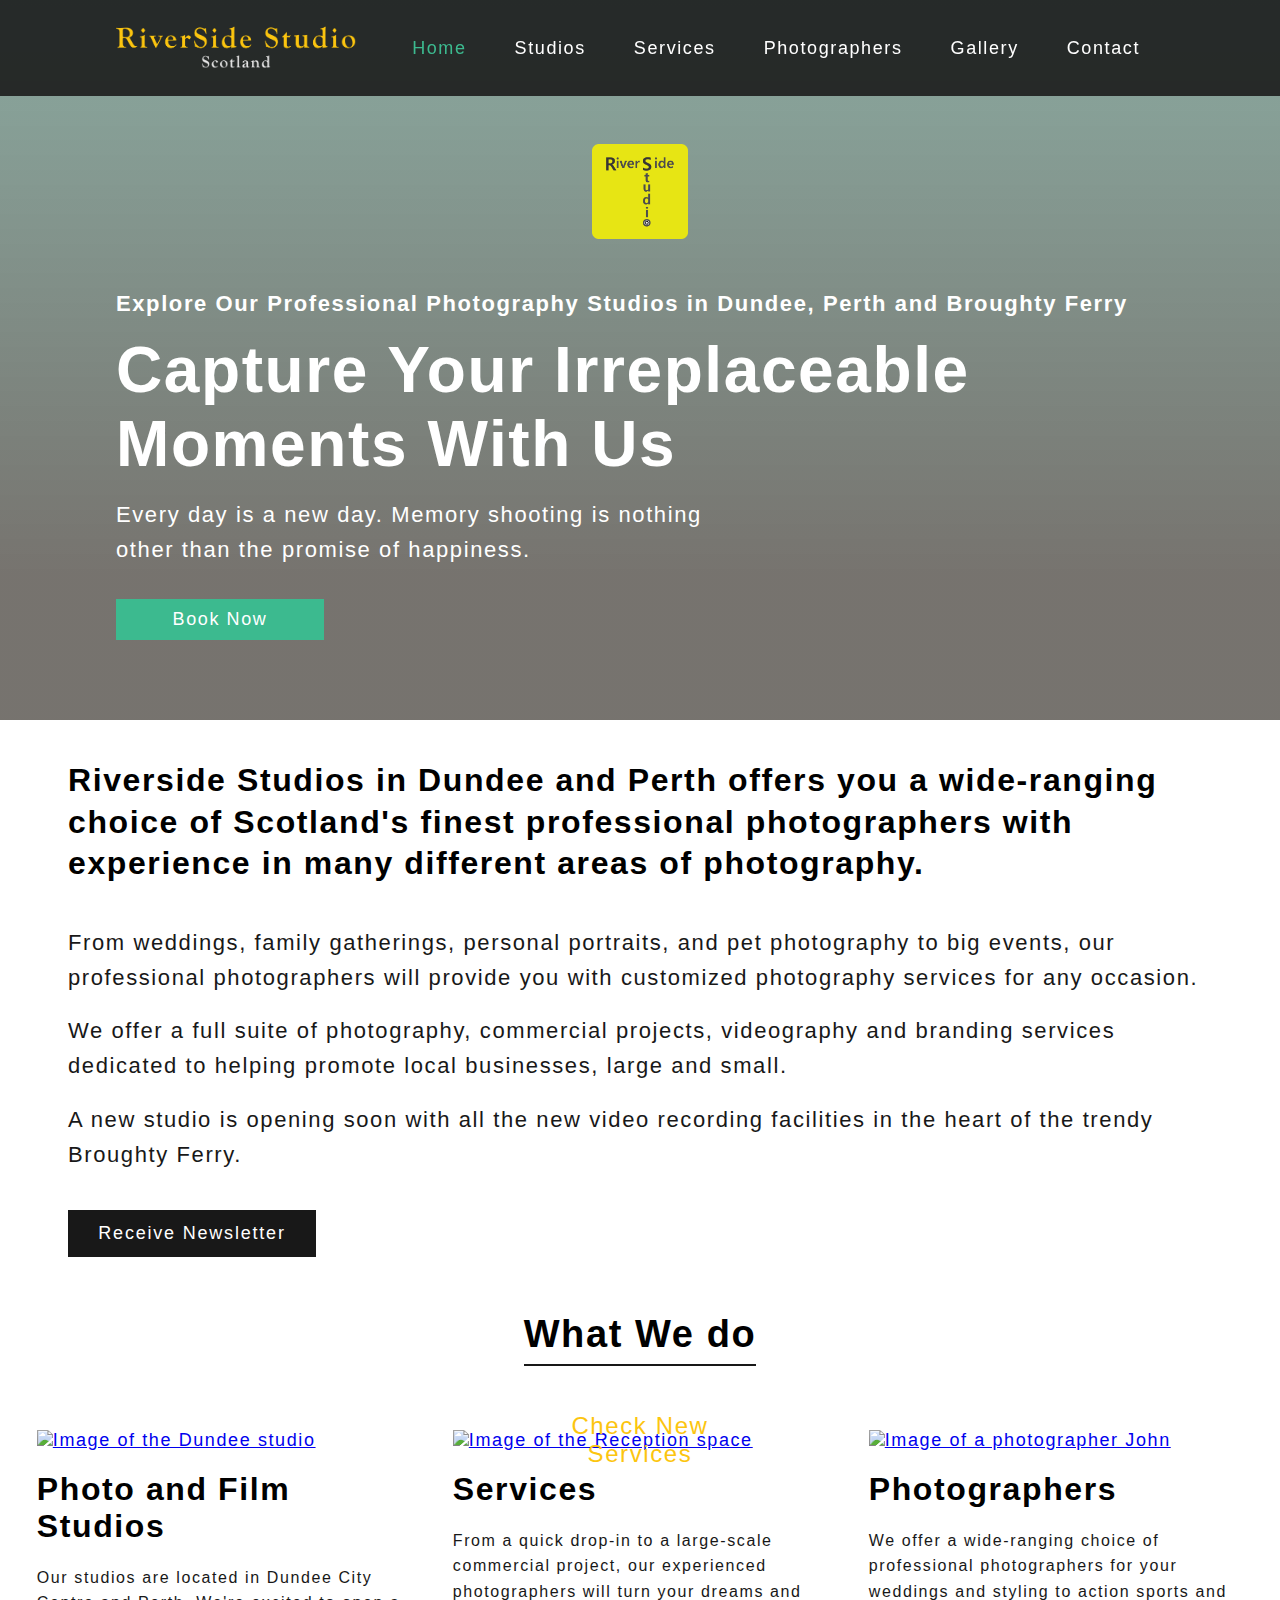
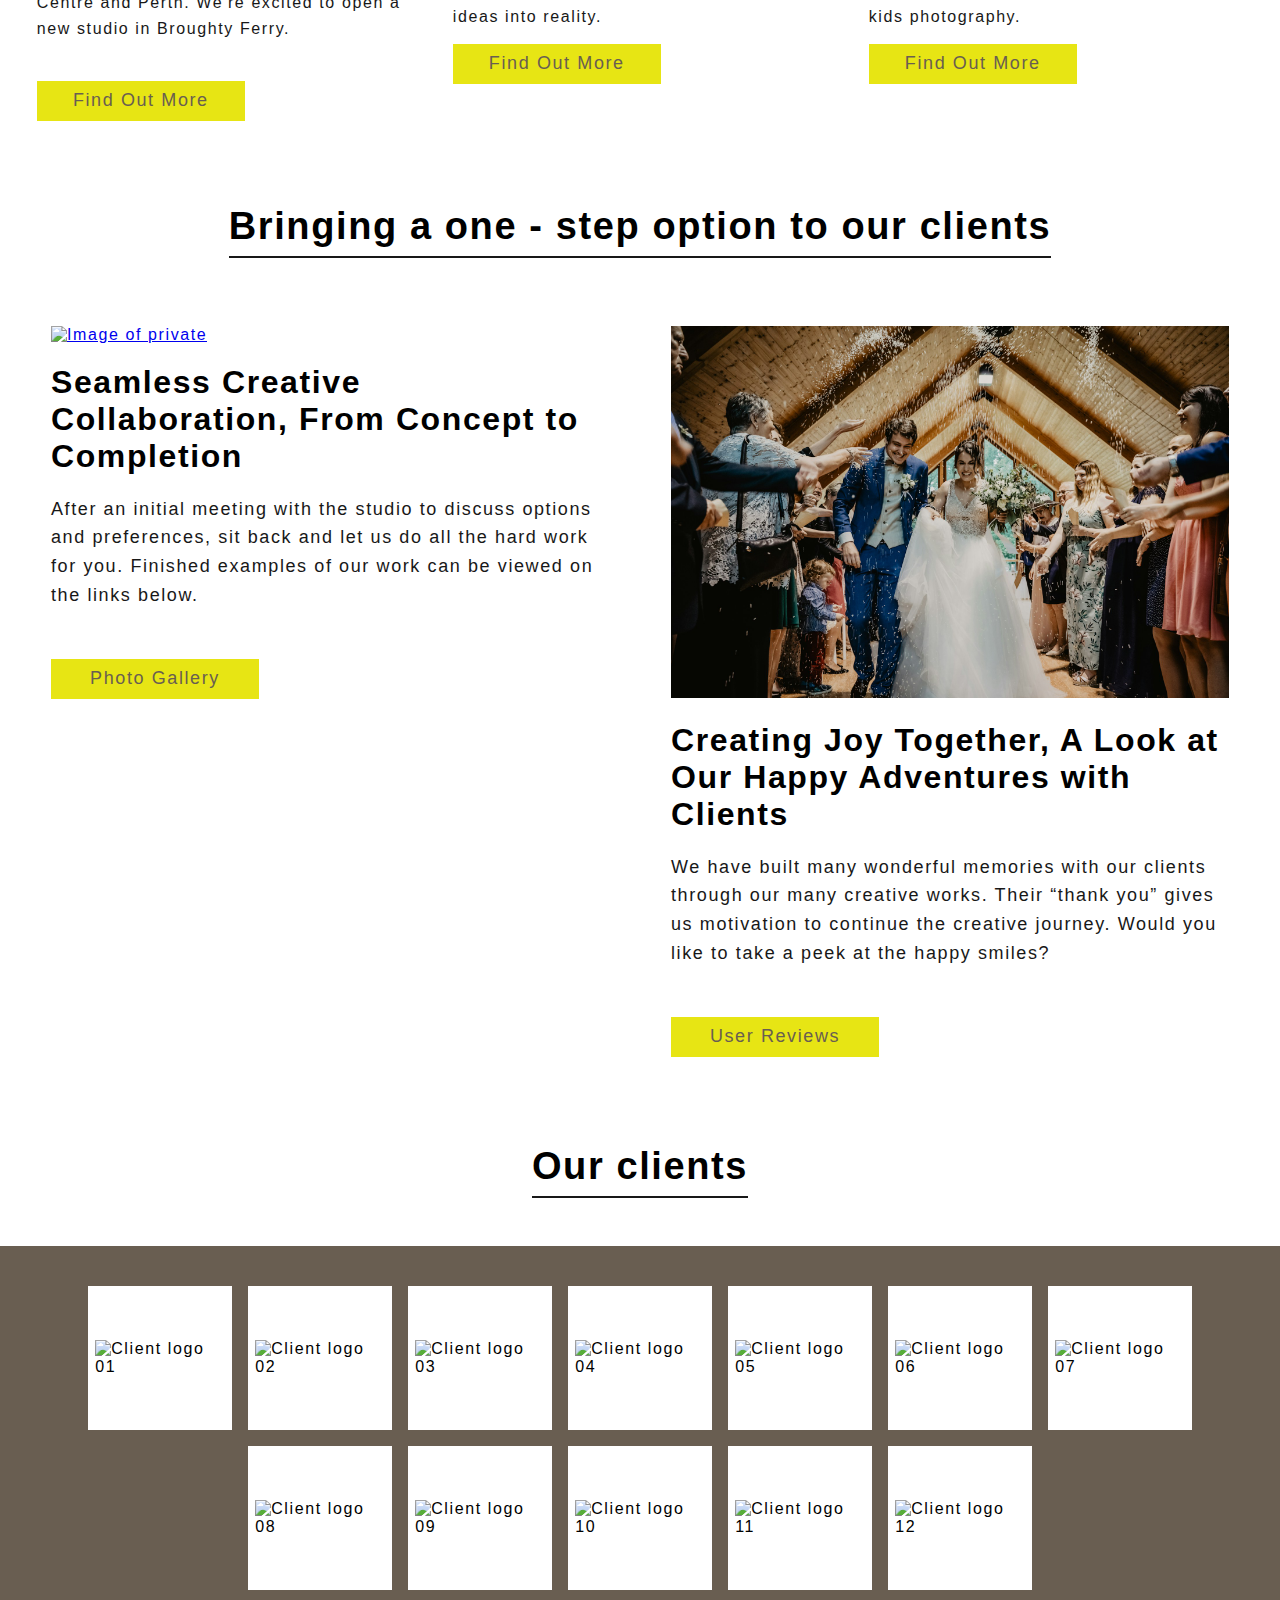
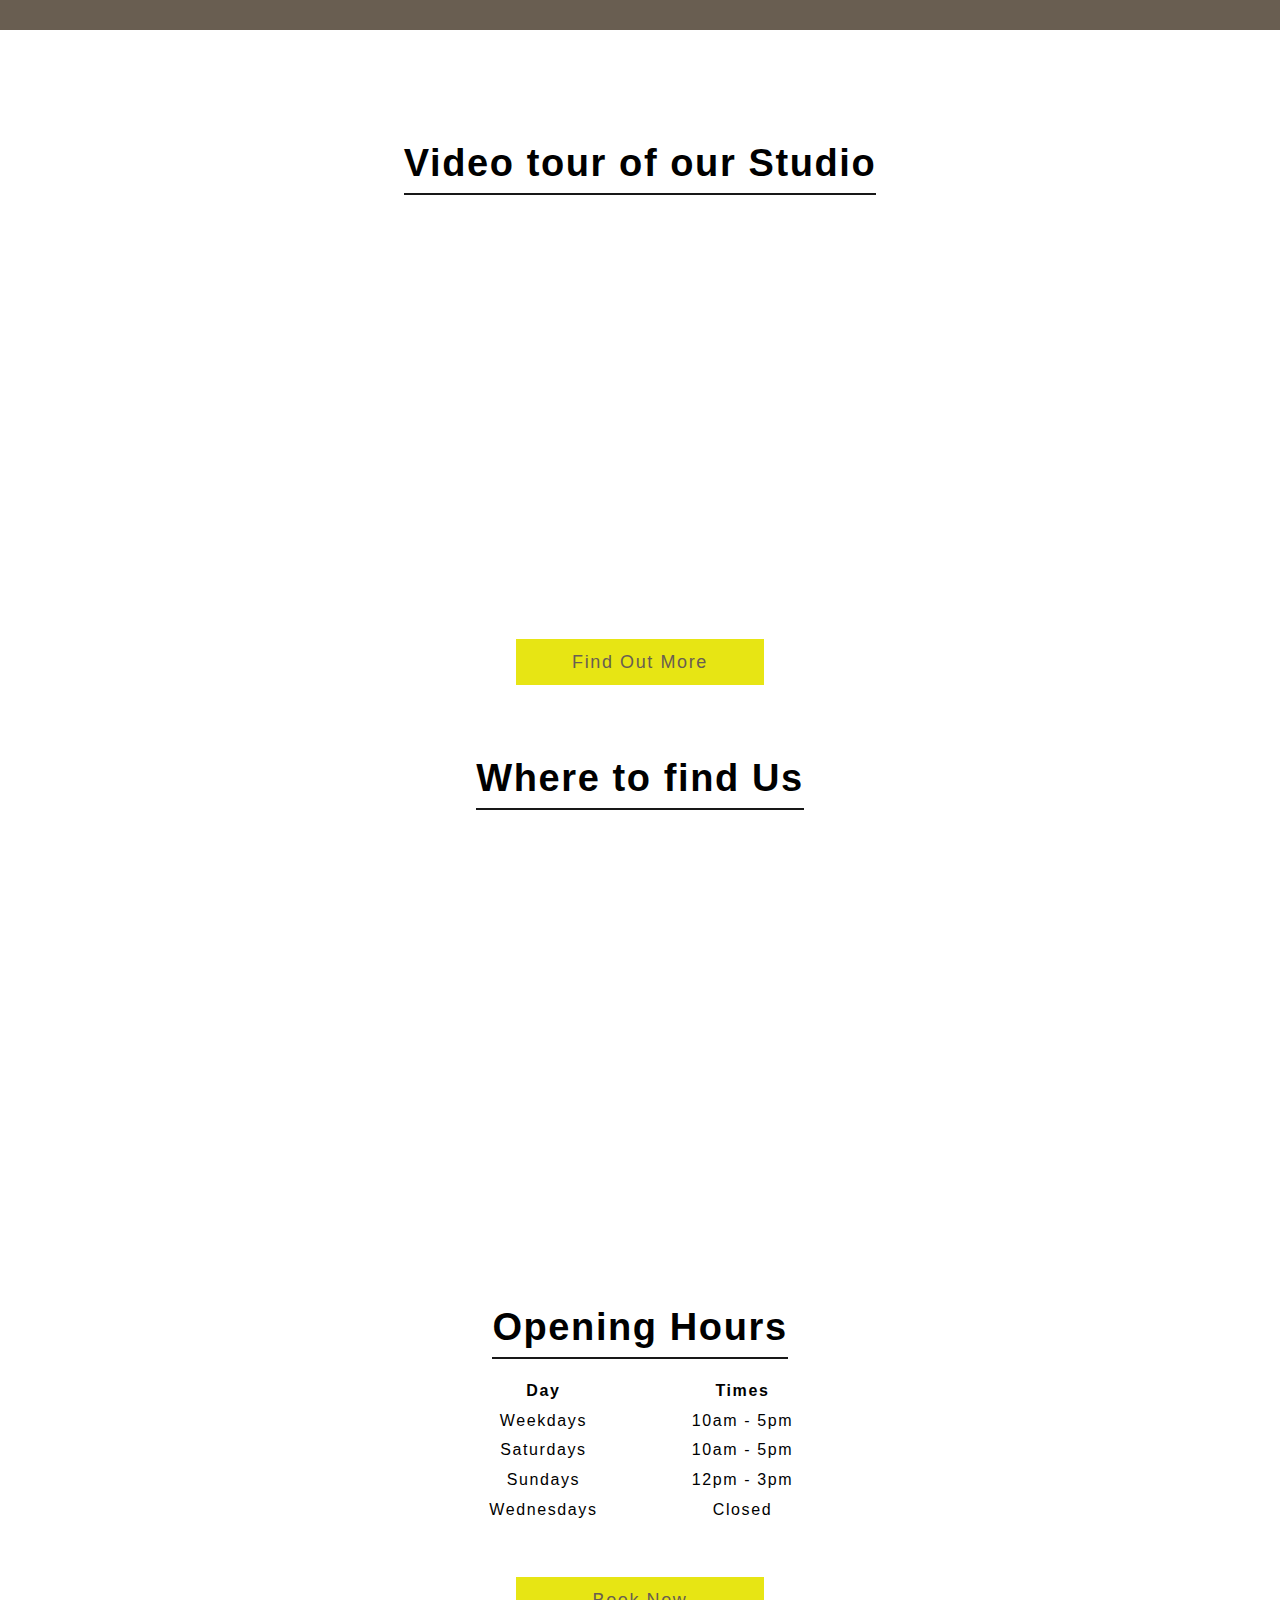
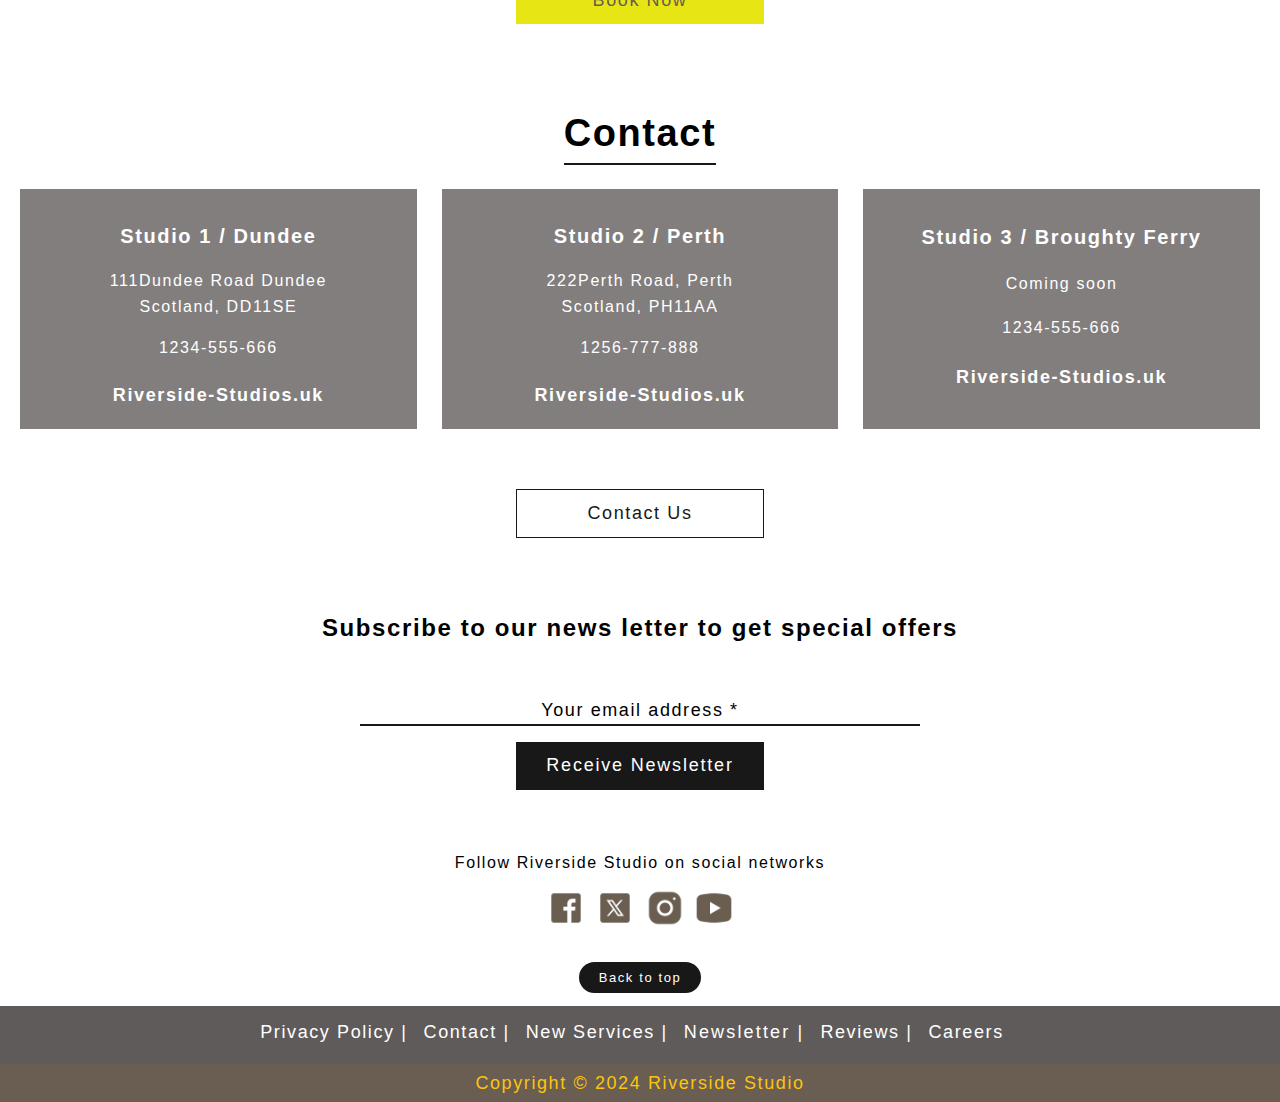
==== commit f1a7ad42: "redesign ver 1.1 add Overlay" ====
--- a/index.html
+++ b/index.html
@@ -215,9 +215,16 @@
         <div class="home-card">
           
           <div class="card-inner">
-            <a class="service" href="pages/services.html">
-              <img src="images/our_services.jpg" alt="Image of the Reception space" class="service-image">
-            </a>
+            <div class="studio-container">
+              <a class="service" href="pages/services.html">
+                <img src="images/our_services.jpg" alt="Image of the Reception space" class="service-image">
+                <div class="overlay-new">
+                  <div class="text-new">Check New Services</div>
+                </div>
+              </a>
+
+            </div>
+
             <h2>Services</h2>
             <p>
               From a quick drop-in to a large-scale commercial project, our experienced photographers will turn your dreams and ideas into reality.
--- a/css/style.css
+++ b/css/style.css
@@ -4,11 +4,11 @@
   box-sizing: border-box;
 }
 
-input[type=text]{ 
+/* input[type=text]{ 
   -webkit-appearance: none;
   -moz-appearance: none;
   appearance: none; 
-}
+} */
 
 html {
   scroll-behavior: smooth;
@@ -791,7 +791,7 @@
   font-size: 1.75rem; /*38px*/
   padding: 5rem 1.25rem 0 1.25rem;
   text-align: center;
-  filter: drop-shadow(2px 2px 5px rgba(228, 228, 228, 0.773));
+  filter: drop-shadow(2px 2px 5px rgba(255, 255, 255, 0.773));
 }
 
 .studio p {
@@ -833,7 +833,18 @@
   height: 100%;
   background-color: rgba(28, 13, 57, 0.223);
 }
-
+.text-new {
+  color: #fcc50f;
+  font-size: 1.5rem;
+  font-weight: 500;
+  position: absolute;
+  top: 50%;
+  left: 50%;
+  -webkit-transform: translate(-50%, -50%);
+  -ms-transform: translate(-50%, -50%);
+  transform: translate(-50%, -50%);
+  text-align: center;
+}
 .text {
   color: #ffffff;
   font-size: 1.125rem;
@@ -1021,6 +1032,13 @@
   cursor: text;
 }
 
+/* input[type="date"]::-webkit-inner-spin-button{
+  -webkit-appearance: none;
+}
+input[type="date"]::-webkit-clear-button{
+  -webkit-appearance: none;
+} */
+
 .contact-container 
 
 .page-contact-data {
@@ -1082,6 +1100,9 @@
   min-width: 19rem;
   max-width: 25rem;
   width: 78%;
+  -webkit-appearance: none;
+  -moz-appearance: none;
+  appearance: none;
 }
 
 form select::after {
@@ -1107,6 +1128,7 @@
 
 .page-contact-data {
   margin-bottom: 1rem;
+  padding-top: 1rem;
 }
 
 .contact-box {
@@ -1154,7 +1176,6 @@
 }
 
 /* Page MAINTENANCE */
-
 .logo-typo {
   z-index: 10;
   margin: 2rem auto;  
@@ -1170,7 +1191,6 @@
   max-width: 1500px;
   text-align: center;
   margin: 0 auto;
-  
 }
 
 .maintenance-inner {
@@ -1314,7 +1334,7 @@
   } */
 
   form label.move {
-    transform: translateY(-35px) scale(1);
+    transform: translateY(-32px) scale(1);
     font-size: 1rem; /*16px*/
   }
 
@@ -1393,8 +1413,11 @@
     align-items: center;
   }
 
+  .copywriting_services p {
+    font-size: 1.125rem; /* 18px */
+  }
+
   .studio-box {
-    /* max-width: 2000px; */
     max-width: 1500px;
     margin: 0 auto;
   }
@@ -1508,6 +1531,10 @@
   h4 {
     font-size: 2.375rem;
   }
+
+  h5 {
+    font-size: 1rem;
+  }
   
   /* page HOME */
   .page-header {
@@ -1550,8 +1577,6 @@
   .list-right a:hover,
   .navigation-menu a:hover {
     color: #fcc50f;
-    /* text-decoration: underline;
-    text-decoration-color: #fcc50f; */
   }
 
   .navigation-menu {
@@ -1576,7 +1601,6 @@
 
   .hero-copywriting {
     font-size: 1.375rem;
-    /* max-width: 65rem; */
   }
 
   .copywriting_right p {
@@ -1640,8 +1664,12 @@
     font-size: 1.375rem;
   }
 
+  /* page STUDIO */
+  .copywriting_services p {
+    font-size: 1.25rem;
+  }
+
   /* page PHOTOGRAPHERS */
-
   .requirement p a {
     font-size: 1.375rem;
   }
@@ -1669,7 +1697,6 @@
   }
 
   /* page CONTACT */
-  
   .contact-all {
     margin-top: 0;
   }
@@ -1681,6 +1708,8 @@
   .contact-logo img {
     margin-bottom: 3rem;
   }
+
+  
 
   /* OVERLAY on the images */
   .overlay {
@@ -1709,38 +1738,4 @@
     width: 50%;
   }
   
-  /* .login-right-btn img {
-    width: 2.5rem;
-    padding: 0.6rem;
-    background-color: #3cba8f;
-    border-radius: 30% 0% 30% 30%;
-    cursor: pointer;
-    transition-duration: 0.5s;
-  }
-
-  .login-right-btn img:hover {
-    background-color: #181818;
-  }
-
-  .login-right-form {
-    background-color: #ffffffe2;
-    position: fixed;
-    z-index: 50;
-    top: 5.3rem;
-    right: 0;
-    padding: 2rem 0 3rem 0;
-    margin: 0.8rem auto;
-    text-align: center;
-    transition: 0.5s;
-    transform: translate(100%);
-  }
-
-  filter: drop-shadow(1px 3px 5px #5f5b5bc5);
-
-  .show-log-dsk-form {
-    width: 50%;
-    transform: translate(0);
-  } */
-
-  
-}
+}
